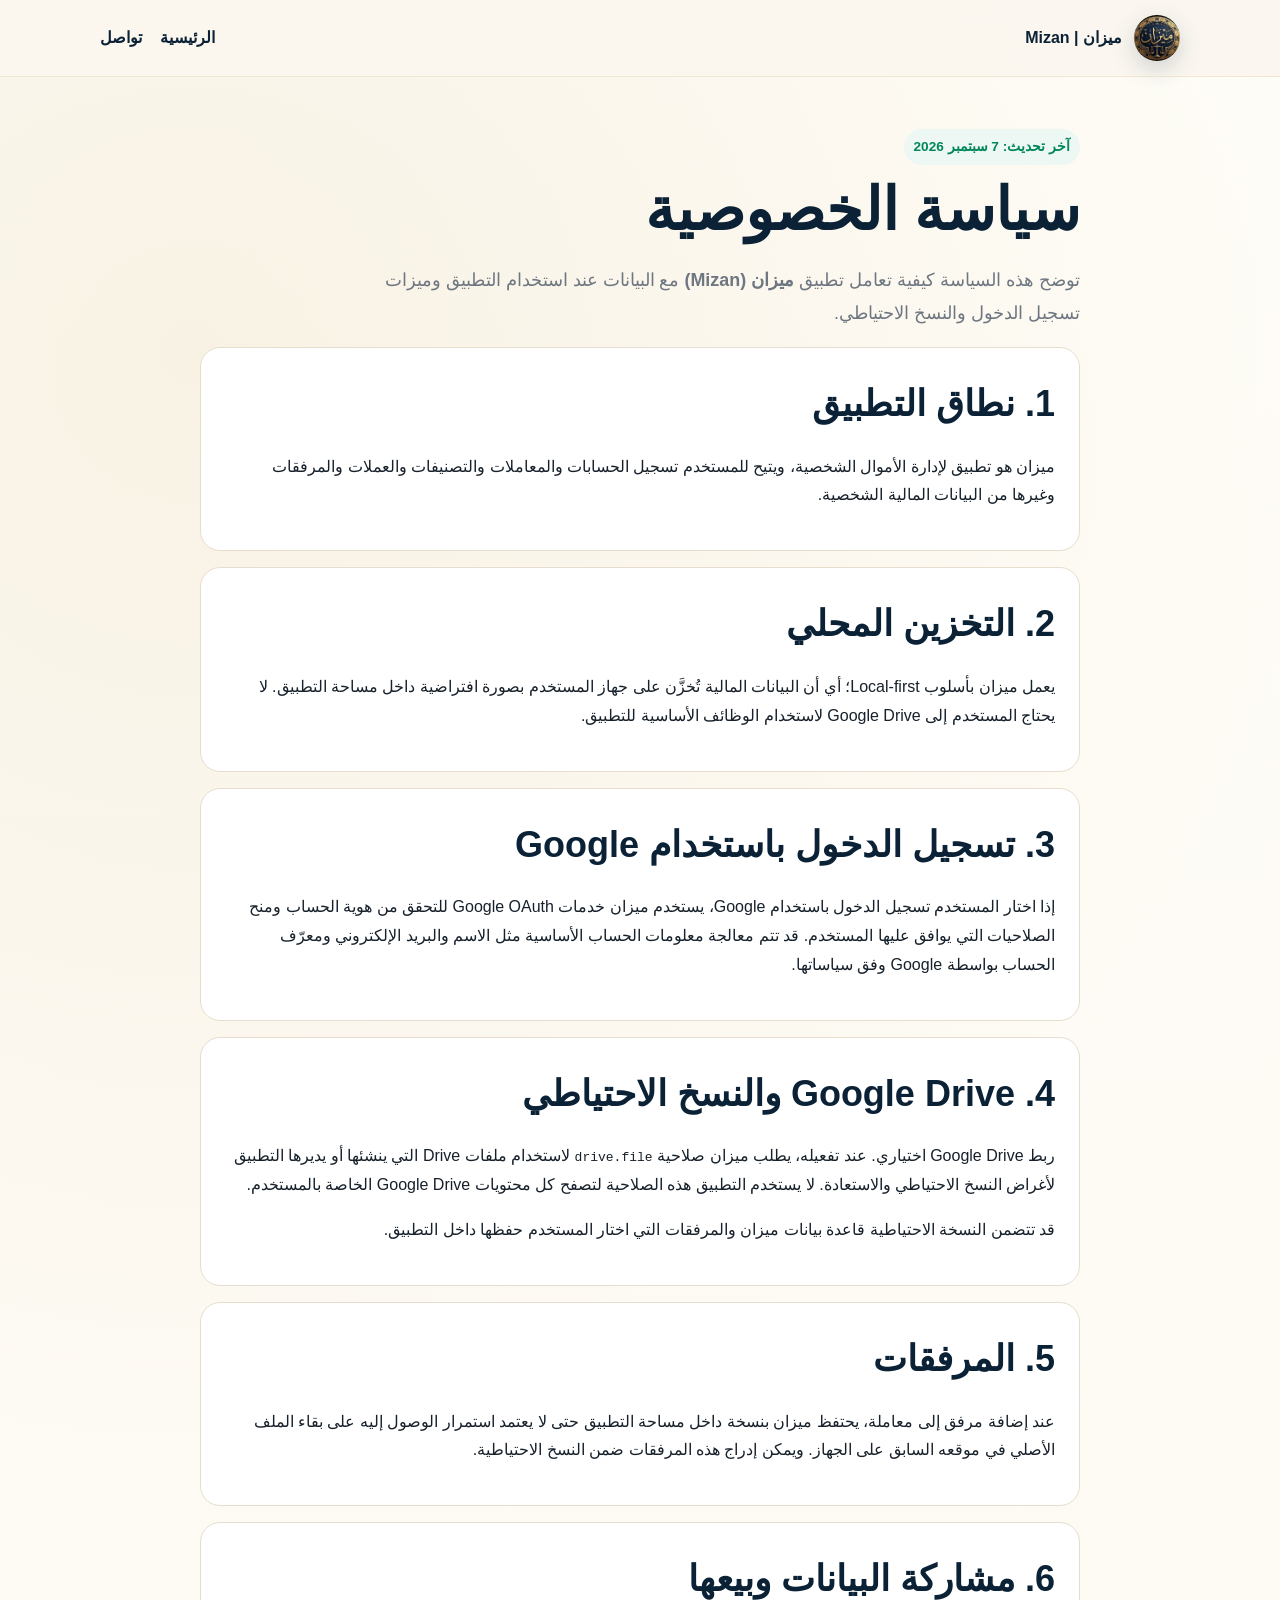
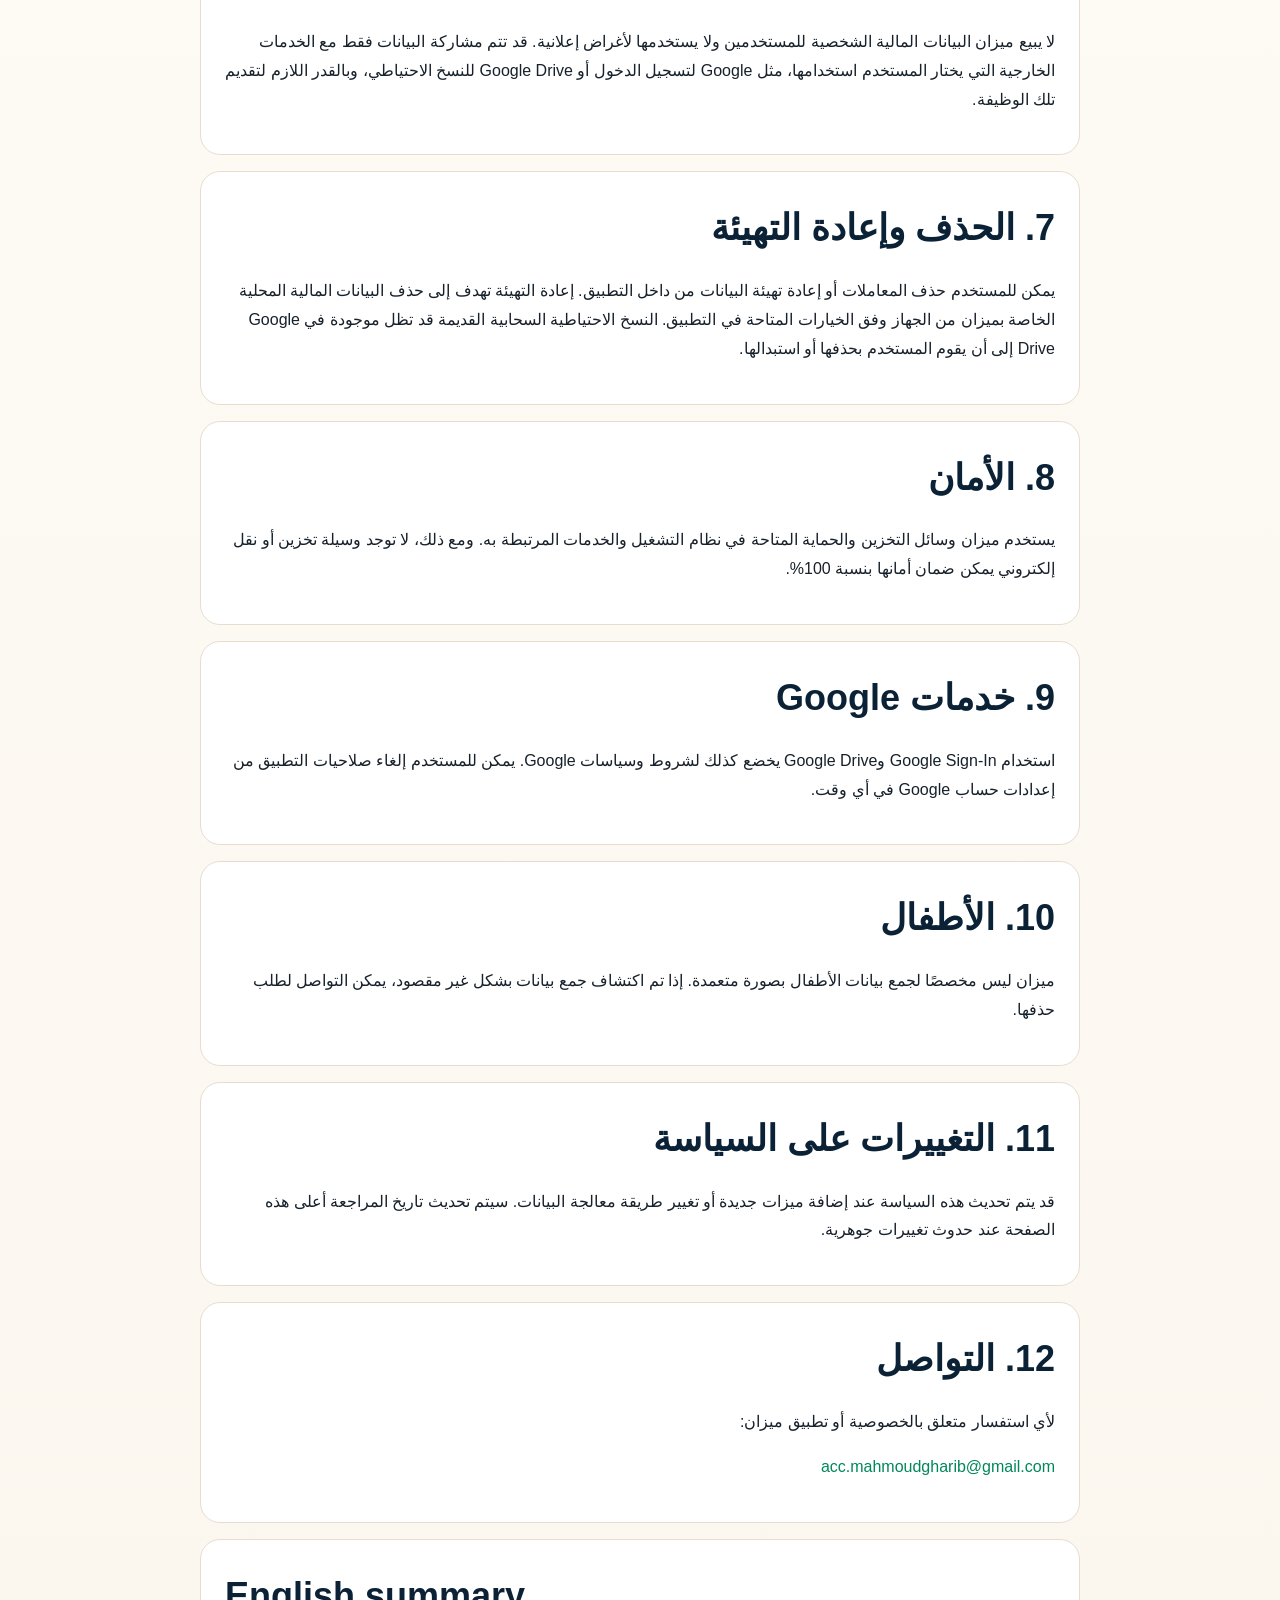
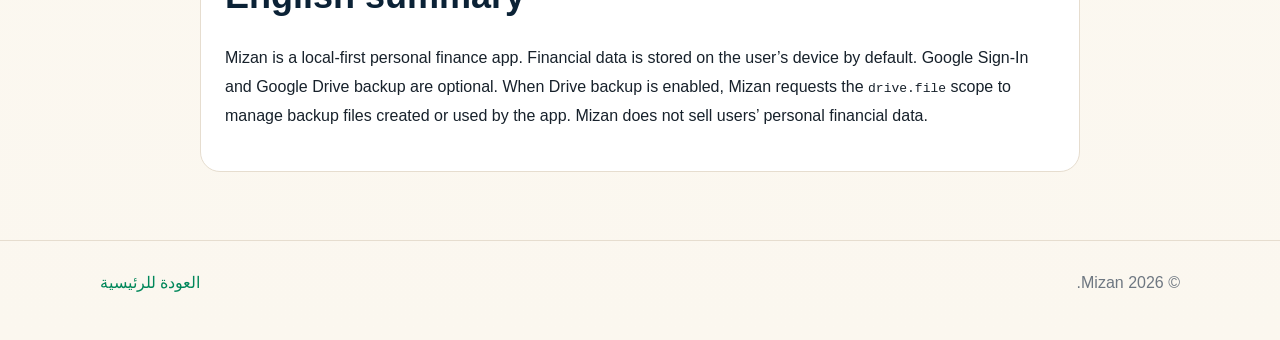
==== privacy-policy/index.html @ 621705f7 "Initial Mizan website" ====
<!doctype html>
<html lang="ar" dir="rtl">
<head>
  <meta charset="utf-8" />
  <meta name="viewport" content="width=device-width, initial-scale=1" />
  <meta name="description" content="سياسة الخصوصية لتطبيق ميزان Mizan" />
  <title>سياسة الخصوصية | ميزان</title>
  <link rel="icon" href="../assets/mizan-logo.png" />
  <link rel="stylesheet" href="../assets/styles.css" />
</head>
<body>
  <header class="topbar">
    <div class="shell nav">
      <a class="brand" href="../">
        <img src="../assets/mizan-logo.png" alt="شعار ميزان" />
        <span>ميزان | Mizan</span>
      </a>
      <nav class="navlinks">
        <a href="../">الرئيسية</a>
        <a href="mailto:acc.mahmoudgharib@gmail.com">تواصل</a>
      </nav>
    </div>
  </header>

  <main class="section">
    <div class="shell privacy">
      <span class="badge">آخر تحديث: 7 سبتمبر 2026</span>
      <h1 style="font-size:clamp(2rem,5vw,3.7rem)">سياسة الخصوصية</h1>
      <p class="lead">توضح هذه السياسة كيفية تعامل تطبيق <strong>ميزان (Mizan)</strong> مع البيانات عند استخدام التطبيق وميزات تسجيل الدخول والنسخ الاحتياطي.</p>

      <section>
        <h2>1. نطاق التطبيق</h2>
        <p>ميزان هو تطبيق لإدارة الأموال الشخصية، ويتيح للمستخدم تسجيل الحسابات والمعاملات والتصنيفات والعملات والمرفقات وغيرها من البيانات المالية الشخصية.</p>
      </section>

      <section>
        <h2>2. التخزين المحلي</h2>
        <p>يعمل ميزان بأسلوب Local-first؛ أي أن البيانات المالية تُخزَّن على جهاز المستخدم بصورة افتراضية داخل مساحة التطبيق. لا يحتاج المستخدم إلى Google Drive لاستخدام الوظائف الأساسية للتطبيق.</p>
      </section>

      <section>
        <h2>3. تسجيل الدخول باستخدام Google</h2>
        <p>إذا اختار المستخدم تسجيل الدخول باستخدام Google، يستخدم ميزان خدمات Google OAuth للتحقق من هوية الحساب ومنح الصلاحيات التي يوافق عليها المستخدم. قد تتم معالجة معلومات الحساب الأساسية مثل الاسم والبريد الإلكتروني ومعرّف الحساب بواسطة Google وفق سياساتها.</p>
      </section>

      <section>
        <h2>4. Google Drive والنسخ الاحتياطي</h2>
        <p>ربط Google Drive اختياري. عند تفعيله، يطلب ميزان صلاحية <code>drive.file</code> لاستخدام ملفات Drive التي ينشئها أو يديرها التطبيق لأغراض النسخ الاحتياطي والاستعادة. لا يستخدم التطبيق هذه الصلاحية لتصفح كل محتويات Google Drive الخاصة بالمستخدم.</p>
        <p>قد تتضمن النسخة الاحتياطية قاعدة بيانات ميزان والمرفقات التي اختار المستخدم حفظها داخل التطبيق.</p>
      </section>

      <section>
        <h2>5. المرفقات</h2>
        <p>عند إضافة مرفق إلى معاملة، يحتفظ ميزان بنسخة داخل مساحة التطبيق حتى لا يعتمد استمرار الوصول إليه على بقاء الملف الأصلي في موقعه السابق على الجهاز. ويمكن إدراج هذه المرفقات ضمن النسخ الاحتياطية.</p>
      </section>

      <section>
        <h2>6. مشاركة البيانات وبيعها</h2>
        <p>لا يبيع ميزان البيانات المالية الشخصية للمستخدمين ولا يستخدمها لأغراض إعلانية. قد تتم مشاركة البيانات فقط مع الخدمات الخارجية التي يختار المستخدم استخدامها، مثل Google لتسجيل الدخول أو Google Drive للنسخ الاحتياطي، وبالقدر اللازم لتقديم تلك الوظيفة.</p>
      </section>

      <section>
        <h2>7. الحذف وإعادة التهيئة</h2>
        <p>يمكن للمستخدم حذف المعاملات أو إعادة تهيئة البيانات من داخل التطبيق. إعادة التهيئة تهدف إلى حذف البيانات المالية المحلية الخاصة بميزان من الجهاز وفق الخيارات المتاحة في التطبيق. النسخ الاحتياطية السحابية القديمة قد تظل موجودة في Google Drive إلى أن يقوم المستخدم بحذفها أو استبدالها.</p>
      </section>

      <section>
        <h2>8. الأمان</h2>
        <p>يستخدم ميزان وسائل التخزين والحماية المتاحة في نظام التشغيل والخدمات المرتبطة به. ومع ذلك، لا توجد وسيلة تخزين أو نقل إلكتروني يمكن ضمان أمانها بنسبة 100%.</p>
      </section>

      <section>
        <h2>9. خدمات Google</h2>
        <p>استخدام Google Sign-In وGoogle Drive يخضع كذلك لشروط وسياسات Google. يمكن للمستخدم إلغاء صلاحيات التطبيق من إعدادات حساب Google في أي وقت.</p>
      </section>

      <section>
        <h2>10. الأطفال</h2>
        <p>ميزان ليس مخصصًا لجمع بيانات الأطفال بصورة متعمدة. إذا تم اكتشاف جمع بيانات بشكل غير مقصود، يمكن التواصل لطلب حذفها.</p>
      </section>

      <section>
        <h2>11. التغييرات على السياسة</h2>
        <p>قد يتم تحديث هذه السياسة عند إضافة ميزات جديدة أو تغيير طريقة معالجة البيانات. سيتم تحديث تاريخ المراجعة أعلى هذه الصفحة عند حدوث تغييرات جوهرية.</p>
      </section>

      <section>
        <h2>12. التواصل</h2>
        <p>لأي استفسار متعلق بالخصوصية أو تطبيق ميزان:</p>
        <p><a href="mailto:acc.mahmoudgharib@gmail.com">acc.mahmoudgharib@gmail.com</a></p>
      </section>

      <section lang="en" dir="ltr">
        <h2>English summary</h2>
        <p>Mizan is a local-first personal finance app. Financial data is stored on the user’s device by default. Google Sign-In and Google Drive backup are optional. When Drive backup is enabled, Mizan requests the <code>drive.file</code> scope to manage backup files created or used by the app. Mizan does not sell users’ personal financial data.</p>
      </section>
    </div>
  </main>

  <footer>
    <div class="shell footer-grid">
      <div>© 2026 Mizan.</div>
      <div><a href="../">العودة للرئيسية</a></div>
    </div>
  </footer>
</body>
</html>
---- assets/styles.css ----
:root {
  --navy: #0b2236;
  --navy-2: #102f49;
  --gold: #c9a55a;
  --cream: #fbf7ef;
  --ink: #17212b;
  --muted: #6e7781;
  --line: #e6ddcf;
  --green: #00875a;
  --card: rgba(255,255,255,.88);
}
* { box-sizing: border-box; }
html { scroll-behavior: smooth; }
body {
  margin: 0;
  font-family: "Segoe UI", Tahoma, Arial, sans-serif;
  color: var(--ink);
  background:
    radial-gradient(circle at 15% 10%, rgba(201,165,90,.12), transparent 34%),
    linear-gradient(180deg, #fffdf8, var(--cream));
  line-height: 1.8;
}
a { color: var(--green); text-decoration: none; }
a:hover { text-decoration: underline; }
.shell { width: min(1080px, calc(100% - 32px)); margin: 0 auto; }
.topbar {
  position: sticky; top: 0; z-index: 5;
  background: rgba(251,247,239,.92);
  backdrop-filter: blur(12px);
  border-bottom: 1px solid rgba(201,165,90,.18);
}
.nav { min-height: 76px; display:flex; align-items:center; justify-content:space-between; gap:20px; }
.brand { display:flex; align-items:center; gap:12px; color:var(--navy); font-weight:800; }
.brand img { width:46px; height:46px; border-radius:50%; object-fit:cover; box-shadow: 0 8px 24px rgba(11,34,54,.18); }
.navlinks { display:flex; gap:18px; align-items:center; flex-wrap:wrap; }
.navlinks a { color:var(--navy); font-weight:700; }
.hero { padding: 76px 0 52px; }
.hero-grid { display:grid; grid-template-columns: 1.05fr .95fr; gap:54px; align-items:center; }
.hero-card {
  background: linear-gradient(135deg, var(--navy), #071724 75%);
  color:white; border-radius:34px; padding:42px;
  box-shadow:0 28px 80px rgba(11,34,54,.24);
  position:relative; overflow:hidden;
}
.hero-card:before, .hero-card:after { content:""; position:absolute; border-radius:50%; background:rgba(201,165,90,.08); }
.hero-card:before { width:240px;height:240px;left:-100px;top:-100px; }
.hero-card:after { width:180px;height:180px;right:-70px;bottom:-70px; }
.logo-large { width:180px; height:180px; border-radius:50%; object-fit:cover; display:block; margin:0 auto 24px; box-shadow:0 18px 50px rgba(0,0,0,.32); }
.wordmark { max-width:270px; max-height:110px; object-fit:contain; display:block; margin:0 auto 14px; filter: brightness(0) invert(1); opacity:.96; }
.hero-card p { text-align:center; color:#d9e0e6; margin:0; }
.kicker { color:var(--gold); font-weight:800; letter-spacing:.08em; text-transform:uppercase; font-size:.84rem; }
h1 { font-size:clamp(2.2rem, 5vw, 4.6rem); line-height:1.12; margin:.2em 0 .35em; color:var(--navy); }
h2 { color:var(--navy); font-size:clamp(1.55rem, 3vw, 2.25rem); margin:0 0 14px; }
h3 { color:var(--navy); margin-bottom:8px; }
.lead { color:var(--muted); font-size:1.12rem; max-width:700px; }
.ctas { display:flex; gap:12px; flex-wrap:wrap; margin-top:28px; }
.btn { display:inline-flex; align-items:center; justify-content:center; padding:12px 20px; border-radius:14px; font-weight:800; border:1px solid var(--navy); }
.btn.primary { background:var(--navy); color:white; }
.btn.secondary { background:white; color:var(--navy); }
.section { padding:52px 0; }
.grid-3 { display:grid; grid-template-columns:repeat(3,1fr); gap:18px; }
.card { background:var(--card); border:1px solid var(--line); border-radius:24px; padding:24px; box-shadow:0 14px 34px rgba(66,48,21,.06); }
.icon { width:46px;height:46px;border-radius:14px;background:linear-gradient(135deg,var(--navy),var(--navy-2));color:var(--gold);display:grid;place-items:center;font-weight:900;margin-bottom:15px; }
.notice { border-right:4px solid var(--gold); background:#fffaf0; padding:18px 20px; border-radius:14px; }
.privacy { max-width:880px; margin:0 auto; }
.privacy section { background:white; border:1px solid var(--line); border-radius:20px; padding:24px; margin:16px 0; }
ul { padding-inline-start:24px; }
footer { border-top:1px solid var(--line); padding:28px 0 42px; color:var(--muted); }
.footer-grid { display:flex; justify-content:space-between; gap:20px; align-items:center; flex-wrap:wrap; }
.small { font-size:.92rem; color:var(--muted); }
.badge { display:inline-block; padding:6px 10px; border-radius:999px; background:#edf7f3; color:var(--green); font-weight:800; font-size:.85rem; }
@media (max-width: 820px) {
  .hero-grid { grid-template-columns:1fr; }
  .grid-3 { grid-template-columns:1fr; }
  .nav { align-items:flex-start; padding:14px 0; }
  .navlinks { justify-content:flex-end; }
  .hero { padding-top:42px; }
}
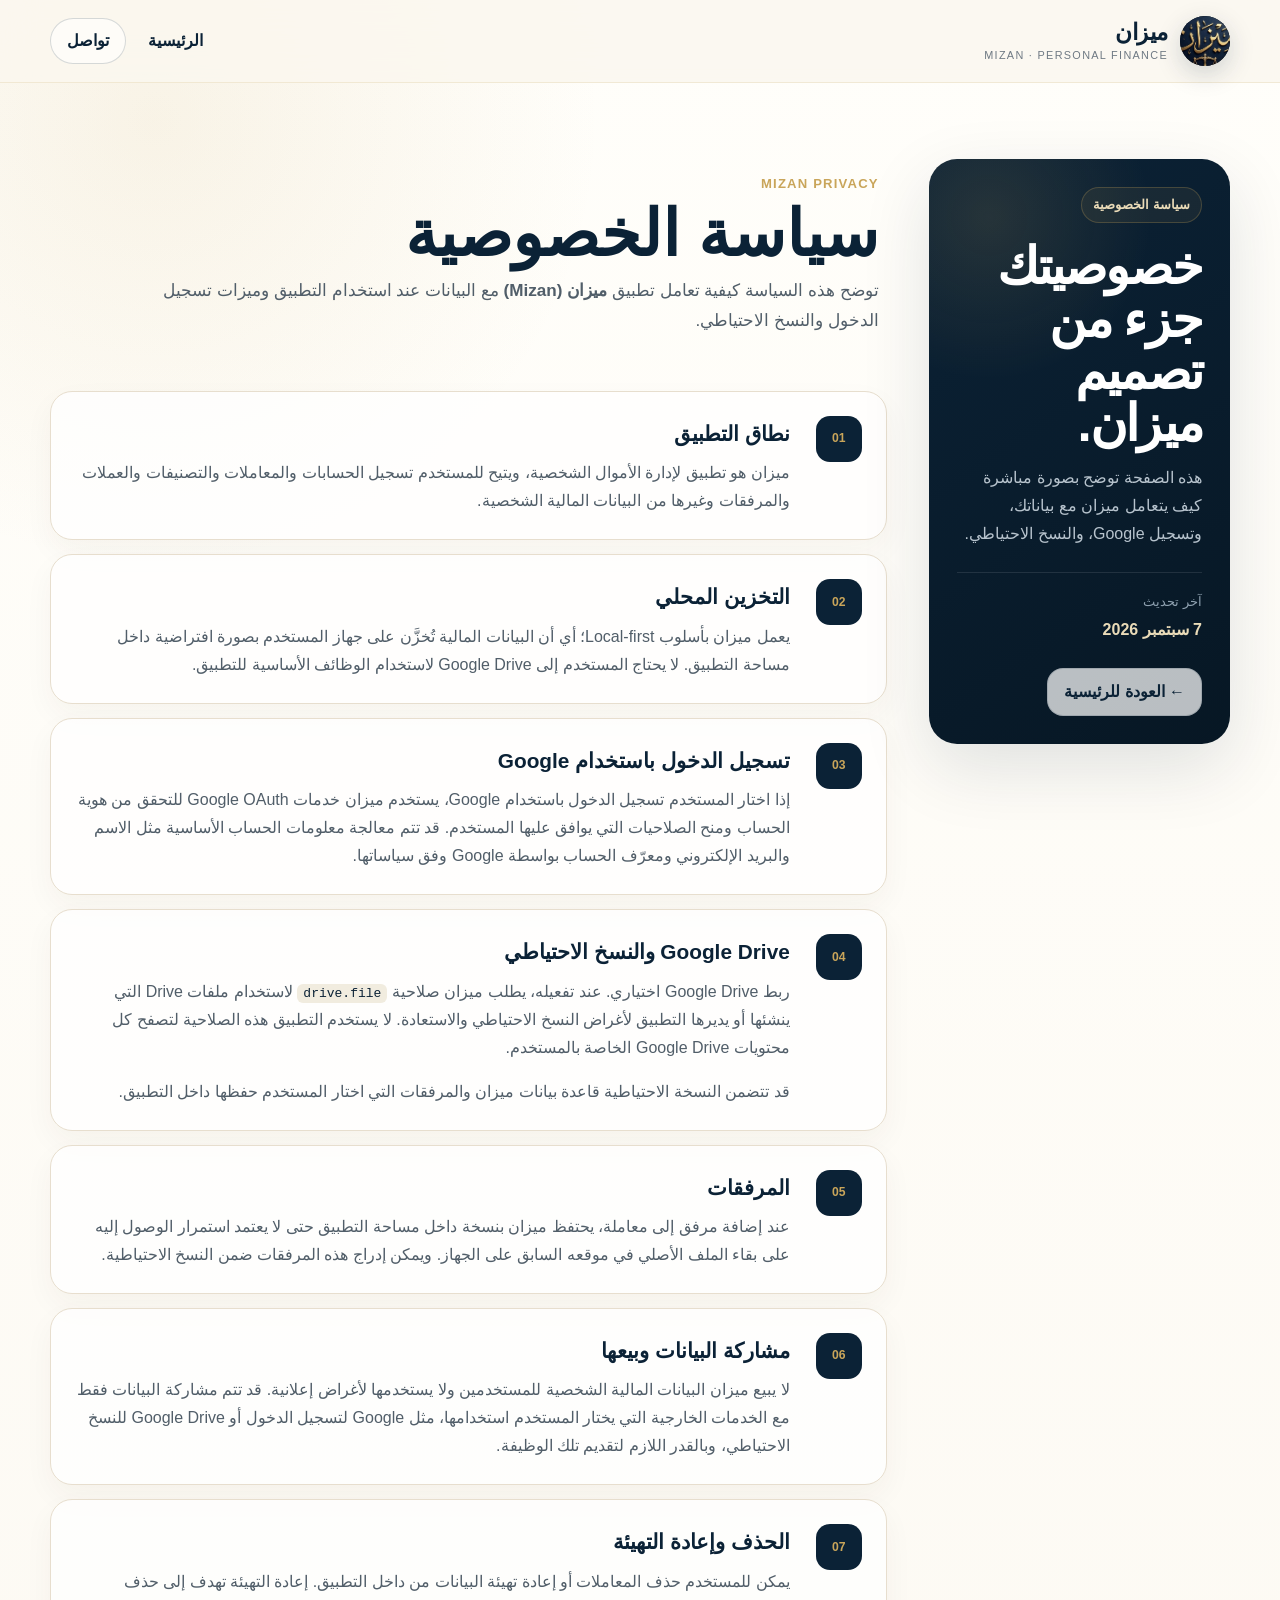
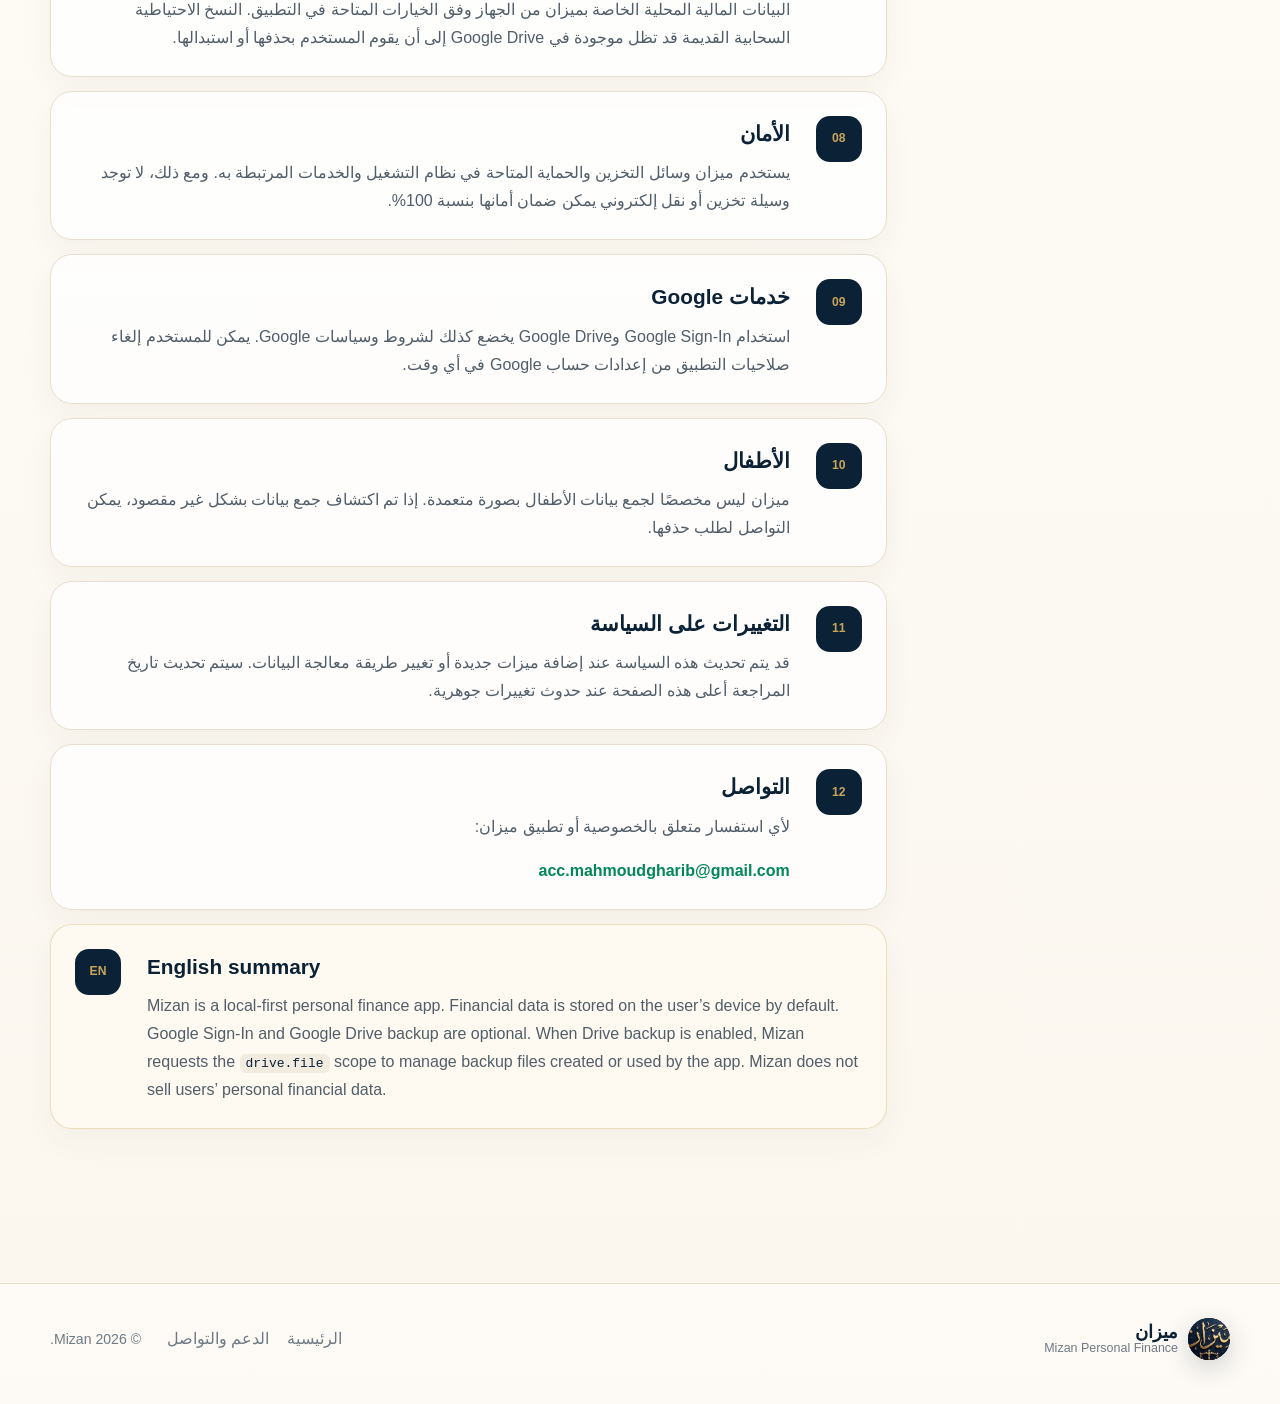
==== commit e99883ed: "Update Mizan website design" ====
--- a/privacy-policy/index.html
+++ b/privacy-policy/index.html
@@ -3,6 +3,7 @@
 <head>
   <meta charset="utf-8" />
   <meta name="viewport" content="width=device-width, initial-scale=1" />
+  <meta name="theme-color" content="#0B2236" />
   <meta name="description" content="سياسة الخصوصية لتطبيق ميزان Mizan" />
   <title>سياسة الخصوصية | ميزان</title>
   <link rel="icon" href="../assets/mizan-logo.png" />
@@ -11,96 +12,137 @@
 <body>
   <header class="topbar">
     <div class="shell nav">
-      <a class="brand" href="../">
-        <img src="../assets/mizan-logo.png" alt="شعار ميزان" />
-        <span>ميزان | Mizan</span>
+      <a class="brand" href="../" aria-label="العودة إلى ميزان">
+        <span class="brand-mark"><img src="../assets/mizan-logo.png" alt="" /></span>
+        <span class="brand-copy">
+          <strong class="brand-name">ميزان</strong>
+          <small>MIZAN · PERSONAL FINANCE</small>
+        </span>
       </a>
       <nav class="navlinks">
         <a href="../">الرئيسية</a>
-        <a href="mailto:acc.mahmoudgharib@gmail.com">تواصل</a>
+        <a class="nav-contact" href="mailto:acc.mahmoudgharib@gmail.com">تواصل</a>
       </nav>
     </div>
   </header>
 
-  <main class="section">
-    <div class="shell privacy">
-      <span class="badge">آخر تحديث: 7 سبتمبر 2026</span>
-      <h1 style="font-size:clamp(2rem,5vw,3.7rem)">سياسة الخصوصية</h1>
-      <p class="lead">توضح هذه السياسة كيفية تعامل تطبيق <strong>ميزان (Mizan)</strong> مع البيانات عند استخدام التطبيق وميزات تسجيل الدخول والنسخ الاحتياطي.</p>
+  <main class="privacy-main">
+    <div class="shell privacy-shell">
+      <aside class="privacy-aside">
+        <span class="policy-badge">سياسة الخصوصية</span>
+        <h1>خصوصيتك جزء من تصميم ميزان.</h1>
+        <p>هذه الصفحة توضح بصورة مباشرة كيف يتعامل ميزان مع بياناتك، وتسجيل Google، والنسخ الاحتياطي.</p>
+        <div class="policy-meta">
+          <span>آخر تحديث</span>
+          <strong>7 سبتمبر 2026</strong>
+        </div>
+        <a class="btn secondary compact" href="../">← العودة للرئيسية</a>
+      </aside>
 
-      <section>
-        <h2>1. نطاق التطبيق</h2>
-        <p>ميزان هو تطبيق لإدارة الأموال الشخصية، ويتيح للمستخدم تسجيل الحسابات والمعاملات والتصنيفات والعملات والمرفقات وغيرها من البيانات المالية الشخصية.</p>
-      </section>
+      <article class="privacy-content">
+        <div class="privacy-intro">
+          <span class="section-kicker">MIZAN PRIVACY</span>
+          <h2>سياسة الخصوصية</h2>
+          <p>
+            توضح هذه السياسة كيفية تعامل تطبيق <strong>ميزان (Mizan)</strong> مع البيانات عند استخدام التطبيق
+            وميزات تسجيل الدخول والنسخ الاحتياطي.
+          </p>
+        </div>
 
-      <section>
-        <h2>2. التخزين المحلي</h2>
-        <p>يعمل ميزان بأسلوب Local-first؛ أي أن البيانات المالية تُخزَّن على جهاز المستخدم بصورة افتراضية داخل مساحة التطبيق. لا يحتاج المستخدم إلى Google Drive لاستخدام الوظائف الأساسية للتطبيق.</p>
-      </section>
+        <section>
+          <span class="policy-no">01</span>
+          <div><h3>نطاق التطبيق</h3>
+          <p>ميزان هو تطبيق لإدارة الأموال الشخصية، ويتيح للمستخدم تسجيل الحسابات والمعاملات والتصنيفات والعملات والمرفقات وغيرها من البيانات المالية الشخصية.</p></div>
+        </section>
 
-      <section>
-        <h2>3. تسجيل الدخول باستخدام Google</h2>
-        <p>إذا اختار المستخدم تسجيل الدخول باستخدام Google، يستخدم ميزان خدمات Google OAuth للتحقق من هوية الحساب ومنح الصلاحيات التي يوافق عليها المستخدم. قد تتم معالجة معلومات الحساب الأساسية مثل الاسم والبريد الإلكتروني ومعرّف الحساب بواسطة Google وفق سياساتها.</p>
-      </section>
+        <section>
+          <span class="policy-no">02</span>
+          <div><h3>التخزين المحلي</h3>
+          <p>يعمل ميزان بأسلوب Local-first؛ أي أن البيانات المالية تُخزَّن على جهاز المستخدم بصورة افتراضية داخل مساحة التطبيق. لا يحتاج المستخدم إلى Google Drive لاستخدام الوظائف الأساسية للتطبيق.</p></div>
+        </section>
 
-      <section>
-        <h2>4. Google Drive والنسخ الاحتياطي</h2>
-        <p>ربط Google Drive اختياري. عند تفعيله، يطلب ميزان صلاحية <code>drive.file</code> لاستخدام ملفات Drive التي ينشئها أو يديرها التطبيق لأغراض النسخ الاحتياطي والاستعادة. لا يستخدم التطبيق هذه الصلاحية لتصفح كل محتويات Google Drive الخاصة بالمستخدم.</p>
-        <p>قد تتضمن النسخة الاحتياطية قاعدة بيانات ميزان والمرفقات التي اختار المستخدم حفظها داخل التطبيق.</p>
-      </section>
+        <section>
+          <span class="policy-no">03</span>
+          <div><h3>تسجيل الدخول باستخدام Google</h3>
+          <p>إذا اختار المستخدم تسجيل الدخول باستخدام Google، يستخدم ميزان خدمات Google OAuth للتحقق من هوية الحساب ومنح الصلاحيات التي يوافق عليها المستخدم. قد تتم معالجة معلومات الحساب الأساسية مثل الاسم والبريد الإلكتروني ومعرّف الحساب بواسطة Google وفق سياساتها.</p></div>
+        </section>
 
-      <section>
-        <h2>5. المرفقات</h2>
-        <p>عند إضافة مرفق إلى معاملة، يحتفظ ميزان بنسخة داخل مساحة التطبيق حتى لا يعتمد استمرار الوصول إليه على بقاء الملف الأصلي في موقعه السابق على الجهاز. ويمكن إدراج هذه المرفقات ضمن النسخ الاحتياطية.</p>
-      </section>
+        <section>
+          <span class="policy-no">04</span>
+          <div><h3>Google Drive والنسخ الاحتياطي</h3>
+          <p>ربط Google Drive اختياري. عند تفعيله، يطلب ميزان صلاحية <code>drive.file</code> لاستخدام ملفات Drive التي ينشئها أو يديرها التطبيق لأغراض النسخ الاحتياطي والاستعادة. لا يستخدم التطبيق هذه الصلاحية لتصفح كل محتويات Google Drive الخاصة بالمستخدم.</p>
+          <p>قد تتضمن النسخة الاحتياطية قاعدة بيانات ميزان والمرفقات التي اختار المستخدم حفظها داخل التطبيق.</p></div>
+        </section>
 
-      <section>
-        <h2>6. مشاركة البيانات وبيعها</h2>
-        <p>لا يبيع ميزان البيانات المالية الشخصية للمستخدمين ولا يستخدمها لأغراض إعلانية. قد تتم مشاركة البيانات فقط مع الخدمات الخارجية التي يختار المستخدم استخدامها، مثل Google لتسجيل الدخول أو Google Drive للنسخ الاحتياطي، وبالقدر اللازم لتقديم تلك الوظيفة.</p>
-      </section>
+        <section>
+          <span class="policy-no">05</span>
+          <div><h3>المرفقات</h3>
+          <p>عند إضافة مرفق إلى معاملة، يحتفظ ميزان بنسخة داخل مساحة التطبيق حتى لا يعتمد استمرار الوصول إليه على بقاء الملف الأصلي في موقعه السابق على الجهاز. ويمكن إدراج هذه المرفقات ضمن النسخ الاحتياطية.</p></div>
+        </section>
 
-      <section>
-        <h2>7. الحذف وإعادة التهيئة</h2>
-        <p>يمكن للمستخدم حذف المعاملات أو إعادة تهيئة البيانات من داخل التطبيق. إعادة التهيئة تهدف إلى حذف البيانات المالية المحلية الخاصة بميزان من الجهاز وفق الخيارات المتاحة في التطبيق. النسخ الاحتياطية السحابية القديمة قد تظل موجودة في Google Drive إلى أن يقوم المستخدم بحذفها أو استبدالها.</p>
-      </section>
+        <section>
+          <span class="policy-no">06</span>
+          <div><h3>مشاركة البيانات وبيعها</h3>
+          <p>لا يبيع ميزان البيانات المالية الشخصية للمستخدمين ولا يستخدمها لأغراض إعلانية. قد تتم مشاركة البيانات فقط مع الخدمات الخارجية التي يختار المستخدم استخدامها، مثل Google لتسجيل الدخول أو Google Drive للنسخ الاحتياطي، وبالقدر اللازم لتقديم تلك الوظيفة.</p></div>
+        </section>
 
-      <section>
-        <h2>8. الأمان</h2>
-        <p>يستخدم ميزان وسائل التخزين والحماية المتاحة في نظام التشغيل والخدمات المرتبطة به. ومع ذلك، لا توجد وسيلة تخزين أو نقل إلكتروني يمكن ضمان أمانها بنسبة 100%.</p>
-      </section>
+        <section>
+          <span class="policy-no">07</span>
+          <div><h3>الحذف وإعادة التهيئة</h3>
+          <p>يمكن للمستخدم حذف المعاملات أو إعادة تهيئة البيانات من داخل التطبيق. إعادة التهيئة تهدف إلى حذف البيانات المالية المحلية الخاصة بميزان من الجهاز وفق الخيارات المتاحة في التطبيق. النسخ الاحتياطية السحابية القديمة قد تظل موجودة في Google Drive إلى أن يقوم المستخدم بحذفها أو استبدالها.</p></div>
+        </section>
 
-      <section>
-        <h2>9. خدمات Google</h2>
-        <p>استخدام Google Sign-In وGoogle Drive يخضع كذلك لشروط وسياسات Google. يمكن للمستخدم إلغاء صلاحيات التطبيق من إعدادات حساب Google في أي وقت.</p>
-      </section>
+        <section>
+          <span class="policy-no">08</span>
+          <div><h3>الأمان</h3>
+          <p>يستخدم ميزان وسائل التخزين والحماية المتاحة في نظام التشغيل والخدمات المرتبطة به. ومع ذلك، لا توجد وسيلة تخزين أو نقل إلكتروني يمكن ضمان أمانها بنسبة 100%.</p></div>
+        </section>
 
-      <section>
-        <h2>10. الأطفال</h2>
-        <p>ميزان ليس مخصصًا لجمع بيانات الأطفال بصورة متعمدة. إذا تم اكتشاف جمع بيانات بشكل غير مقصود، يمكن التواصل لطلب حذفها.</p>
-      </section>
+        <section>
+          <span class="policy-no">09</span>
+          <div><h3>خدمات Google</h3>
+          <p>استخدام Google Sign-In وGoogle Drive يخضع كذلك لشروط وسياسات Google. يمكن للمستخدم إلغاء صلاحيات التطبيق من إعدادات حساب Google في أي وقت.</p></div>
+        </section>
 
-      <section>
-        <h2>11. التغييرات على السياسة</h2>
-        <p>قد يتم تحديث هذه السياسة عند إضافة ميزات جديدة أو تغيير طريقة معالجة البيانات. سيتم تحديث تاريخ المراجعة أعلى هذه الصفحة عند حدوث تغييرات جوهرية.</p>
-      </section>
+        <section>
+          <span class="policy-no">10</span>
+          <div><h3>الأطفال</h3>
+          <p>ميزان ليس مخصصًا لجمع بيانات الأطفال بصورة متعمدة. إذا تم اكتشاف جمع بيانات بشكل غير مقصود، يمكن التواصل لطلب حذفها.</p></div>
+        </section>
 
-      <section>
-        <h2>12. التواصل</h2>
-        <p>لأي استفسار متعلق بالخصوصية أو تطبيق ميزان:</p>
-        <p><a href="mailto:acc.mahmoudgharib@gmail.com">acc.mahmoudgharib@gmail.com</a></p>
-      </section>
+        <section>
+          <span class="policy-no">11</span>
+          <div><h3>التغييرات على السياسة</h3>
+          <p>قد يتم تحديث هذه السياسة عند إضافة ميزات جديدة أو تغيير طريقة معالجة البيانات. سيتم تحديث تاريخ المراجعة أعلى هذه الصفحة عند حدوث تغييرات جوهرية.</p></div>
+        </section>
 
-      <section lang="en" dir="ltr">
-        <h2>English summary</h2>
-        <p>Mizan is a local-first personal finance app. Financial data is stored on the user’s device by default. Google Sign-In and Google Drive backup are optional. When Drive backup is enabled, Mizan requests the <code>drive.file</code> scope to manage backup files created or used by the app. Mizan does not sell users’ personal financial data.</p>
-      </section>
+        <section>
+          <span class="policy-no">12</span>
+          <div><h3>التواصل</h3>
+          <p>لأي استفسار متعلق بالخصوصية أو تطبيق ميزان:</p>
+          <p><a href="mailto:acc.mahmoudgharib@gmail.com">acc.mahmoudgharib@gmail.com</a></p></div>
+        </section>
+
+        <section class="english-summary" lang="en" dir="ltr">
+          <span class="policy-no">EN</span>
+          <div><h3>English summary</h3>
+          <p>Mizan is a local-first personal finance app. Financial data is stored on the user’s device by default. Google Sign-In and Google Drive backup are optional. When Drive backup is enabled, Mizan requests the <code>drive.file</code> scope to manage backup files created or used by the app. Mizan does not sell users’ personal financial data.</p></div>
+        </section>
+      </article>
     </div>
   </main>
 
   <footer>
     <div class="shell footer-grid">
-      <div>© 2026 Mizan.</div>
-      <div><a href="../">العودة للرئيسية</a></div>
+      <a class="footer-brand" href="../">
+        <span class="mini-logo"><img src="../assets/mizan-logo.png" alt="" /></span>
+        <span><strong>ميزان</strong><small>Mizan Personal Finance</small></span>
+      </a>
+      <div class="footer-links">
+        <a href="../">الرئيسية</a>
+        <a href="mailto:acc.mahmoudgharib@gmail.com">الدعم والتواصل</a>
+      </div>
+      <div class="copyright">© 2026 Mizan.</div>
     </div>
   </footer>
 </body>
--- a/assets/styles.css
+++ b/assets/styles.css
@@ -1,78 +1,851 @@
+@font-face {
+  font-family: "Mahmoud";
+  src: url("fonts/Mahmoud-Final.ttf") format("truetype");
+  font-style: normal;
+  font-weight: 100 900;
+  font-display: swap;
+}
+
 :root {
+  --font: "Mahmoud", "Segoe UI", Tahoma, Arial, sans-serif;
   --navy: #0b2236;
   --navy-2: #102f49;
+  --navy-3: #173f5e;
   --gold: #c9a55a;
+  --gold-soft: #eadbb8;
   --cream: #fbf7ef;
-  --ink: #17212b;
-  --muted: #6e7781;
-  --line: #e6ddcf;
+  --paper: #fffdf8;
+  --ink: #16222d;
+  --muted: #6f7a84;
+  --line: #e7dece;
   --green: #00875a;
-  --card: rgba(255,255,255,.88);
-}
+  --red: #c94d55;
+  --card: rgba(255,255,255,.9);
+  --shadow: 0 24px 70px rgba(11,34,54,.12);
+}
+
 * { box-sizing: border-box; }
-html { scroll-behavior: smooth; }
+
+html {
+  scroll-behavior: smooth;
+  -webkit-text-size-adjust: 100%;
+}
+
 body {
   margin: 0;
-  font-family: "Segoe UI", Tahoma, Arial, sans-serif;
+  font-family: var(--font);
   color: var(--ink);
   background:
-    radial-gradient(circle at 15% 10%, rgba(201,165,90,.12), transparent 34%),
-    linear-gradient(180deg, #fffdf8, var(--cream));
-  line-height: 1.8;
-}
-a { color: var(--green); text-decoration: none; }
-a:hover { text-decoration: underline; }
-.shell { width: min(1080px, calc(100% - 32px)); margin: 0 auto; }
+    radial-gradient(circle at 12% 4%, rgba(201,165,90,.12), transparent 28rem),
+    linear-gradient(180deg, #fffefa 0%, var(--cream) 100%);
+  line-height: 1.75;
+  font-variant-numeric: tabular-nums;
+  text-rendering: optimizeLegibility;
+}
+
+button, input, textarea, select { font: inherit; }
+img { max-width: 100%; }
+a { color: inherit; text-decoration: none; }
+a:hover { color: var(--green); }
+
+.shell {
+  width: min(1180px, calc(100% - 40px));
+  margin-inline: auto;
+}
+
 .topbar {
-  position: sticky; top: 0; z-index: 5;
-  background: rgba(251,247,239,.92);
-  backdrop-filter: blur(12px);
+  position: sticky;
+  top: 0;
+  z-index: 30;
+  background: rgba(251,247,239,.84);
   border-bottom: 1px solid rgba(201,165,90,.18);
-}
-.nav { min-height: 76px; display:flex; align-items:center; justify-content:space-between; gap:20px; }
-.brand { display:flex; align-items:center; gap:12px; color:var(--navy); font-weight:800; }
-.brand img { width:46px; height:46px; border-radius:50%; object-fit:cover; box-shadow: 0 8px 24px rgba(11,34,54,.18); }
-.navlinks { display:flex; gap:18px; align-items:center; flex-wrap:wrap; }
-.navlinks a { color:var(--navy); font-weight:700; }
-.hero { padding: 76px 0 52px; }
-.hero-grid { display:grid; grid-template-columns: 1.05fr .95fr; gap:54px; align-items:center; }
-.hero-card {
-  background: linear-gradient(135deg, var(--navy), #071724 75%);
-  color:white; border-radius:34px; padding:42px;
-  box-shadow:0 28px 80px rgba(11,34,54,.24);
-  position:relative; overflow:hidden;
-}
-.hero-card:before, .hero-card:after { content:""; position:absolute; border-radius:50%; background:rgba(201,165,90,.08); }
-.hero-card:before { width:240px;height:240px;left:-100px;top:-100px; }
-.hero-card:after { width:180px;height:180px;right:-70px;bottom:-70px; }
-.logo-large { width:180px; height:180px; border-radius:50%; object-fit:cover; display:block; margin:0 auto 24px; box-shadow:0 18px 50px rgba(0,0,0,.32); }
-.wordmark { max-width:270px; max-height:110px; object-fit:contain; display:block; margin:0 auto 14px; filter: brightness(0) invert(1); opacity:.96; }
-.hero-card p { text-align:center; color:#d9e0e6; margin:0; }
-.kicker { color:var(--gold); font-weight:800; letter-spacing:.08em; text-transform:uppercase; font-size:.84rem; }
-h1 { font-size:clamp(2.2rem, 5vw, 4.6rem); line-height:1.12; margin:.2em 0 .35em; color:var(--navy); }
-h2 { color:var(--navy); font-size:clamp(1.55rem, 3vw, 2.25rem); margin:0 0 14px; }
-h3 { color:var(--navy); margin-bottom:8px; }
-.lead { color:var(--muted); font-size:1.12rem; max-width:700px; }
-.ctas { display:flex; gap:12px; flex-wrap:wrap; margin-top:28px; }
-.btn { display:inline-flex; align-items:center; justify-content:center; padding:12px 20px; border-radius:14px; font-weight:800; border:1px solid var(--navy); }
-.btn.primary { background:var(--navy); color:white; }
-.btn.secondary { background:white; color:var(--navy); }
-.section { padding:52px 0; }
-.grid-3 { display:grid; grid-template-columns:repeat(3,1fr); gap:18px; }
-.card { background:var(--card); border:1px solid var(--line); border-radius:24px; padding:24px; box-shadow:0 14px 34px rgba(66,48,21,.06); }
-.icon { width:46px;height:46px;border-radius:14px;background:linear-gradient(135deg,var(--navy),var(--navy-2));color:var(--gold);display:grid;place-items:center;font-weight:900;margin-bottom:15px; }
-.notice { border-right:4px solid var(--gold); background:#fffaf0; padding:18px 20px; border-radius:14px; }
-.privacy { max-width:880px; margin:0 auto; }
-.privacy section { background:white; border:1px solid var(--line); border-radius:20px; padding:24px; margin:16px 0; }
-ul { padding-inline-start:24px; }
-footer { border-top:1px solid var(--line); padding:28px 0 42px; color:var(--muted); }
-.footer-grid { display:flex; justify-content:space-between; gap:20px; align-items:center; flex-wrap:wrap; }
-.small { font-size:.92rem; color:var(--muted); }
-.badge { display:inline-block; padding:6px 10px; border-radius:999px; background:#edf7f3; color:var(--green); font-weight:800; font-size:.85rem; }
-@media (max-width: 820px) {
-  .hero-grid { grid-template-columns:1fr; }
-  .grid-3 { grid-template-columns:1fr; }
-  .nav { align-items:flex-start; padding:14px 0; }
-  .navlinks { justify-content:flex-end; }
-  .hero { padding-top:42px; }
-}
+  backdrop-filter: blur(18px);
+  -webkit-backdrop-filter: blur(18px);
+}
+
+.nav {
+  min-height: 82px;
+  display: flex;
+  align-items: center;
+  justify-content: space-between;
+  gap: 26px;
+}
+
+.brand {
+  display: inline-flex;
+  align-items: center;
+  gap: 12px;
+  color: var(--navy);
+}
+
+.brand-mark, .mini-logo {
+  display: block;
+  overflow: hidden;
+  border-radius: 50%;
+  background: #05090c;
+  box-shadow: 0 8px 26px rgba(11,34,54,.18);
+  flex: 0 0 auto;
+}
+
+.brand-mark { width: 50px; height: 50px; }
+.mini-logo { width: 42px; height: 42px; }
+
+.brand-mark img, .mini-logo img {
+  width: 100%;
+  height: 100%;
+  object-fit: cover;
+  transform: scale(1.82);
+}
+
+.brand-copy {
+  display: grid;
+  line-height: 1.05;
+}
+
+.brand-name {
+  font-size: 1.42rem;
+  font-weight: 900;
+  letter-spacing: -.02em;
+}
+
+.brand-copy small {
+  margin-top: 5px;
+  font-size: .68rem;
+  color: var(--muted);
+  letter-spacing: .12em;
+  direction: ltr;
+}
+
+.navlinks {
+  display: flex;
+  gap: 22px;
+  align-items: center;
+  flex-wrap: wrap;
+  color: var(--navy);
+  font-weight: 800;
+}
+
+.navlinks a { transition: color .2s ease, transform .2s ease; }
+.navlinks a:hover { transform: translateY(-1px); }
+
+.nav-contact {
+  border: 1px solid rgba(11,34,54,.16);
+  border-radius: 999px;
+  padding: 8px 16px;
+  background: rgba(255,255,255,.55);
+}
+
+.hero {
+  position: relative;
+  overflow: clip;
+  padding: 98px 0 92px;
+}
+
+.hero-glow {
+  position: absolute;
+  border-radius: 50%;
+  filter: blur(3px);
+  pointer-events: none;
+}
+
+.hero-glow-a {
+  width: 420px;
+  height: 420px;
+  left: -210px;
+  top: 40px;
+  background: radial-gradient(circle, rgba(201,165,90,.18), transparent 66%);
+}
+
+.hero-glow-b {
+  width: 520px;
+  height: 520px;
+  right: -280px;
+  bottom: -260px;
+  background: radial-gradient(circle, rgba(0,135,90,.10), transparent 68%);
+}
+
+.hero-grid {
+  display: grid;
+  grid-template-columns: 1.03fr .97fr;
+  gap: clamp(46px, 7vw, 92px);
+  align-items: center;
+}
+
+.hero-copy { position: relative; z-index: 2; }
+
+.eyebrow {
+  display: inline-flex;
+  align-items: center;
+  gap: 10px;
+  color: var(--navy);
+  background: rgba(255,255,255,.62);
+  border: 1px solid rgba(201,165,90,.33);
+  padding: 7px 14px;
+  border-radius: 999px;
+  font-size: .92rem;
+  font-weight: 800;
+  box-shadow: 0 10px 28px rgba(90,70,33,.05);
+}
+
+.eyebrow-dot {
+  width: 8px;
+  height: 8px;
+  border-radius: 50%;
+  background: var(--green);
+  box-shadow: 0 0 0 5px rgba(0,135,90,.09);
+}
+
+h1, h2, h3, p { margin-top: 0; }
+
+h1 {
+  margin: 22px 0 22px;
+  color: var(--navy);
+  font-size: clamp(3.2rem, 6vw, 6.5rem);
+  line-height: .99;
+  font-weight: 900;
+  letter-spacing: -.035em;
+}
+
+h1 span {
+  color: var(--gold);
+  text-shadow: 0 8px 30px rgba(201,165,90,.12);
+}
+
+.lead {
+  max-width: 680px;
+  margin-bottom: 0;
+  color: var(--muted);
+  font-size: clamp(1.08rem, 1.8vw, 1.28rem);
+  line-height: 1.95;
+}
+
+.ctas {
+  display: flex;
+  gap: 12px;
+  flex-wrap: wrap;
+  margin-top: 34px;
+}
+
+.btn {
+  min-height: 52px;
+  display: inline-flex;
+  align-items: center;
+  justify-content: center;
+  gap: 14px;
+  padding: 12px 22px;
+  border-radius: 16px;
+  font-weight: 900;
+  transition: transform .2s ease, box-shadow .2s ease, background .2s ease;
+}
+
+.btn:hover { transform: translateY(-2px); }
+
+.btn.primary {
+  color: white;
+  background: linear-gradient(135deg, var(--navy), var(--navy-2));
+  box-shadow: 0 14px 34px rgba(11,34,54,.22);
+}
+
+.btn.secondary {
+  color: var(--navy);
+  background: rgba(255,255,255,.72);
+  border: 1px solid rgba(11,34,54,.15);
+}
+
+.btn.gold {
+  color: var(--navy);
+  background: linear-gradient(135deg, #d7b96f, var(--gold));
+  box-shadow: 0 15px 34px rgba(201,165,90,.18);
+}
+
+.btn.compact { min-height: 46px; padding: 9px 16px; }
+
+.btn-arrow { font-size: 1.2em; }
+
+.trust-row {
+  display: flex;
+  align-items: center;
+  gap: 11px;
+  flex-wrap: wrap;
+  margin-top: 26px;
+  color: var(--muted);
+  font-size: .88rem;
+  font-weight: 700;
+}
+
+.trust-row i {
+  width: 4px;
+  height: 4px;
+  background: var(--gold);
+  border-radius: 50%;
+}
+
+.showcase {
+  position: relative;
+  min-height: 610px;
+  display: grid;
+  place-items: center;
+}
+
+.showcase-orbit {
+  position: absolute;
+  width: 520px;
+  height: 520px;
+  border-radius: 50%;
+  border: 1px solid rgba(201,165,90,.22);
+  box-shadow:
+    inset 0 0 0 42px rgba(201,165,90,.025),
+    inset 0 0 0 100px rgba(11,34,54,.018);
+}
+
+.app-window {
+  position: relative;
+  z-index: 2;
+  width: min(435px, 92%);
+  border: 1px solid rgba(255,255,255,.10);
+  border-radius: 34px;
+  padding: 24px;
+  color: white;
+  background:
+    linear-gradient(155deg, rgba(23,63,94,.98), rgba(7,23,36,.99) 63%),
+    var(--navy);
+  box-shadow:
+    0 40px 90px rgba(11,34,54,.34),
+    inset 0 1px rgba(255,255,255,.06);
+}
+
+.app-window::before {
+  content: "";
+  position: absolute;
+  inset: 0;
+  border-radius: inherit;
+  background:
+    radial-gradient(circle at 16% 14%, rgba(201,165,90,.11), transparent 22%),
+    radial-gradient(circle at 86% 78%, rgba(201,165,90,.07), transparent 25%);
+  pointer-events: none;
+}
+
+.app-top {
+  position: relative;
+  z-index: 2;
+  display: flex;
+  justify-content: space-between;
+  align-items: center;
+}
+
+.app-brand {
+  display: flex;
+  align-items: center;
+  gap: 10px;
+}
+
+.app-brand > div { display: grid; line-height: 1.1; }
+.app-brand strong { font-size: 1.22rem; }
+.app-brand small { margin-top: 5px; color: #aebdca; }
+
+.status-pill {
+  color: #9be0c9;
+  background: rgba(0,135,90,.15);
+  border: 1px solid rgba(115,220,184,.2);
+  padding: 5px 10px;
+  border-radius: 999px;
+  font-size: .76rem;
+  font-weight: 800;
+}
+
+.balance-card {
+  position: relative;
+  z-index: 2;
+  overflow: hidden;
+  margin-top: 24px;
+  padding: 26px 24px 30px;
+  border-radius: 24px;
+  background: linear-gradient(135deg, rgba(255,255,255,.075), rgba(255,255,255,.025));
+  border: 1px solid rgba(255,255,255,.10);
+}
+
+.balance-label {
+  display: inline-flex;
+  color: var(--gold-soft);
+  border: 1px solid rgba(201,165,90,.20);
+  background: rgba(201,165,90,.07);
+  border-radius: 999px;
+  padding: 5px 11px;
+  font-weight: 800;
+}
+
+.balance-value {
+  display: flex;
+  align-items: baseline;
+  gap: 10px;
+  margin-top: 18px;
+  direction: ltr;
+  justify-content: flex-end;
+}
+
+.balance-value b {
+  font-size: clamp(2.55rem, 5vw, 4rem);
+  font-weight: 800;
+  letter-spacing: -.03em;
+}
+
+.balance-value span { color: var(--gold); font-size: 1.2rem; font-weight: 900; }
+.balance-sub { margin-top: 4px; color: #aebdca; font-size: .9rem; }
+
+.balance-line {
+  width: 100%;
+  height: 54px;
+  margin-top: 18px;
+  color: var(--gold);
+  opacity: .95;
+}
+
+.mini-grid {
+  position: relative;
+  z-index: 2;
+  display: grid;
+  grid-template-columns: 1fr 1fr;
+  gap: 12px;
+  margin-top: 14px;
+}
+
+.mini-card {
+  padding: 16px;
+  border-radius: 18px;
+  background: rgba(255,255,255,.055);
+  border: 1px solid rgba(255,255,255,.08);
+  display: grid;
+  gap: 5px;
+}
+
+.mini-card small { color: #aebdca; }
+.mini-card strong { font-size: 1.18rem; direction: ltr; text-align: right; }
+.mini-card.wide {
+  grid-column: 1 / -1;
+  display: flex;
+  align-items: center;
+  justify-content: space-between;
+}
+
+.mini-icon {
+  width: 31px;
+  height: 31px;
+  display: grid;
+  place-items: center;
+  border-radius: 10px;
+  font-weight: 900;
+}
+
+.mini-icon.income { color: #78dfbc; background: rgba(0,135,90,.16); }
+.mini-icon.expense { color: #ff9fa4; background: rgba(201,77,85,.16); }
+.trend { color: #7adfbd; font-weight: 900; direction: ltr; }
+
+.floating-card {
+  position: absolute;
+  z-index: 4;
+  min-width: 155px;
+  padding: 13px 16px;
+  border-radius: 16px;
+  background: rgba(255,253,248,.95);
+  border: 1px solid rgba(201,165,90,.28);
+  box-shadow: 0 18px 45px rgba(11,34,54,.14);
+  display: grid;
+  line-height: 1.2;
+}
+
+.floating-card span { color: var(--muted); font-size: .78rem; }
+.floating-card strong { color: var(--navy); margin-top: 5px; direction: ltr; }
+
+.floating-a { right: -4px; top: 116px; }
+.floating-b { left: 0; bottom: 108px; }
+
+.section { padding: 86px 0; }
+
+.features-section {
+  border-top: 1px solid rgba(201,165,90,.14);
+  background: rgba(255,255,255,.38);
+}
+
+.section-head {
+  display: grid;
+  grid-template-columns: 1.1fr .9fr;
+  gap: 50px;
+  align-items: end;
+  margin-bottom: 36px;
+}
+
+.section-kicker {
+  color: var(--gold);
+  font-size: .82rem;
+  font-weight: 900;
+  letter-spacing: .09em;
+}
+
+.section-head h2,
+.privacy-copy h2,
+.closing-card h2 {
+  margin: 9px 0 0;
+  color: var(--navy);
+  font-size: clamp(2.2rem, 4.7vw, 4.2rem);
+  line-height: 1.08;
+  letter-spacing: -.025em;
+}
+
+.section-head > p {
+  margin: 0;
+  color: var(--muted);
+  font-size: 1.06rem;
+  line-height: 1.9;
+}
+
+.feature-grid {
+  display: grid;
+  grid-template-columns: repeat(12, 1fr);
+  gap: 16px;
+}
+
+.feature-card {
+  grid-column: span 4;
+  min-height: 270px;
+  position: relative;
+  overflow: hidden;
+  padding: 26px;
+  border-radius: 26px;
+  border: 1px solid var(--line);
+  background: var(--card);
+  box-shadow: 0 16px 38px rgba(66,48,21,.055);
+  transition: transform .22s ease, box-shadow .22s ease, border-color .22s ease;
+}
+
+.feature-card:hover {
+  transform: translateY(-4px);
+  border-color: rgba(201,165,90,.48);
+  box-shadow: 0 24px 50px rgba(66,48,21,.09);
+}
+
+.feature-large {
+  grid-column: span 8;
+  background:
+    radial-gradient(circle at 0 0, rgba(201,165,90,.13), transparent 33%),
+    var(--card);
+}
+
+.feature-accent {
+  color: white;
+  border-color: transparent;
+  background: linear-gradient(145deg, var(--navy), #081b2a);
+}
+
+.feature-accent h3 { color: white; }
+.feature-accent p { color: #b8c4ce; }
+.feature-accent .feature-no { color: var(--gold-soft); }
+
+.feature-no {
+  color: #9e8a63;
+  font-size: .75rem;
+  font-weight: 900;
+  letter-spacing: .08em;
+}
+
+.feature-symbol {
+  width: 52px;
+  height: 52px;
+  margin-top: 28px;
+  display: grid;
+  place-items: center;
+  border-radius: 16px;
+  color: var(--gold);
+  background: var(--navy);
+  font-size: 1.45rem;
+  font-weight: 900;
+}
+
+.feature-accent .feature-symbol {
+  color: var(--navy);
+  background: var(--gold);
+}
+
+.feature-card h3 {
+  margin: 20px 0 8px;
+  color: var(--navy);
+  font-size: 1.45rem;
+}
+
+.feature-card p { margin-bottom: 0; color: var(--muted); }
+
+.feature-tags {
+  display: flex;
+  gap: 8px;
+  margin-top: 22px;
+  direction: ltr;
+}
+
+.feature-tags span {
+  border: 1px solid var(--line);
+  background: #fffaf1;
+  color: #725f39;
+  border-radius: 999px;
+  padding: 5px 10px;
+  font-size: .76rem;
+  font-weight: 800;
+}
+
+.privacy-strip { padding-top: 72px; padding-bottom: 72px; }
+
+.privacy-panel {
+  display: grid;
+  grid-template-columns: auto 1fr auto;
+  gap: 26px;
+  align-items: center;
+  padding: 34px;
+  border-radius: 28px;
+  color: white;
+  background:
+    radial-gradient(circle at 100% 0, rgba(201,165,90,.13), transparent 28%),
+    linear-gradient(135deg, var(--navy), #071724);
+  box-shadow: var(--shadow);
+}
+
+.privacy-icon {
+  width: 68px;
+  height: 68px;
+  border-radius: 20px;
+  display: grid;
+  place-items: center;
+  color: var(--navy);
+  background: var(--gold);
+  font-size: 1.7rem;
+  font-weight: 900;
+}
+
+.privacy-copy h2 {
+  color: white;
+  font-size: clamp(1.8rem, 3.2vw, 3rem);
+}
+
+.privacy-copy p {
+  max-width: 760px;
+  margin: 12px 0 0;
+  color: #b8c4ce;
+}
+
+.text-link {
+  color: var(--gold-soft);
+  font-weight: 900;
+  white-space: nowrap;
+}
+
+.closing-section { padding-top: 20px; }
+
+.closing-card {
+  display: flex;
+  align-items: center;
+  justify-content: space-between;
+  gap: 30px;
+  padding: 42px 46px;
+  border: 1px solid var(--line);
+  border-radius: 30px;
+  background:
+    radial-gradient(circle at 10% 20%, rgba(201,165,90,.13), transparent 25%),
+    rgba(255,255,255,.70);
+}
+
+.closing-card h2 { font-size: clamp(2rem, 3.6vw, 3.5rem); }
+
+footer {
+  margin-top: 62px;
+  padding: 34px 0 44px;
+  color: var(--muted);
+  border-top: 1px solid var(--line);
+  background: rgba(255,255,255,.38);
+}
+
+.footer-grid {
+  display: grid;
+  grid-template-columns: 1fr auto auto;
+  gap: 26px;
+  align-items: center;
+}
+
+.footer-brand {
+  display: inline-flex;
+  align-items: center;
+  gap: 10px;
+  color: var(--navy);
+}
+
+.footer-brand > span:last-child { display: grid; line-height: 1.12; }
+.footer-brand strong { font-size: 1.15rem; }
+.footer-brand small { color: var(--muted); direction: ltr; font-size: .78rem; }
+
+.footer-links { display: flex; gap: 18px; flex-wrap: wrap; }
+.copyright { font-size: .88rem; }
+
+/* Privacy page */
+.privacy-main { padding: 76px 0 92px; }
+
+.privacy-shell {
+  display: grid;
+  grid-template-columns: minmax(260px, .36fr) minmax(0, 1fr);
+  gap: 42px;
+  align-items: start;
+}
+
+.privacy-aside {
+  position: sticky;
+  top: 112px;
+  padding: 28px;
+  border-radius: 28px;
+  color: white;
+  background:
+    radial-gradient(circle at 20% 10%, rgba(201,165,90,.14), transparent 28%),
+    linear-gradient(145deg, var(--navy), #071724);
+  box-shadow: var(--shadow);
+}
+
+.policy-badge {
+  display: inline-flex;
+  padding: 6px 11px;
+  border-radius: 999px;
+  color: var(--gold-soft);
+  border: 1px solid rgba(201,165,90,.25);
+  background: rgba(201,165,90,.08);
+  font-size: .8rem;
+  font-weight: 900;
+}
+
+.privacy-aside h1 {
+  margin: 18px 0 14px;
+  color: white;
+  font-size: clamp(2.2rem, 4vw, 3.6rem);
+  line-height: 1.02;
+}
+
+.privacy-aside p { color: #b7c3cd; }
+
+.policy-meta {
+  display: grid;
+  gap: 2px;
+  margin: 24px 0;
+  padding-top: 18px;
+  border-top: 1px solid rgba(255,255,255,.10);
+}
+
+.policy-meta span { color: #8ea0af; font-size: .82rem; }
+.policy-meta strong { color: var(--gold-soft); }
+
+.privacy-content {
+  display: grid;
+  gap: 14px;
+}
+
+.privacy-intro {
+  padding: 10px 8px 24px;
+}
+
+.privacy-intro h2 {
+  margin: 5px 0 10px;
+  color: var(--navy);
+  font-size: clamp(2.6rem, 5vw, 5rem);
+  line-height: 1;
+}
+
+.privacy-intro p { max-width: 760px; color: var(--muted); font-size: 1.07rem; }
+
+.privacy-content section {
+  display: grid;
+  grid-template-columns: 54px 1fr;
+  gap: 18px;
+  padding: 24px;
+  border: 1px solid var(--line);
+  border-radius: 22px;
+  background: rgba(255,255,255,.78);
+  box-shadow: 0 12px 30px rgba(66,48,21,.045);
+}
+
+.policy-no {
+  width: 46px;
+  height: 46px;
+  display: grid;
+  place-items: center;
+  border-radius: 14px;
+  color: var(--gold);
+  background: var(--navy);
+  font-size: .76rem;
+  font-weight: 900;
+  direction: ltr;
+}
+
+.privacy-content h3 {
+  margin: 0 0 7px;
+  color: var(--navy);
+  font-size: 1.3rem;
+}
+
+.privacy-content section p:last-child { margin-bottom: 0; }
+.privacy-content p { color: #515e69; }
+
+.privacy-content code {
+  direction: ltr;
+  unicode-bidi: embed;
+  color: var(--navy);
+  background: #f1ecdf;
+  border-radius: 6px;
+  padding: 2px 6px;
+}
+
+.privacy-content a { color: var(--green); font-weight: 800; }
+
+.english-summary {
+  border-color: rgba(201,165,90,.35) !important;
+  background: #fffaf1 !important;
+}
+
+@media (max-width: 980px) {
+  .hero { padding-top: 70px; }
+  .hero-grid { grid-template-columns: 1fr; }
+  .hero-copy { text-align: center; }
+  .lead { margin-inline: auto; }
+  .eyebrow { margin-inline: auto; }
+  .ctas, .trust-row { justify-content: center; }
+  .showcase { min-height: 570px; }
+  .section-head { grid-template-columns: 1fr; gap: 18px; }
+  .feature-card { grid-column: span 6; }
+  .feature-large { grid-column: span 12; }
+  .privacy-panel { grid-template-columns: auto 1fr; }
+  .privacy-panel .text-link { grid-column: 2; }
+  .privacy-shell { grid-template-columns: 1fr; }
+  .privacy-aside { position: relative; top: auto; }
+  .footer-grid { grid-template-columns: 1fr 1fr; }
+  .copyright { grid-column: 1 / -1; }
+}
+
+@media (max-width: 700px) {
+  .shell { width: min(100% - 28px, 1180px); }
+  .nav { min-height: 72px; }
+  .brand-copy small { display: none; }
+  .navlinks { gap: 12px; font-size: .92rem; }
+  .navlinks a:nth-child(2), .navlinks a:nth-child(3) { display: none; }
+  h1 { font-size: clamp(3rem, 15vw, 5.2rem); }
+  .hero { padding: 56px 0 62px; }
+  .showcase { min-height: 500px; }
+  .app-window { padding: 18px; border-radius: 28px; }
+  .showcase-orbit { width: 390px; height: 390px; }
+  .floating-card { display: none; }
+  .section { padding: 62px 0; }
+  .feature-card, .feature-large { grid-column: 1 / -1; min-height: auto; }
+  .privacy-panel { grid-template-columns: 1fr; }
+  .privacy-panel .text-link { grid-column: 1; }
+  .privacy-icon { width: 54px; height: 54px; }
+  .closing-card { align-items: flex-start; flex-direction: column; padding: 30px; }
+  .footer-grid { grid-template-columns: 1fr; }
+  .copyright { grid-column: auto; }
+  .privacy-main { padding: 48px 0 70px; }
+  .privacy-content section { grid-template-columns: 1fr; }
+  .policy-no { width: 42px; height: 42px; }
+}
+
+@media (prefers-reduced-motion: reduce) {
+  html { scroll-behavior: auto; }
+  *, *::before, *::after { transition: none !important; }
+}
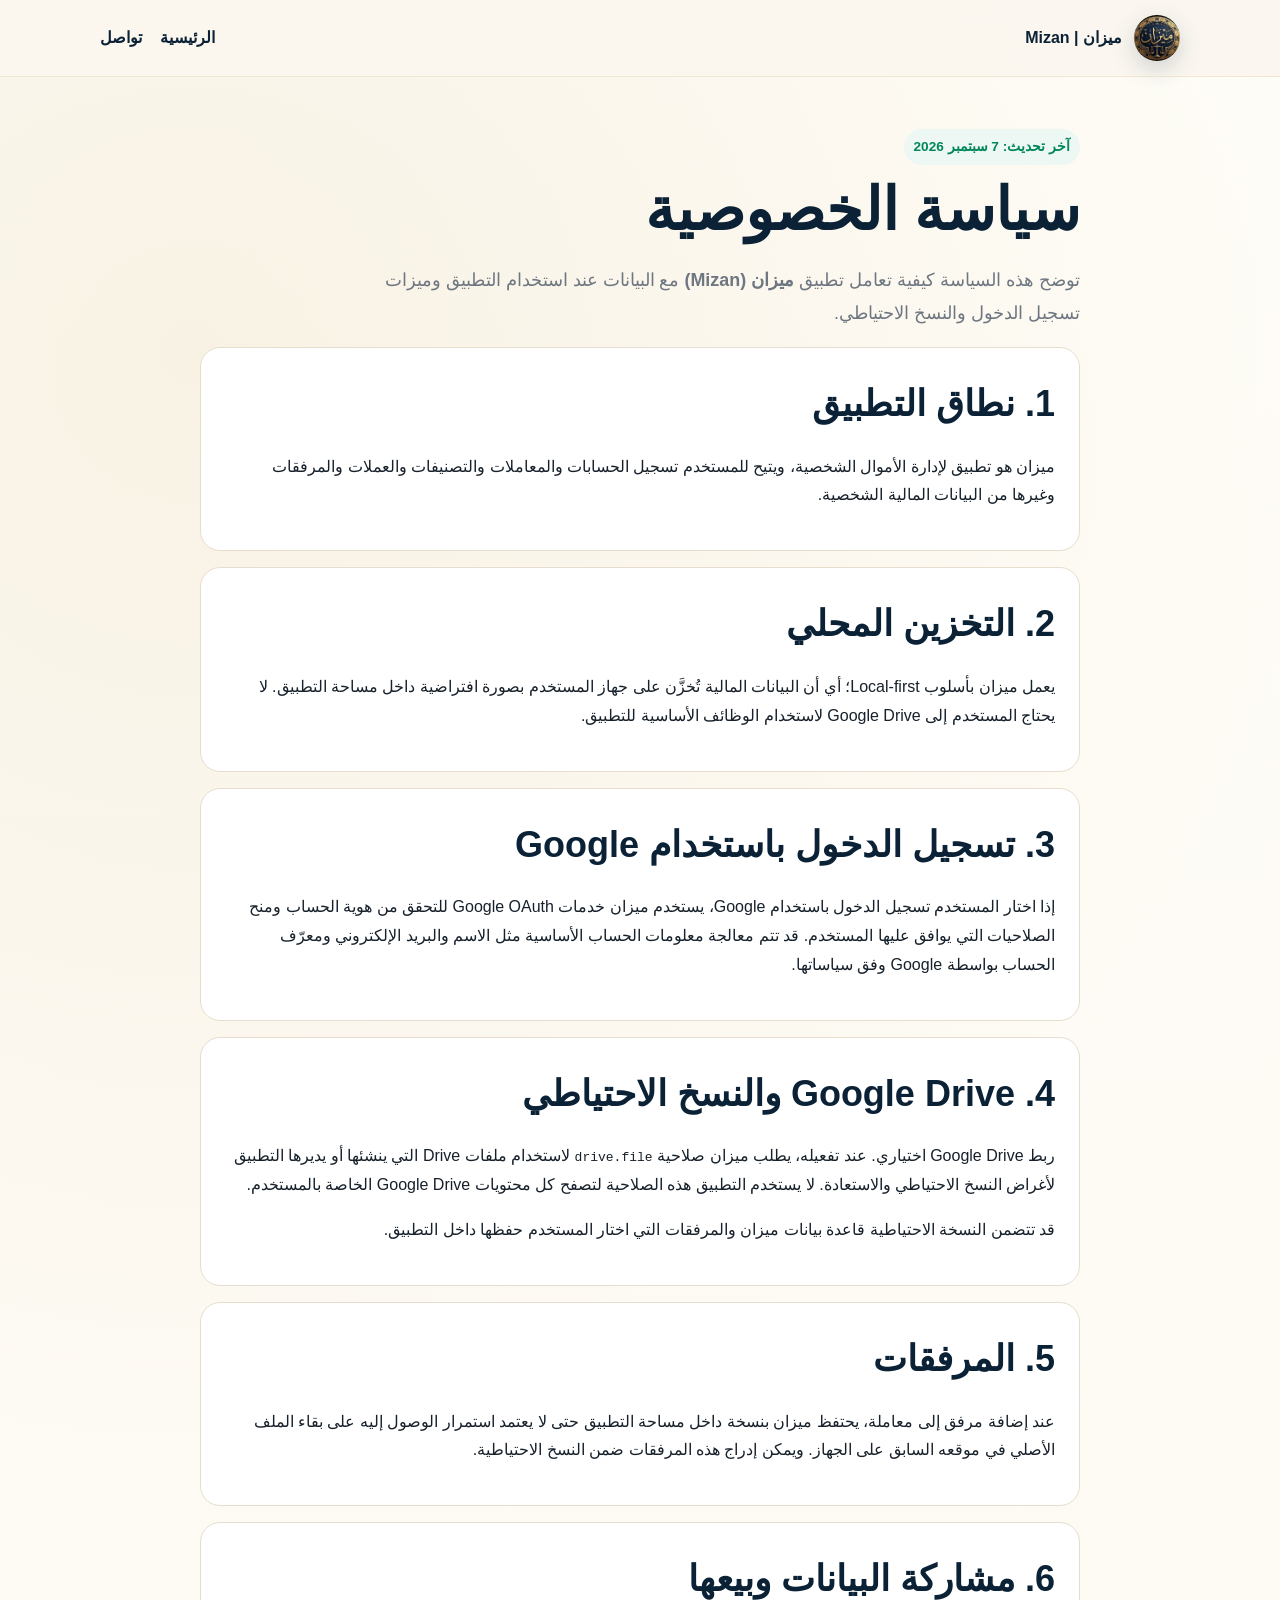
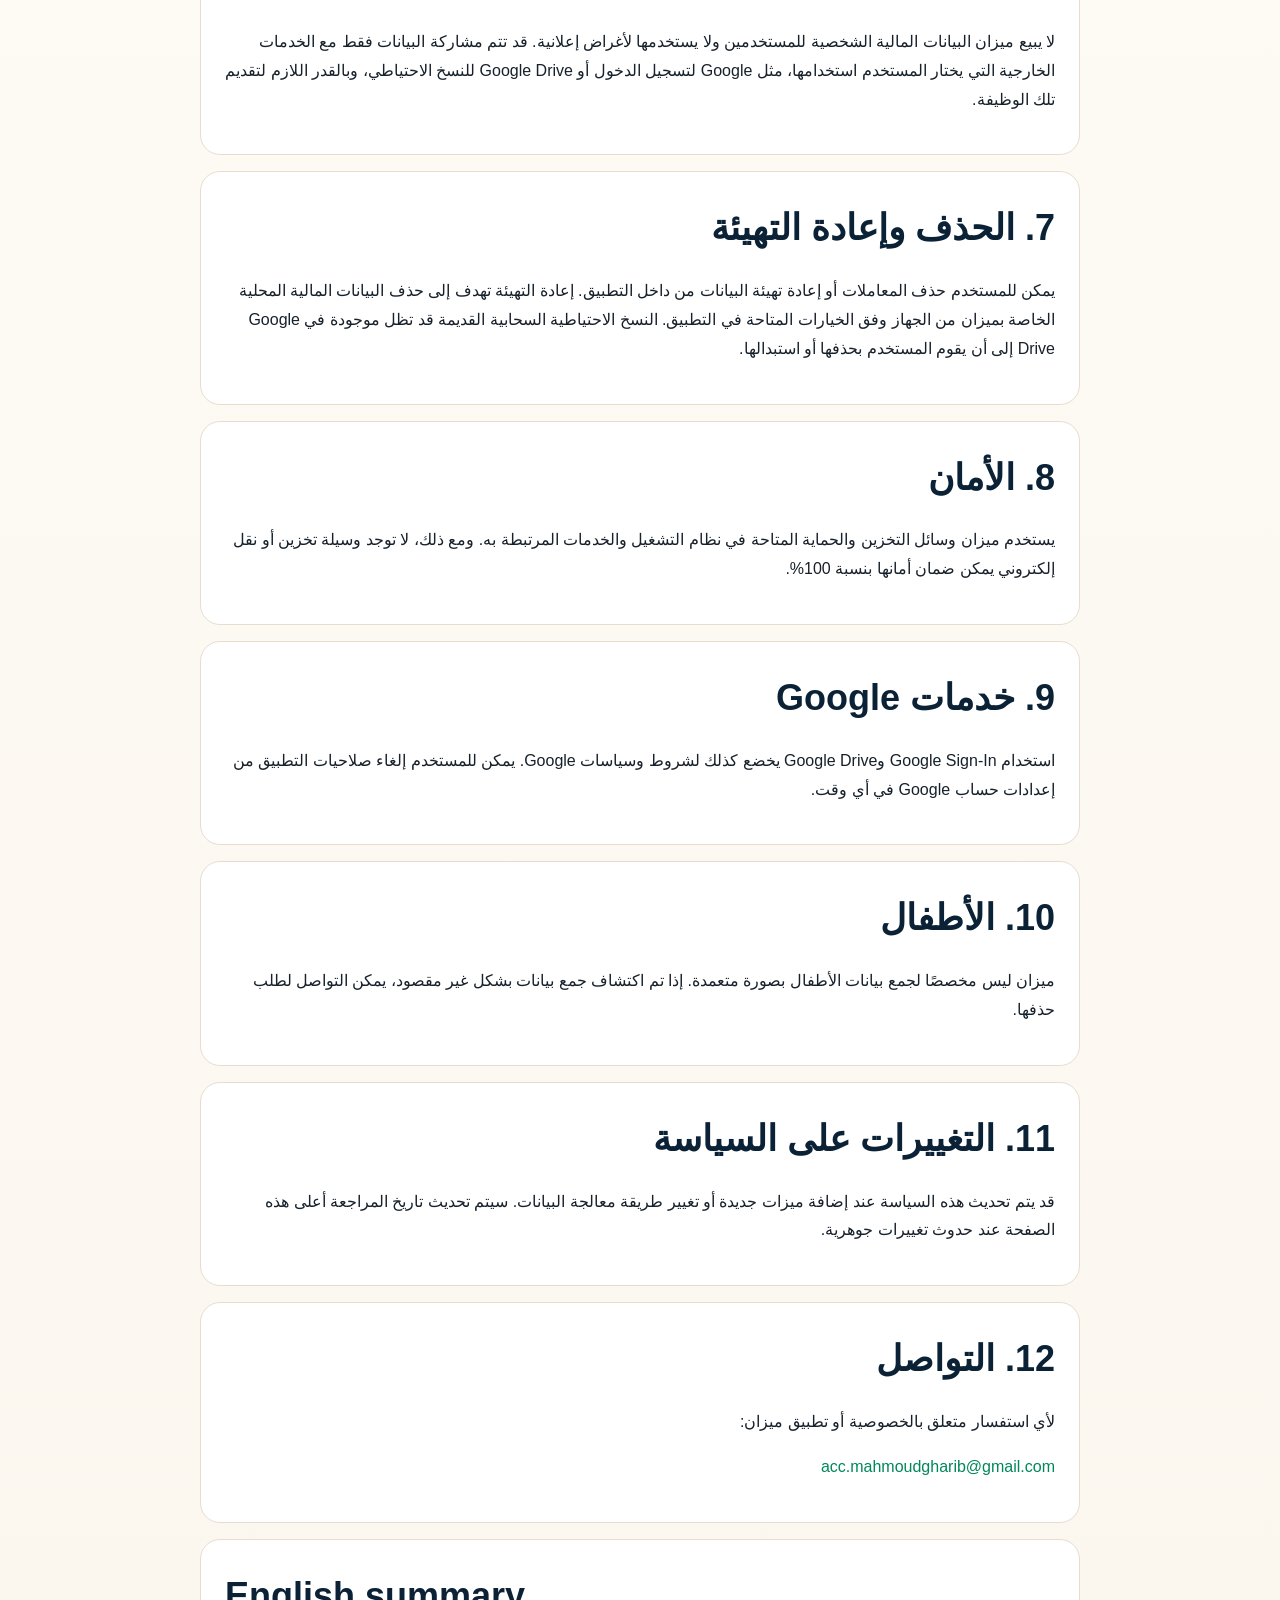
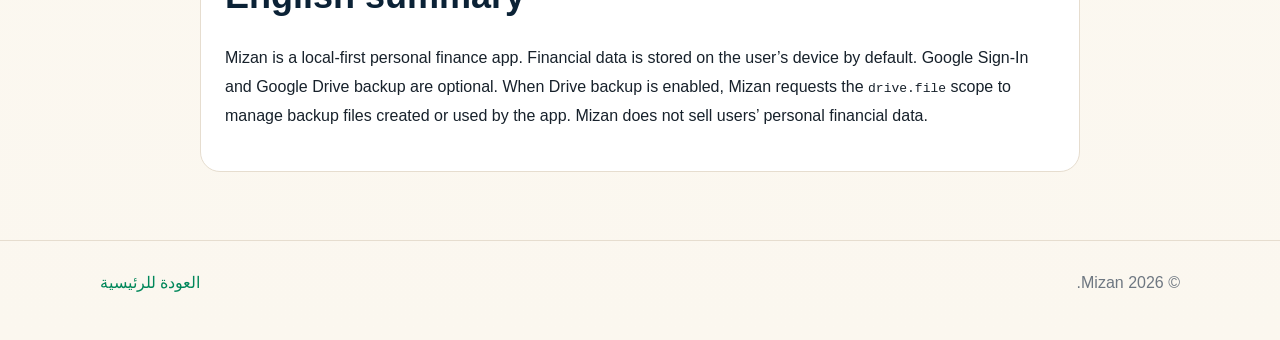
==== commit 13db55dc: "Update Mizan website design" ====
--- a/privacy-policy/index.html
+++ b/privacy-policy/index.html
@@ -3,7 +3,6 @@
 <head>
   <meta charset="utf-8" />
   <meta name="viewport" content="width=device-width, initial-scale=1" />
-  <meta name="theme-color" content="#0B2236" />
   <meta name="description" content="سياسة الخصوصية لتطبيق ميزان Mizan" />
   <title>سياسة الخصوصية | ميزان</title>
   <link rel="icon" href="../assets/mizan-logo.png" />
@@ -12,137 +11,96 @@
 <body>
   <header class="topbar">
     <div class="shell nav">
-      <a class="brand" href="../" aria-label="العودة إلى ميزان">
-        <span class="brand-mark"><img src="../assets/mizan-logo.png" alt="" /></span>
-        <span class="brand-copy">
-          <strong class="brand-name">ميزان</strong>
-          <small>MIZAN · PERSONAL FINANCE</small>
-        </span>
+      <a class="brand" href="../">
+        <img src="../assets/mizan-logo.png" alt="شعار ميزان" />
+        <span>ميزان | Mizan</span>
       </a>
       <nav class="navlinks">
         <a href="../">الرئيسية</a>
-        <a class="nav-contact" href="mailto:acc.mahmoudgharib@gmail.com">تواصل</a>
+        <a href="mailto:acc.mahmoudgharib@gmail.com">تواصل</a>
       </nav>
     </div>
   </header>
 
-  <main class="privacy-main">
-    <div class="shell privacy-shell">
-      <aside class="privacy-aside">
-        <span class="policy-badge">سياسة الخصوصية</span>
-        <h1>خصوصيتك جزء من تصميم ميزان.</h1>
-        <p>هذه الصفحة توضح بصورة مباشرة كيف يتعامل ميزان مع بياناتك، وتسجيل Google، والنسخ الاحتياطي.</p>
-        <div class="policy-meta">
-          <span>آخر تحديث</span>
-          <strong>7 سبتمبر 2026</strong>
-        </div>
-        <a class="btn secondary compact" href="../">← العودة للرئيسية</a>
-      </aside>
+  <main class="section">
+    <div class="shell privacy">
+      <span class="badge">آخر تحديث: 7 سبتمبر 2026</span>
+      <h1 style="font-size:clamp(2rem,5vw,3.7rem)">سياسة الخصوصية</h1>
+      <p class="lead">توضح هذه السياسة كيفية تعامل تطبيق <strong>ميزان (Mizan)</strong> مع البيانات عند استخدام التطبيق وميزات تسجيل الدخول والنسخ الاحتياطي.</p>
 
-      <article class="privacy-content">
-        <div class="privacy-intro">
-          <span class="section-kicker">MIZAN PRIVACY</span>
-          <h2>سياسة الخصوصية</h2>
-          <p>
-            توضح هذه السياسة كيفية تعامل تطبيق <strong>ميزان (Mizan)</strong> مع البيانات عند استخدام التطبيق
-            وميزات تسجيل الدخول والنسخ الاحتياطي.
-          </p>
-        </div>
+      <section>
+        <h2>1. نطاق التطبيق</h2>
+        <p>ميزان هو تطبيق لإدارة الأموال الشخصية، ويتيح للمستخدم تسجيل الحسابات والمعاملات والتصنيفات والعملات والمرفقات وغيرها من البيانات المالية الشخصية.</p>
+      </section>
 
-        <section>
-          <span class="policy-no">01</span>
-          <div><h3>نطاق التطبيق</h3>
-          <p>ميزان هو تطبيق لإدارة الأموال الشخصية، ويتيح للمستخدم تسجيل الحسابات والمعاملات والتصنيفات والعملات والمرفقات وغيرها من البيانات المالية الشخصية.</p></div>
-        </section>
+      <section>
+        <h2>2. التخزين المحلي</h2>
+        <p>يعمل ميزان بأسلوب Local-first؛ أي أن البيانات المالية تُخزَّن على جهاز المستخدم بصورة افتراضية داخل مساحة التطبيق. لا يحتاج المستخدم إلى Google Drive لاستخدام الوظائف الأساسية للتطبيق.</p>
+      </section>
 
-        <section>
-          <span class="policy-no">02</span>
-          <div><h3>التخزين المحلي</h3>
-          <p>يعمل ميزان بأسلوب Local-first؛ أي أن البيانات المالية تُخزَّن على جهاز المستخدم بصورة افتراضية داخل مساحة التطبيق. لا يحتاج المستخدم إلى Google Drive لاستخدام الوظائف الأساسية للتطبيق.</p></div>
-        </section>
+      <section>
+        <h2>3. تسجيل الدخول باستخدام Google</h2>
+        <p>إذا اختار المستخدم تسجيل الدخول باستخدام Google، يستخدم ميزان خدمات Google OAuth للتحقق من هوية الحساب ومنح الصلاحيات التي يوافق عليها المستخدم. قد تتم معالجة معلومات الحساب الأساسية مثل الاسم والبريد الإلكتروني ومعرّف الحساب بواسطة Google وفق سياساتها.</p>
+      </section>
 
-        <section>
-          <span class="policy-no">03</span>
-          <div><h3>تسجيل الدخول باستخدام Google</h3>
-          <p>إذا اختار المستخدم تسجيل الدخول باستخدام Google، يستخدم ميزان خدمات Google OAuth للتحقق من هوية الحساب ومنح الصلاحيات التي يوافق عليها المستخدم. قد تتم معالجة معلومات الحساب الأساسية مثل الاسم والبريد الإلكتروني ومعرّف الحساب بواسطة Google وفق سياساتها.</p></div>
-        </section>
+      <section>
+        <h2>4. Google Drive والنسخ الاحتياطي</h2>
+        <p>ربط Google Drive اختياري. عند تفعيله، يطلب ميزان صلاحية <code>drive.file</code> لاستخدام ملفات Drive التي ينشئها أو يديرها التطبيق لأغراض النسخ الاحتياطي والاستعادة. لا يستخدم التطبيق هذه الصلاحية لتصفح كل محتويات Google Drive الخاصة بالمستخدم.</p>
+        <p>قد تتضمن النسخة الاحتياطية قاعدة بيانات ميزان والمرفقات التي اختار المستخدم حفظها داخل التطبيق.</p>
+      </section>
 
-        <section>
-          <span class="policy-no">04</span>
-          <div><h3>Google Drive والنسخ الاحتياطي</h3>
-          <p>ربط Google Drive اختياري. عند تفعيله، يطلب ميزان صلاحية <code>drive.file</code> لاستخدام ملفات Drive التي ينشئها أو يديرها التطبيق لأغراض النسخ الاحتياطي والاستعادة. لا يستخدم التطبيق هذه الصلاحية لتصفح كل محتويات Google Drive الخاصة بالمستخدم.</p>
-          <p>قد تتضمن النسخة الاحتياطية قاعدة بيانات ميزان والمرفقات التي اختار المستخدم حفظها داخل التطبيق.</p></div>
-        </section>
+      <section>
+        <h2>5. المرفقات</h2>
+        <p>عند إضافة مرفق إلى معاملة، يحتفظ ميزان بنسخة داخل مساحة التطبيق حتى لا يعتمد استمرار الوصول إليه على بقاء الملف الأصلي في موقعه السابق على الجهاز. ويمكن إدراج هذه المرفقات ضمن النسخ الاحتياطية.</p>
+      </section>
 
-        <section>
-          <span class="policy-no">05</span>
-          <div><h3>المرفقات</h3>
-          <p>عند إضافة مرفق إلى معاملة، يحتفظ ميزان بنسخة داخل مساحة التطبيق حتى لا يعتمد استمرار الوصول إليه على بقاء الملف الأصلي في موقعه السابق على الجهاز. ويمكن إدراج هذه المرفقات ضمن النسخ الاحتياطية.</p></div>
-        </section>
+      <section>
+        <h2>6. مشاركة البيانات وبيعها</h2>
+        <p>لا يبيع ميزان البيانات المالية الشخصية للمستخدمين ولا يستخدمها لأغراض إعلانية. قد تتم مشاركة البيانات فقط مع الخدمات الخارجية التي يختار المستخدم استخدامها، مثل Google لتسجيل الدخول أو Google Drive للنسخ الاحتياطي، وبالقدر اللازم لتقديم تلك الوظيفة.</p>
+      </section>
 
-        <section>
-          <span class="policy-no">06</span>
-          <div><h3>مشاركة البيانات وبيعها</h3>
-          <p>لا يبيع ميزان البيانات المالية الشخصية للمستخدمين ولا يستخدمها لأغراض إعلانية. قد تتم مشاركة البيانات فقط مع الخدمات الخارجية التي يختار المستخدم استخدامها، مثل Google لتسجيل الدخول أو Google Drive للنسخ الاحتياطي، وبالقدر اللازم لتقديم تلك الوظيفة.</p></div>
-        </section>
+      <section>
+        <h2>7. الحذف وإعادة التهيئة</h2>
+        <p>يمكن للمستخدم حذف المعاملات أو إعادة تهيئة البيانات من داخل التطبيق. إعادة التهيئة تهدف إلى حذف البيانات المالية المحلية الخاصة بميزان من الجهاز وفق الخيارات المتاحة في التطبيق. النسخ الاحتياطية السحابية القديمة قد تظل موجودة في Google Drive إلى أن يقوم المستخدم بحذفها أو استبدالها.</p>
+      </section>
 
-        <section>
-          <span class="policy-no">07</span>
-          <div><h3>الحذف وإعادة التهيئة</h3>
-          <p>يمكن للمستخدم حذف المعاملات أو إعادة تهيئة البيانات من داخل التطبيق. إعادة التهيئة تهدف إلى حذف البيانات المالية المحلية الخاصة بميزان من الجهاز وفق الخيارات المتاحة في التطبيق. النسخ الاحتياطية السحابية القديمة قد تظل موجودة في Google Drive إلى أن يقوم المستخدم بحذفها أو استبدالها.</p></div>
-        </section>
+      <section>
+        <h2>8. الأمان</h2>
+        <p>يستخدم ميزان وسائل التخزين والحماية المتاحة في نظام التشغيل والخدمات المرتبطة به. ومع ذلك، لا توجد وسيلة تخزين أو نقل إلكتروني يمكن ضمان أمانها بنسبة 100%.</p>
+      </section>
 
-        <section>
-          <span class="policy-no">08</span>
-          <div><h3>الأمان</h3>
-          <p>يستخدم ميزان وسائل التخزين والحماية المتاحة في نظام التشغيل والخدمات المرتبطة به. ومع ذلك، لا توجد وسيلة تخزين أو نقل إلكتروني يمكن ضمان أمانها بنسبة 100%.</p></div>
-        </section>
+      <section>
+        <h2>9. خدمات Google</h2>
+        <p>استخدام Google Sign-In وGoogle Drive يخضع كذلك لشروط وسياسات Google. يمكن للمستخدم إلغاء صلاحيات التطبيق من إعدادات حساب Google في أي وقت.</p>
+      </section>
 
-        <section>
-          <span class="policy-no">09</span>
-          <div><h3>خدمات Google</h3>
-          <p>استخدام Google Sign-In وGoogle Drive يخضع كذلك لشروط وسياسات Google. يمكن للمستخدم إلغاء صلاحيات التطبيق من إعدادات حساب Google في أي وقت.</p></div>
-        </section>
+      <section>
+        <h2>10. الأطفال</h2>
+        <p>ميزان ليس مخصصًا لجمع بيانات الأطفال بصورة متعمدة. إذا تم اكتشاف جمع بيانات بشكل غير مقصود، يمكن التواصل لطلب حذفها.</p>
+      </section>
 
-        <section>
-          <span class="policy-no">10</span>
-          <div><h3>الأطفال</h3>
-          <p>ميزان ليس مخصصًا لجمع بيانات الأطفال بصورة متعمدة. إذا تم اكتشاف جمع بيانات بشكل غير مقصود، يمكن التواصل لطلب حذفها.</p></div>
-        </section>
+      <section>
+        <h2>11. التغييرات على السياسة</h2>
+        <p>قد يتم تحديث هذه السياسة عند إضافة ميزات جديدة أو تغيير طريقة معالجة البيانات. سيتم تحديث تاريخ المراجعة أعلى هذه الصفحة عند حدوث تغييرات جوهرية.</p>
+      </section>
 
-        <section>
-          <span class="policy-no">11</span>
-          <div><h3>التغييرات على السياسة</h3>
-          <p>قد يتم تحديث هذه السياسة عند إضافة ميزات جديدة أو تغيير طريقة معالجة البيانات. سيتم تحديث تاريخ المراجعة أعلى هذه الصفحة عند حدوث تغييرات جوهرية.</p></div>
-        </section>
+      <section>
+        <h2>12. التواصل</h2>
+        <p>لأي استفسار متعلق بالخصوصية أو تطبيق ميزان:</p>
+        <p><a href="mailto:acc.mahmoudgharib@gmail.com">acc.mahmoudgharib@gmail.com</a></p>
+      </section>
 
-        <section>
-          <span class="policy-no">12</span>
-          <div><h3>التواصل</h3>
-          <p>لأي استفسار متعلق بالخصوصية أو تطبيق ميزان:</p>
-          <p><a href="mailto:acc.mahmoudgharib@gmail.com">acc.mahmoudgharib@gmail.com</a></p></div>
-        </section>
-
-        <section class="english-summary" lang="en" dir="ltr">
-          <span class="policy-no">EN</span>
-          <div><h3>English summary</h3>
-          <p>Mizan is a local-first personal finance app. Financial data is stored on the user’s device by default. Google Sign-In and Google Drive backup are optional. When Drive backup is enabled, Mizan requests the <code>drive.file</code> scope to manage backup files created or used by the app. Mizan does not sell users’ personal financial data.</p></div>
-        </section>
-      </article>
+      <section lang="en" dir="ltr">
+        <h2>English summary</h2>
+        <p>Mizan is a local-first personal finance app. Financial data is stored on the user’s device by default. Google Sign-In and Google Drive backup are optional. When Drive backup is enabled, Mizan requests the <code>drive.file</code> scope to manage backup files created or used by the app. Mizan does not sell users’ personal financial data.</p>
+      </section>
     </div>
   </main>
 
   <footer>
     <div class="shell footer-grid">
-      <a class="footer-brand" href="../">
-        <span class="mini-logo"><img src="../assets/mizan-logo.png" alt="" /></span>
-        <span><strong>ميزان</strong><small>Mizan Personal Finance</small></span>
-      </a>
-      <div class="footer-links">
-        <a href="../">الرئيسية</a>
-        <a href="mailto:acc.mahmoudgharib@gmail.com">الدعم والتواصل</a>
-      </div>
-      <div class="copyright">© 2026 Mizan.</div>
+      <div>© 2026 Mizan.</div>
+      <div><a href="../">العودة للرئيسية</a></div>
     </div>
   </footer>
 </body>
--- a/assets/styles.css
+++ b/assets/styles.css
@@ -1,851 +1,78 @@
-@font-face {
-  font-family: "Mahmoud";
-  src: url("fonts/Mahmoud-Final.ttf") format("truetype");
-  font-style: normal;
-  font-weight: 100 900;
-  font-display: swap;
-}
-
 :root {
-  --font: "Mahmoud", "Segoe UI", Tahoma, Arial, sans-serif;
   --navy: #0b2236;
   --navy-2: #102f49;
-  --navy-3: #173f5e;
   --gold: #c9a55a;
-  --gold-soft: #eadbb8;
   --cream: #fbf7ef;
-  --paper: #fffdf8;
-  --ink: #16222d;
-  --muted: #6f7a84;
-  --line: #e7dece;
+  --ink: #17212b;
+  --muted: #6e7781;
+  --line: #e6ddcf;
   --green: #00875a;
-  --red: #c94d55;
-  --card: rgba(255,255,255,.9);
-  --shadow: 0 24px 70px rgba(11,34,54,.12);
+  --card: rgba(255,255,255,.88);
 }
-
 * { box-sizing: border-box; }
-
-html {
-  scroll-behavior: smooth;
-  -webkit-text-size-adjust: 100%;
-}
-
+html { scroll-behavior: smooth; }
 body {
   margin: 0;
-  font-family: var(--font);
+  font-family: "Segoe UI", Tahoma, Arial, sans-serif;
   color: var(--ink);
   background:
-    radial-gradient(circle at 12% 4%, rgba(201,165,90,.12), transparent 28rem),
-    linear-gradient(180deg, #fffefa 0%, var(--cream) 100%);
-  line-height: 1.75;
-  font-variant-numeric: tabular-nums;
-  text-rendering: optimizeLegibility;
+    radial-gradient(circle at 15% 10%, rgba(201,165,90,.12), transparent 34%),
+    linear-gradient(180deg, #fffdf8, var(--cream));
+  line-height: 1.8;
 }
-
-button, input, textarea, select { font: inherit; }
-img { max-width: 100%; }
-a { color: inherit; text-decoration: none; }
-a:hover { color: var(--green); }
-
-.shell {
-  width: min(1180px, calc(100% - 40px));
-  margin-inline: auto;
+a { color: var(--green); text-decoration: none; }
+a:hover { text-decoration: underline; }
+.shell { width: min(1080px, calc(100% - 32px)); margin: 0 auto; }
+.topbar {
+  position: sticky; top: 0; z-index: 5;
+  background: rgba(251,247,239,.92);
+  backdrop-filter: blur(12px);
+  border-bottom: 1px solid rgba(201,165,90,.18);
 }
-
-.topbar {
-  position: sticky;
-  top: 0;
-  z-index: 30;
-  background: rgba(251,247,239,.84);
-  border-bottom: 1px solid rgba(201,165,90,.18);
-  backdrop-filter: blur(18px);
-  -webkit-backdrop-filter: blur(18px);
+.nav { min-height: 76px; display:flex; align-items:center; justify-content:space-between; gap:20px; }
+.brand { display:flex; align-items:center; gap:12px; color:var(--navy); font-weight:800; }
+.brand img { width:46px; height:46px; border-radius:50%; object-fit:cover; box-shadow: 0 8px 24px rgba(11,34,54,.18); }
+.navlinks { display:flex; gap:18px; align-items:center; flex-wrap:wrap; }
+.navlinks a { color:var(--navy); font-weight:700; }
+.hero { padding: 76px 0 52px; }
+.hero-grid { display:grid; grid-template-columns: 1.05fr .95fr; gap:54px; align-items:center; }
+.hero-card {
+  background: linear-gradient(135deg, var(--navy), #071724 75%);
+  color:white; border-radius:34px; padding:42px;
+  box-shadow:0 28px 80px rgba(11,34,54,.24);
+  position:relative; overflow:hidden;
 }
-
-.nav {
-  min-height: 82px;
-  display: flex;
-  align-items: center;
-  justify-content: space-between;
-  gap: 26px;
+.hero-card:before, .hero-card:after { content:""; position:absolute; border-radius:50%; background:rgba(201,165,90,.08); }
+.hero-card:before { width:240px;height:240px;left:-100px;top:-100px; }
+.hero-card:after { width:180px;height:180px;right:-70px;bottom:-70px; }
+.logo-large { width:180px; height:180px; border-radius:50%; object-fit:cover; display:block; margin:0 auto 24px; box-shadow:0 18px 50px rgba(0,0,0,.32); }
+.wordmark { max-width:270px; max-height:110px; object-fit:contain; display:block; margin:0 auto 14px; filter: brightness(0) invert(1); opacity:.96; }
+.hero-card p { text-align:center; color:#d9e0e6; margin:0; }
+.kicker { color:var(--gold); font-weight:800; letter-spacing:.08em; text-transform:uppercase; font-size:.84rem; }
+h1 { font-size:clamp(2.2rem, 5vw, 4.6rem); line-height:1.12; margin:.2em 0 .35em; color:var(--navy); }
+h2 { color:var(--navy); font-size:clamp(1.55rem, 3vw, 2.25rem); margin:0 0 14px; }
+h3 { color:var(--navy); margin-bottom:8px; }
+.lead { color:var(--muted); font-size:1.12rem; max-width:700px; }
+.ctas { display:flex; gap:12px; flex-wrap:wrap; margin-top:28px; }
+.btn { display:inline-flex; align-items:center; justify-content:center; padding:12px 20px; border-radius:14px; font-weight:800; border:1px solid var(--navy); }
+.btn.primary { background:var(--navy); color:white; }
+.btn.secondary { background:white; color:var(--navy); }
+.section { padding:52px 0; }
+.grid-3 { display:grid; grid-template-columns:repeat(3,1fr); gap:18px; }
+.card { background:var(--card); border:1px solid var(--line); border-radius:24px; padding:24px; box-shadow:0 14px 34px rgba(66,48,21,.06); }
+.icon { width:46px;height:46px;border-radius:14px;background:linear-gradient(135deg,var(--navy),var(--navy-2));color:var(--gold);display:grid;place-items:center;font-weight:900;margin-bottom:15px; }
+.notice { border-right:4px solid var(--gold); background:#fffaf0; padding:18px 20px; border-radius:14px; }
+.privacy { max-width:880px; margin:0 auto; }
+.privacy section { background:white; border:1px solid var(--line); border-radius:20px; padding:24px; margin:16px 0; }
+ul { padding-inline-start:24px; }
+footer { border-top:1px solid var(--line); padding:28px 0 42px; color:var(--muted); }
+.footer-grid { display:flex; justify-content:space-between; gap:20px; align-items:center; flex-wrap:wrap; }
+.small { font-size:.92rem; color:var(--muted); }
+.badge { display:inline-block; padding:6px 10px; border-radius:999px; background:#edf7f3; color:var(--green); font-weight:800; font-size:.85rem; }
+@media (max-width: 820px) {
+  .hero-grid { grid-template-columns:1fr; }
+  .grid-3 { grid-template-columns:1fr; }
+  .nav { align-items:flex-start; padding:14px 0; }
+  .navlinks { justify-content:flex-end; }
+  .hero { padding-top:42px; }
 }
-
-.brand {
-  display: inline-flex;
-  align-items: center;
-  gap: 12px;
-  color: var(--navy);
-}
-
-.brand-mark, .mini-logo {
-  display: block;
-  overflow: hidden;
-  border-radius: 50%;
-  background: #05090c;
-  box-shadow: 0 8px 26px rgba(11,34,54,.18);
-  flex: 0 0 auto;
-}
-
-.brand-mark { width: 50px; height: 50px; }
-.mini-logo { width: 42px; height: 42px; }
-
-.brand-mark img, .mini-logo img {
-  width: 100%;
-  height: 100%;
-  object-fit: cover;
-  transform: scale(1.82);
-}
-
-.brand-copy {
-  display: grid;
-  line-height: 1.05;
-}
-
-.brand-name {
-  font-size: 1.42rem;
-  font-weight: 900;
-  letter-spacing: -.02em;
-}
-
-.brand-copy small {
-  margin-top: 5px;
-  font-size: .68rem;
-  color: var(--muted);
-  letter-spacing: .12em;
-  direction: ltr;
-}
-
-.navlinks {
-  display: flex;
-  gap: 22px;
-  align-items: center;
-  flex-wrap: wrap;
-  color: var(--navy);
-  font-weight: 800;
-}
-
-.navlinks a { transition: color .2s ease, transform .2s ease; }
-.navlinks a:hover { transform: translateY(-1px); }
-
-.nav-contact {
-  border: 1px solid rgba(11,34,54,.16);
-  border-radius: 999px;
-  padding: 8px 16px;
-  background: rgba(255,255,255,.55);
-}
-
-.hero {
-  position: relative;
-  overflow: clip;
-  padding: 98px 0 92px;
-}
-
-.hero-glow {
-  position: absolute;
-  border-radius: 50%;
-  filter: blur(3px);
-  pointer-events: none;
-}
-
-.hero-glow-a {
-  width: 420px;
-  height: 420px;
-  left: -210px;
-  top: 40px;
-  background: radial-gradient(circle, rgba(201,165,90,.18), transparent 66%);
-}
-
-.hero-glow-b {
-  width: 520px;
-  height: 520px;
-  right: -280px;
-  bottom: -260px;
-  background: radial-gradient(circle, rgba(0,135,90,.10), transparent 68%);
-}
-
-.hero-grid {
-  display: grid;
-  grid-template-columns: 1.03fr .97fr;
-  gap: clamp(46px, 7vw, 92px);
-  align-items: center;
-}
-
-.hero-copy { position: relative; z-index: 2; }
-
-.eyebrow {
-  display: inline-flex;
-  align-items: center;
-  gap: 10px;
-  color: var(--navy);
-  background: rgba(255,255,255,.62);
-  border: 1px solid rgba(201,165,90,.33);
-  padding: 7px 14px;
-  border-radius: 999px;
-  font-size: .92rem;
-  font-weight: 800;
-  box-shadow: 0 10px 28px rgba(90,70,33,.05);
-}
-
-.eyebrow-dot {
-  width: 8px;
-  height: 8px;
-  border-radius: 50%;
-  background: var(--green);
-  box-shadow: 0 0 0 5px rgba(0,135,90,.09);
-}
-
-h1, h2, h3, p { margin-top: 0; }
-
-h1 {
-  margin: 22px 0 22px;
-  color: var(--navy);
-  font-size: clamp(3.2rem, 6vw, 6.5rem);
-  line-height: .99;
-  font-weight: 900;
-  letter-spacing: -.035em;
-}
-
-h1 span {
-  color: var(--gold);
-  text-shadow: 0 8px 30px rgba(201,165,90,.12);
-}
-
-.lead {
-  max-width: 680px;
-  margin-bottom: 0;
-  color: var(--muted);
-  font-size: clamp(1.08rem, 1.8vw, 1.28rem);
-  line-height: 1.95;
-}
-
-.ctas {
-  display: flex;
-  gap: 12px;
-  flex-wrap: wrap;
-  margin-top: 34px;
-}
-
-.btn {
-  min-height: 52px;
-  display: inline-flex;
-  align-items: center;
-  justify-content: center;
-  gap: 14px;
-  padding: 12px 22px;
-  border-radius: 16px;
-  font-weight: 900;
-  transition: transform .2s ease, box-shadow .2s ease, background .2s ease;
-}
-
-.btn:hover { transform: translateY(-2px); }
-
-.btn.primary {
-  color: white;
-  background: linear-gradient(135deg, var(--navy), var(--navy-2));
-  box-shadow: 0 14px 34px rgba(11,34,54,.22);
-}
-
-.btn.secondary {
-  color: var(--navy);
-  background: rgba(255,255,255,.72);
-  border: 1px solid rgba(11,34,54,.15);
-}
-
-.btn.gold {
-  color: var(--navy);
-  background: linear-gradient(135deg, #d7b96f, var(--gold));
-  box-shadow: 0 15px 34px rgba(201,165,90,.18);
-}
-
-.btn.compact { min-height: 46px; padding: 9px 16px; }
-
-.btn-arrow { font-size: 1.2em; }
-
-.trust-row {
-  display: flex;
-  align-items: center;
-  gap: 11px;
-  flex-wrap: wrap;
-  margin-top: 26px;
-  color: var(--muted);
-  font-size: .88rem;
-  font-weight: 700;
-}
-
-.trust-row i {
-  width: 4px;
-  height: 4px;
-  background: var(--gold);
-  border-radius: 50%;
-}
-
-.showcase {
-  position: relative;
-  min-height: 610px;
-  display: grid;
-  place-items: center;
-}
-
-.showcase-orbit {
-  position: absolute;
-  width: 520px;
-  height: 520px;
-  border-radius: 50%;
-  border: 1px solid rgba(201,165,90,.22);
-  box-shadow:
-    inset 0 0 0 42px rgba(201,165,90,.025),
-    inset 0 0 0 100px rgba(11,34,54,.018);
-}
-
-.app-window {
-  position: relative;
-  z-index: 2;
-  width: min(435px, 92%);
-  border: 1px solid rgba(255,255,255,.10);
-  border-radius: 34px;
-  padding: 24px;
-  color: white;
-  background:
-    linear-gradient(155deg, rgba(23,63,94,.98), rgba(7,23,36,.99) 63%),
-    var(--navy);
-  box-shadow:
-    0 40px 90px rgba(11,34,54,.34),
-    inset 0 1px rgba(255,255,255,.06);
-}
-
-.app-window::before {
-  content: "";
-  position: absolute;
-  inset: 0;
-  border-radius: inherit;
-  background:
-    radial-gradient(circle at 16% 14%, rgba(201,165,90,.11), transparent 22%),
-    radial-gradient(circle at 86% 78%, rgba(201,165,90,.07), transparent 25%);
-  pointer-events: none;
-}
-
-.app-top {
-  position: relative;
-  z-index: 2;
-  display: flex;
-  justify-content: space-between;
-  align-items: center;
-}
-
-.app-brand {
-  display: flex;
-  align-items: center;
-  gap: 10px;
-}
-
-.app-brand > div { display: grid; line-height: 1.1; }
-.app-brand strong { font-size: 1.22rem; }
-.app-brand small { margin-top: 5px; color: #aebdca; }
-
-.status-pill {
-  color: #9be0c9;
-  background: rgba(0,135,90,.15);
-  border: 1px solid rgba(115,220,184,.2);
-  padding: 5px 10px;
-  border-radius: 999px;
-  font-size: .76rem;
-  font-weight: 800;
-}
-
-.balance-card {
-  position: relative;
-  z-index: 2;
-  overflow: hidden;
-  margin-top: 24px;
-  padding: 26px 24px 30px;
-  border-radius: 24px;
-  background: linear-gradient(135deg, rgba(255,255,255,.075), rgba(255,255,255,.025));
-  border: 1px solid rgba(255,255,255,.10);
-}
-
-.balance-label {
-  display: inline-flex;
-  color: var(--gold-soft);
-  border: 1px solid rgba(201,165,90,.20);
-  background: rgba(201,165,90,.07);
-  border-radius: 999px;
-  padding: 5px 11px;
-  font-weight: 800;
-}
-
-.balance-value {
-  display: flex;
-  align-items: baseline;
-  gap: 10px;
-  margin-top: 18px;
-  direction: ltr;
-  justify-content: flex-end;
-}
-
-.balance-value b {
-  font-size: clamp(2.55rem, 5vw, 4rem);
-  font-weight: 800;
-  letter-spacing: -.03em;
-}
-
-.balance-value span { color: var(--gold); font-size: 1.2rem; font-weight: 900; }
-.balance-sub { margin-top: 4px; color: #aebdca; font-size: .9rem; }
-
-.balance-line {
-  width: 100%;
-  height: 54px;
-  margin-top: 18px;
-  color: var(--gold);
-  opacity: .95;
-}
-
-.mini-grid {
-  position: relative;
-  z-index: 2;
-  display: grid;
-  grid-template-columns: 1fr 1fr;
-  gap: 12px;
-  margin-top: 14px;
-}
-
-.mini-card {
-  padding: 16px;
-  border-radius: 18px;
-  background: rgba(255,255,255,.055);
-  border: 1px solid rgba(255,255,255,.08);
-  display: grid;
-  gap: 5px;
-}
-
-.mini-card small { color: #aebdca; }
-.mini-card strong { font-size: 1.18rem; direction: ltr; text-align: right; }
-.mini-card.wide {
-  grid-column: 1 / -1;
-  display: flex;
-  align-items: center;
-  justify-content: space-between;
-}
-
-.mini-icon {
-  width: 31px;
-  height: 31px;
-  display: grid;
-  place-items: center;
-  border-radius: 10px;
-  font-weight: 900;
-}
-
-.mini-icon.income { color: #78dfbc; background: rgba(0,135,90,.16); }
-.mini-icon.expense { color: #ff9fa4; background: rgba(201,77,85,.16); }
-.trend { color: #7adfbd; font-weight: 900; direction: ltr; }
-
-.floating-card {
-  position: absolute;
-  z-index: 4;
-  min-width: 155px;
-  padding: 13px 16px;
-  border-radius: 16px;
-  background: rgba(255,253,248,.95);
-  border: 1px solid rgba(201,165,90,.28);
-  box-shadow: 0 18px 45px rgba(11,34,54,.14);
-  display: grid;
-  line-height: 1.2;
-}
-
-.floating-card span { color: var(--muted); font-size: .78rem; }
-.floating-card strong { color: var(--navy); margin-top: 5px; direction: ltr; }
-
-.floating-a { right: -4px; top: 116px; }
-.floating-b { left: 0; bottom: 108px; }
-
-.section { padding: 86px 0; }
-
-.features-section {
-  border-top: 1px solid rgba(201,165,90,.14);
-  background: rgba(255,255,255,.38);
-}
-
-.section-head {
-  display: grid;
-  grid-template-columns: 1.1fr .9fr;
-  gap: 50px;
-  align-items: end;
-  margin-bottom: 36px;
-}
-
-.section-kicker {
-  color: var(--gold);
-  font-size: .82rem;
-  font-weight: 900;
-  letter-spacing: .09em;
-}
-
-.section-head h2,
-.privacy-copy h2,
-.closing-card h2 {
-  margin: 9px 0 0;
-  color: var(--navy);
-  font-size: clamp(2.2rem, 4.7vw, 4.2rem);
-  line-height: 1.08;
-  letter-spacing: -.025em;
-}
-
-.section-head > p {
-  margin: 0;
-  color: var(--muted);
-  font-size: 1.06rem;
-  line-height: 1.9;
-}
-
-.feature-grid {
-  display: grid;
-  grid-template-columns: repeat(12, 1fr);
-  gap: 16px;
-}
-
-.feature-card {
-  grid-column: span 4;
-  min-height: 270px;
-  position: relative;
-  overflow: hidden;
-  padding: 26px;
-  border-radius: 26px;
-  border: 1px solid var(--line);
-  background: var(--card);
-  box-shadow: 0 16px 38px rgba(66,48,21,.055);
-  transition: transform .22s ease, box-shadow .22s ease, border-color .22s ease;
-}
-
-.feature-card:hover {
-  transform: translateY(-4px);
-  border-color: rgba(201,165,90,.48);
-  box-shadow: 0 24px 50px rgba(66,48,21,.09);
-}
-
-.feature-large {
-  grid-column: span 8;
-  background:
-    radial-gradient(circle at 0 0, rgba(201,165,90,.13), transparent 33%),
-    var(--card);
-}
-
-.feature-accent {
-  color: white;
-  border-color: transparent;
-  background: linear-gradient(145deg, var(--navy), #081b2a);
-}
-
-.feature-accent h3 { color: white; }
-.feature-accent p { color: #b8c4ce; }
-.feature-accent .feature-no { color: var(--gold-soft); }
-
-.feature-no {
-  color: #9e8a63;
-  font-size: .75rem;
-  font-weight: 900;
-  letter-spacing: .08em;
-}
-
-.feature-symbol {
-  width: 52px;
-  height: 52px;
-  margin-top: 28px;
-  display: grid;
-  place-items: center;
-  border-radius: 16px;
-  color: var(--gold);
-  background: var(--navy);
-  font-size: 1.45rem;
-  font-weight: 900;
-}
-
-.feature-accent .feature-symbol {
-  color: var(--navy);
-  background: var(--gold);
-}
-
-.feature-card h3 {
-  margin: 20px 0 8px;
-  color: var(--navy);
-  font-size: 1.45rem;
-}
-
-.feature-card p { margin-bottom: 0; color: var(--muted); }
-
-.feature-tags {
-  display: flex;
-  gap: 8px;
-  margin-top: 22px;
-  direction: ltr;
-}
-
-.feature-tags span {
-  border: 1px solid var(--line);
-  background: #fffaf1;
-  color: #725f39;
-  border-radius: 999px;
-  padding: 5px 10px;
-  font-size: .76rem;
-  font-weight: 800;
-}
-
-.privacy-strip { padding-top: 72px; padding-bottom: 72px; }
-
-.privacy-panel {
-  display: grid;
-  grid-template-columns: auto 1fr auto;
-  gap: 26px;
-  align-items: center;
-  padding: 34px;
-  border-radius: 28px;
-  color: white;
-  background:
-    radial-gradient(circle at 100% 0, rgba(201,165,90,.13), transparent 28%),
-    linear-gradient(135deg, var(--navy), #071724);
-  box-shadow: var(--shadow);
-}
-
-.privacy-icon {
-  width: 68px;
-  height: 68px;
-  border-radius: 20px;
-  display: grid;
-  place-items: center;
-  color: var(--navy);
-  background: var(--gold);
-  font-size: 1.7rem;
-  font-weight: 900;
-}
-
-.privacy-copy h2 {
-  color: white;
-  font-size: clamp(1.8rem, 3.2vw, 3rem);
-}
-
-.privacy-copy p {
-  max-width: 760px;
-  margin: 12px 0 0;
-  color: #b8c4ce;
-}
-
-.text-link {
-  color: var(--gold-soft);
-  font-weight: 900;
-  white-space: nowrap;
-}
-
-.closing-section { padding-top: 20px; }
-
-.closing-card {
-  display: flex;
-  align-items: center;
-  justify-content: space-between;
-  gap: 30px;
-  padding: 42px 46px;
-  border: 1px solid var(--line);
-  border-radius: 30px;
-  background:
-    radial-gradient(circle at 10% 20%, rgba(201,165,90,.13), transparent 25%),
-    rgba(255,255,255,.70);
-}
-
-.closing-card h2 { font-size: clamp(2rem, 3.6vw, 3.5rem); }
-
-footer {
-  margin-top: 62px;
-  padding: 34px 0 44px;
-  color: var(--muted);
-  border-top: 1px solid var(--line);
-  background: rgba(255,255,255,.38);
-}
-
-.footer-grid {
-  display: grid;
-  grid-template-columns: 1fr auto auto;
-  gap: 26px;
-  align-items: center;
-}
-
-.footer-brand {
-  display: inline-flex;
-  align-items: center;
-  gap: 10px;
-  color: var(--navy);
-}
-
-.footer-brand > span:last-child { display: grid; line-height: 1.12; }
-.footer-brand strong { font-size: 1.15rem; }
-.footer-brand small { color: var(--muted); direction: ltr; font-size: .78rem; }
-
-.footer-links { display: flex; gap: 18px; flex-wrap: wrap; }
-.copyright { font-size: .88rem; }
-
-/* Privacy page */
-.privacy-main { padding: 76px 0 92px; }
-
-.privacy-shell {
-  display: grid;
-  grid-template-columns: minmax(260px, .36fr) minmax(0, 1fr);
-  gap: 42px;
-  align-items: start;
-}
-
-.privacy-aside {
-  position: sticky;
-  top: 112px;
-  padding: 28px;
-  border-radius: 28px;
-  color: white;
-  background:
-    radial-gradient(circle at 20% 10%, rgba(201,165,90,.14), transparent 28%),
-    linear-gradient(145deg, var(--navy), #071724);
-  box-shadow: var(--shadow);
-}
-
-.policy-badge {
-  display: inline-flex;
-  padding: 6px 11px;
-  border-radius: 999px;
-  color: var(--gold-soft);
-  border: 1px solid rgba(201,165,90,.25);
-  background: rgba(201,165,90,.08);
-  font-size: .8rem;
-  font-weight: 900;
-}
-
-.privacy-aside h1 {
-  margin: 18px 0 14px;
-  color: white;
-  font-size: clamp(2.2rem, 4vw, 3.6rem);
-  line-height: 1.02;
-}
-
-.privacy-aside p { color: #b7c3cd; }
-
-.policy-meta {
-  display: grid;
-  gap: 2px;
-  margin: 24px 0;
-  padding-top: 18px;
-  border-top: 1px solid rgba(255,255,255,.10);
-}
-
-.policy-meta span { color: #8ea0af; font-size: .82rem; }
-.policy-meta strong { color: var(--gold-soft); }
-
-.privacy-content {
-  display: grid;
-  gap: 14px;
-}
-
-.privacy-intro {
-  padding: 10px 8px 24px;
-}
-
-.privacy-intro h2 {
-  margin: 5px 0 10px;
-  color: var(--navy);
-  font-size: clamp(2.6rem, 5vw, 5rem);
-  line-height: 1;
-}
-
-.privacy-intro p { max-width: 760px; color: var(--muted); font-size: 1.07rem; }
-
-.privacy-content section {
-  display: grid;
-  grid-template-columns: 54px 1fr;
-  gap: 18px;
-  padding: 24px;
-  border: 1px solid var(--line);
-  border-radius: 22px;
-  background: rgba(255,255,255,.78);
-  box-shadow: 0 12px 30px rgba(66,48,21,.045);
-}
-
-.policy-no {
-  width: 46px;
-  height: 46px;
-  display: grid;
-  place-items: center;
-  border-radius: 14px;
-  color: var(--gold);
-  background: var(--navy);
-  font-size: .76rem;
-  font-weight: 900;
-  direction: ltr;
-}
-
-.privacy-content h3 {
-  margin: 0 0 7px;
-  color: var(--navy);
-  font-size: 1.3rem;
-}
-
-.privacy-content section p:last-child { margin-bottom: 0; }
-.privacy-content p { color: #515e69; }
-
-.privacy-content code {
-  direction: ltr;
-  unicode-bidi: embed;
-  color: var(--navy);
-  background: #f1ecdf;
-  border-radius: 6px;
-  padding: 2px 6px;
-}
-
-.privacy-content a { color: var(--green); font-weight: 800; }
-
-.english-summary {
-  border-color: rgba(201,165,90,.35) !important;
-  background: #fffaf1 !important;
-}
-
-@media (max-width: 980px) {
-  .hero { padding-top: 70px; }
-  .hero-grid { grid-template-columns: 1fr; }
-  .hero-copy { text-align: center; }
-  .lead { margin-inline: auto; }
-  .eyebrow { margin-inline: auto; }
-  .ctas, .trust-row { justify-content: center; }
-  .showcase { min-height: 570px; }
-  .section-head { grid-template-columns: 1fr; gap: 18px; }
-  .feature-card { grid-column: span 6; }
-  .feature-large { grid-column: span 12; }
-  .privacy-panel { grid-template-columns: auto 1fr; }
-  .privacy-panel .text-link { grid-column: 2; }
-  .privacy-shell { grid-template-columns: 1fr; }
-  .privacy-aside { position: relative; top: auto; }
-  .footer-grid { grid-template-columns: 1fr 1fr; }
-  .copyright { grid-column: 1 / -1; }
-}
-
-@media (max-width: 700px) {
-  .shell { width: min(100% - 28px, 1180px); }
-  .nav { min-height: 72px; }
-  .brand-copy small { display: none; }
-  .navlinks { gap: 12px; font-size: .92rem; }
-  .navlinks a:nth-child(2), .navlinks a:nth-child(3) { display: none; }
-  h1 { font-size: clamp(3rem, 15vw, 5.2rem); }
-  .hero { padding: 56px 0 62px; }
-  .showcase { min-height: 500px; }
-  .app-window { padding: 18px; border-radius: 28px; }
-  .showcase-orbit { width: 390px; height: 390px; }
-  .floating-card { display: none; }
-  .section { padding: 62px 0; }
-  .feature-card, .feature-large { grid-column: 1 / -1; min-height: auto; }
-  .privacy-panel { grid-template-columns: 1fr; }
-  .privacy-panel .text-link { grid-column: 1; }
-  .privacy-icon { width: 54px; height: 54px; }
-  .closing-card { align-items: flex-start; flex-direction: column; padding: 30px; }
-  .footer-grid { grid-template-columns: 1fr; }
-  .copyright { grid-column: auto; }
-  .privacy-main { padding: 48px 0 70px; }
-  .privacy-content section { grid-template-columns: 1fr; }
-  .policy-no { width: 42px; height: 42px; }
-}
-
-@media (prefers-reduced-motion: reduce) {
-  html { scroll-behavior: auto; }
-  *, *::before, *::after { transition: none !important; }
-}
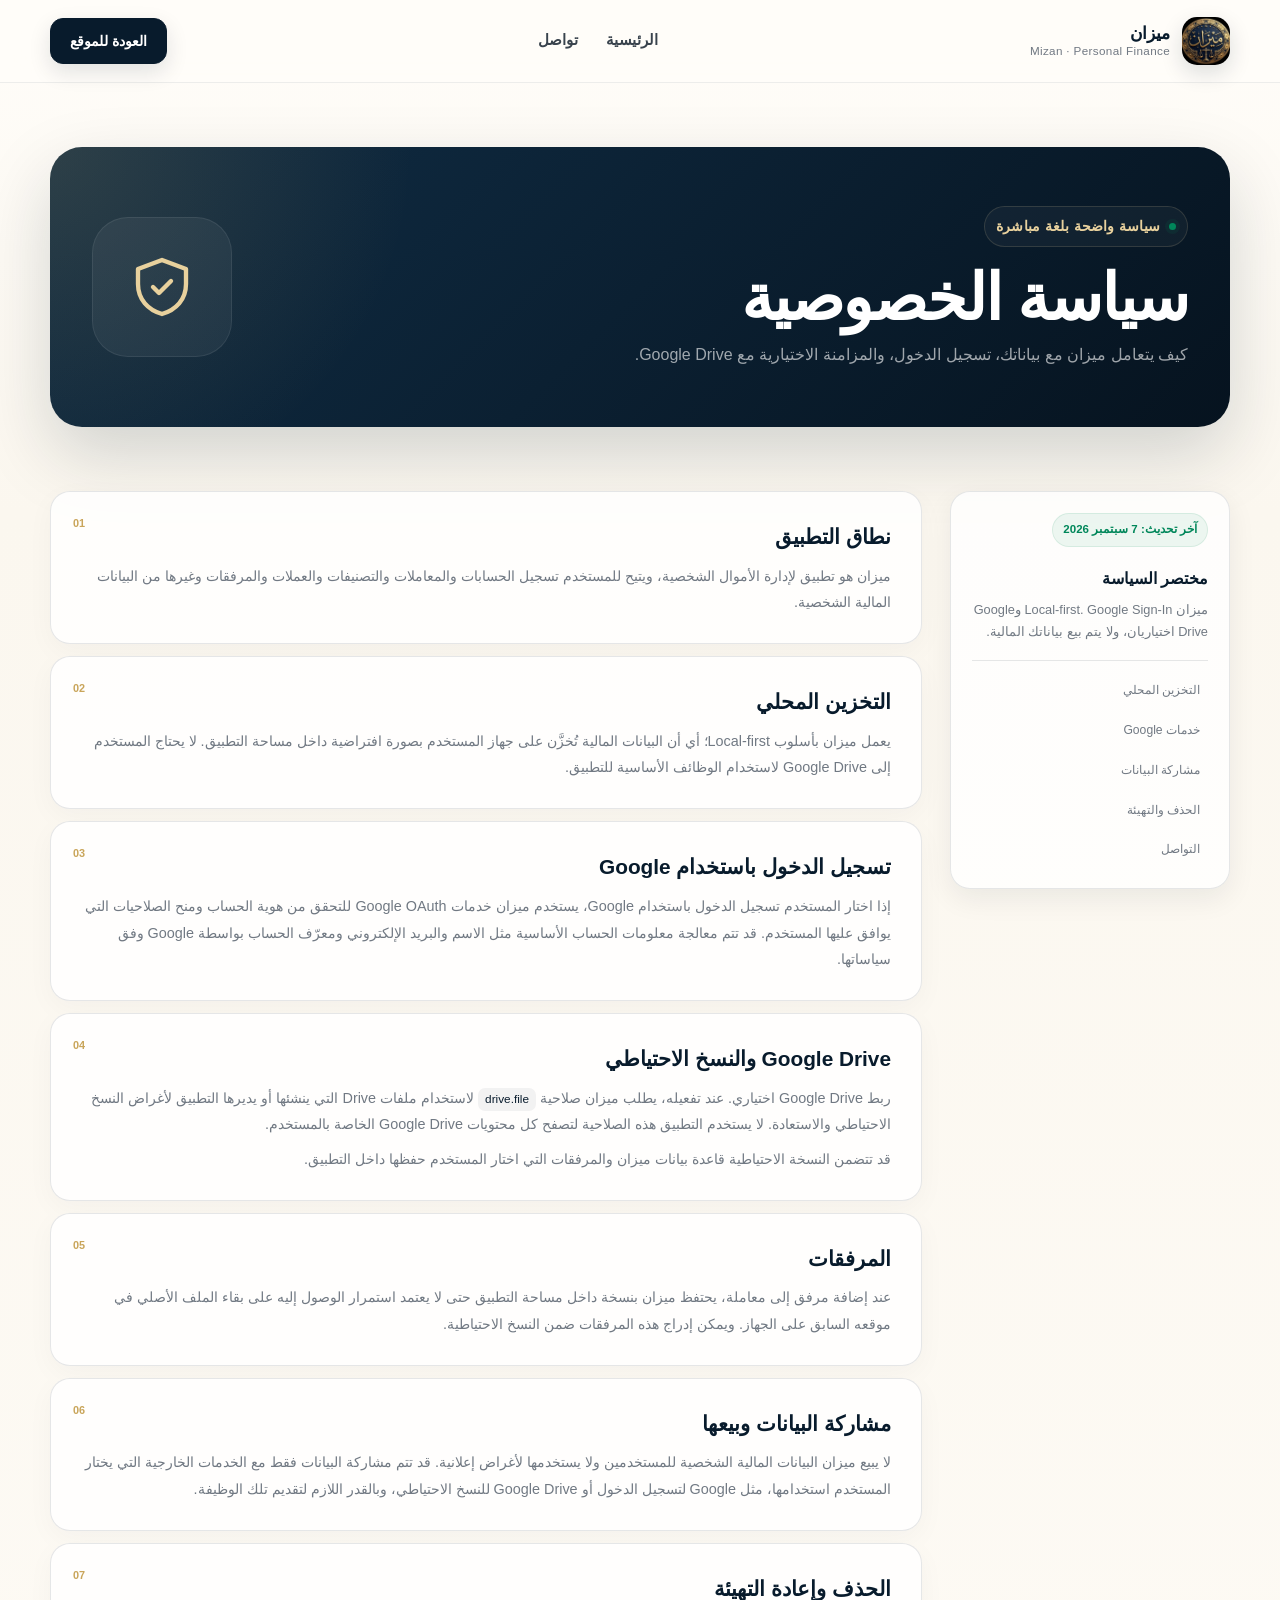
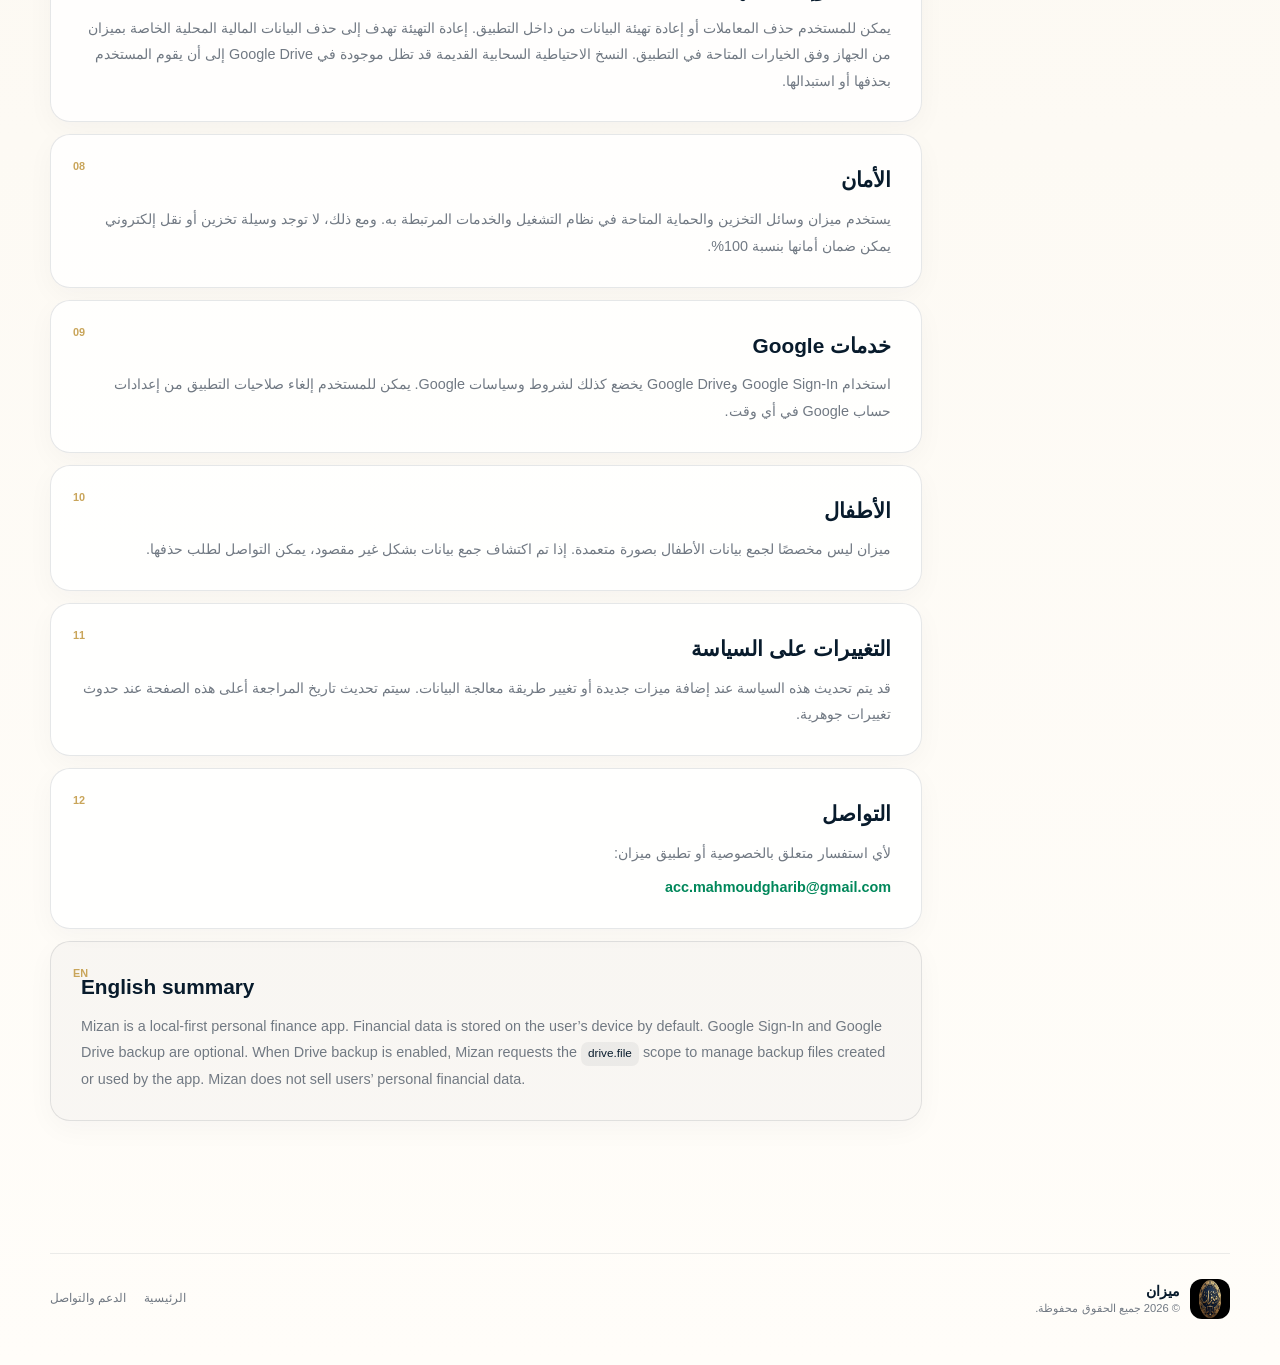
==== commit f006f81d: "Add files via upload" ====
--- a/privacy-policy/index.html
+++ b/privacy-policy/index.html
@@ -4,103 +4,157 @@
   <meta charset="utf-8" />
   <meta name="viewport" content="width=device-width, initial-scale=1" />
   <meta name="description" content="سياسة الخصوصية لتطبيق ميزان Mizan" />
+  <meta name="theme-color" content="#081b2c" />
   <title>سياسة الخصوصية | ميزان</title>
   <link rel="icon" href="../assets/mizan-logo.png" />
   <link rel="stylesheet" href="../assets/styles.css" />
 </head>
-<body>
-  <header class="topbar">
+<body class="privacy-page">
+  <header class="site-header">
     <div class="shell nav">
-      <a class="brand" href="../">
-        <img src="../assets/mizan-logo.png" alt="شعار ميزان" />
-        <span>ميزان | Mizan</span>
+      <a class="brand" href="../" aria-label="العودة للرئيسية">
+        <img class="brand-logo" src="../assets/mizan-logo.png" alt="" />
+        <div class="brand-copy">
+          <strong>ميزان</strong>
+          <span>Mizan · Personal Finance</span>
+        </div>
       </a>
-      <nav class="navlinks">
+      <nav class="navlinks" aria-label="التنقل">
         <a href="../">الرئيسية</a>
         <a href="mailto:acc.mahmoudgharib@gmail.com">تواصل</a>
       </nav>
+      <a class="nav-cta" href="../">العودة للموقع</a>
     </div>
   </header>
 
-  <main class="section">
-    <div class="shell privacy">
-      <span class="badge">آخر تحديث: 7 سبتمبر 2026</span>
-      <h1 style="font-size:clamp(2rem,5vw,3.7rem)">سياسة الخصوصية</h1>
-      <p class="lead">توضح هذه السياسة كيفية تعامل تطبيق <strong>ميزان (Mizan)</strong> مع البيانات عند استخدام التطبيق وميزات تسجيل الدخول والنسخ الاحتياطي.</p>
+  <main>
+    <section class="privacy-hero">
+      <div class="shell">
+        <div class="privacy-hero-card">
+          <div>
+            <span class="eyebrow"><span class="eyebrow-dot"></span> سياسة واضحة بلغة مباشرة</span>
+            <h1>سياسة الخصوصية</h1>
+            <p>كيف يتعامل ميزان مع بياناتك، تسجيل الدخول، والمزامنة الاختيارية مع Google Drive.</p>
+          </div>
+          <div class="privacy-shield" aria-hidden="true">
+            <svg viewBox="0 0 24 24"><path d="M12 3 4 6v5c0 5.2 3.4 8.7 8 10 4.6-1.3 8-4.8 8-10V6l-8-3Z"/><path d="m9 12 2 2 4-4"/></svg>
+          </div>
+        </div>
+      </div>
+    </section>
 
-      <section>
-        <h2>1. نطاق التطبيق</h2>
-        <p>ميزان هو تطبيق لإدارة الأموال الشخصية، ويتيح للمستخدم تسجيل الحسابات والمعاملات والتصنيفات والعملات والمرفقات وغيرها من البيانات المالية الشخصية.</p>
-      </section>
+    <section class="section privacy-content-section">
+      <div class="shell privacy-layout">
+        <aside class="privacy-aside">
+          <div class="privacy-aside-card">
+            <span class="badge">آخر تحديث: 7 سبتمبر 2026</span>
+            <strong>مختصر السياسة</strong>
+            <p>ميزان Local-first. Google Sign-In وGoogle Drive اختياريان، ولا يتم بيع بياناتك المالية.</p>
+            <nav aria-label="فهرس السياسة">
+              <a href="#local">التخزين المحلي</a>
+              <a href="#google">خدمات Google</a>
+              <a href="#sharing">مشاركة البيانات</a>
+              <a href="#delete">الحذف والتهيئة</a>
+              <a href="#contact">التواصل</a>
+            </nav>
+          </div>
+        </aside>
 
-      <section>
-        <h2>2. التخزين المحلي</h2>
-        <p>يعمل ميزان بأسلوب Local-first؛ أي أن البيانات المالية تُخزَّن على جهاز المستخدم بصورة افتراضية داخل مساحة التطبيق. لا يحتاج المستخدم إلى Google Drive لاستخدام الوظائف الأساسية للتطبيق.</p>
-      </section>
+        <article class="privacy-document">
+          <section>
+            <span class="policy-num">01</span>
+            <h2>نطاق التطبيق</h2>
+            <p>ميزان هو تطبيق لإدارة الأموال الشخصية، ويتيح للمستخدم تسجيل الحسابات والمعاملات والتصنيفات والعملات والمرفقات وغيرها من البيانات المالية الشخصية.</p>
+          </section>
 
-      <section>
-        <h2>3. تسجيل الدخول باستخدام Google</h2>
-        <p>إذا اختار المستخدم تسجيل الدخول باستخدام Google، يستخدم ميزان خدمات Google OAuth للتحقق من هوية الحساب ومنح الصلاحيات التي يوافق عليها المستخدم. قد تتم معالجة معلومات الحساب الأساسية مثل الاسم والبريد الإلكتروني ومعرّف الحساب بواسطة Google وفق سياساتها.</p>
-      </section>
+          <section id="local">
+            <span class="policy-num">02</span>
+            <h2>التخزين المحلي</h2>
+            <p>يعمل ميزان بأسلوب Local-first؛ أي أن البيانات المالية تُخزَّن على جهاز المستخدم بصورة افتراضية داخل مساحة التطبيق. لا يحتاج المستخدم إلى Google Drive لاستخدام الوظائف الأساسية للتطبيق.</p>
+          </section>
 
-      <section>
-        <h2>4. Google Drive والنسخ الاحتياطي</h2>
-        <p>ربط Google Drive اختياري. عند تفعيله، يطلب ميزان صلاحية <code>drive.file</code> لاستخدام ملفات Drive التي ينشئها أو يديرها التطبيق لأغراض النسخ الاحتياطي والاستعادة. لا يستخدم التطبيق هذه الصلاحية لتصفح كل محتويات Google Drive الخاصة بالمستخدم.</p>
-        <p>قد تتضمن النسخة الاحتياطية قاعدة بيانات ميزان والمرفقات التي اختار المستخدم حفظها داخل التطبيق.</p>
-      </section>
+          <section id="google">
+            <span class="policy-num">03</span>
+            <h2>تسجيل الدخول باستخدام Google</h2>
+            <p>إذا اختار المستخدم تسجيل الدخول باستخدام Google، يستخدم ميزان خدمات Google OAuth للتحقق من هوية الحساب ومنح الصلاحيات التي يوافق عليها المستخدم. قد تتم معالجة معلومات الحساب الأساسية مثل الاسم والبريد الإلكتروني ومعرّف الحساب بواسطة Google وفق سياساتها.</p>
+          </section>
 
-      <section>
-        <h2>5. المرفقات</h2>
-        <p>عند إضافة مرفق إلى معاملة، يحتفظ ميزان بنسخة داخل مساحة التطبيق حتى لا يعتمد استمرار الوصول إليه على بقاء الملف الأصلي في موقعه السابق على الجهاز. ويمكن إدراج هذه المرفقات ضمن النسخ الاحتياطية.</p>
-      </section>
+          <section>
+            <span class="policy-num">04</span>
+            <h2>Google Drive والنسخ الاحتياطي</h2>
+            <p>ربط Google Drive اختياري. عند تفعيله، يطلب ميزان صلاحية <code>drive.file</code> لاستخدام ملفات Drive التي ينشئها أو يديرها التطبيق لأغراض النسخ الاحتياطي والاستعادة. لا يستخدم التطبيق هذه الصلاحية لتصفح كل محتويات Google Drive الخاصة بالمستخدم.</p>
+            <p>قد تتضمن النسخة الاحتياطية قاعدة بيانات ميزان والمرفقات التي اختار المستخدم حفظها داخل التطبيق.</p>
+          </section>
 
-      <section>
-        <h2>6. مشاركة البيانات وبيعها</h2>
-        <p>لا يبيع ميزان البيانات المالية الشخصية للمستخدمين ولا يستخدمها لأغراض إعلانية. قد تتم مشاركة البيانات فقط مع الخدمات الخارجية التي يختار المستخدم استخدامها، مثل Google لتسجيل الدخول أو Google Drive للنسخ الاحتياطي، وبالقدر اللازم لتقديم تلك الوظيفة.</p>
-      </section>
+          <section>
+            <span class="policy-num">05</span>
+            <h2>المرفقات</h2>
+            <p>عند إضافة مرفق إلى معاملة، يحتفظ ميزان بنسخة داخل مساحة التطبيق حتى لا يعتمد استمرار الوصول إليه على بقاء الملف الأصلي في موقعه السابق على الجهاز. ويمكن إدراج هذه المرفقات ضمن النسخ الاحتياطية.</p>
+          </section>
 
-      <section>
-        <h2>7. الحذف وإعادة التهيئة</h2>
-        <p>يمكن للمستخدم حذف المعاملات أو إعادة تهيئة البيانات من داخل التطبيق. إعادة التهيئة تهدف إلى حذف البيانات المالية المحلية الخاصة بميزان من الجهاز وفق الخيارات المتاحة في التطبيق. النسخ الاحتياطية السحابية القديمة قد تظل موجودة في Google Drive إلى أن يقوم المستخدم بحذفها أو استبدالها.</p>
-      </section>
+          <section id="sharing">
+            <span class="policy-num">06</span>
+            <h2>مشاركة البيانات وبيعها</h2>
+            <p>لا يبيع ميزان البيانات المالية الشخصية للمستخدمين ولا يستخدمها لأغراض إعلانية. قد تتم مشاركة البيانات فقط مع الخدمات الخارجية التي يختار المستخدم استخدامها، مثل Google لتسجيل الدخول أو Google Drive للنسخ الاحتياطي، وبالقدر اللازم لتقديم تلك الوظيفة.</p>
+          </section>
 
-      <section>
-        <h2>8. الأمان</h2>
-        <p>يستخدم ميزان وسائل التخزين والحماية المتاحة في نظام التشغيل والخدمات المرتبطة به. ومع ذلك، لا توجد وسيلة تخزين أو نقل إلكتروني يمكن ضمان أمانها بنسبة 100%.</p>
-      </section>
+          <section id="delete">
+            <span class="policy-num">07</span>
+            <h2>الحذف وإعادة التهيئة</h2>
+            <p>يمكن للمستخدم حذف المعاملات أو إعادة تهيئة البيانات من داخل التطبيق. إعادة التهيئة تهدف إلى حذف البيانات المالية المحلية الخاصة بميزان من الجهاز وفق الخيارات المتاحة في التطبيق. النسخ الاحتياطية السحابية القديمة قد تظل موجودة في Google Drive إلى أن يقوم المستخدم بحذفها أو استبدالها.</p>
+          </section>
 
-      <section>
-        <h2>9. خدمات Google</h2>
-        <p>استخدام Google Sign-In وGoogle Drive يخضع كذلك لشروط وسياسات Google. يمكن للمستخدم إلغاء صلاحيات التطبيق من إعدادات حساب Google في أي وقت.</p>
-      </section>
+          <section>
+            <span class="policy-num">08</span>
+            <h2>الأمان</h2>
+            <p>يستخدم ميزان وسائل التخزين والحماية المتاحة في نظام التشغيل والخدمات المرتبطة به. ومع ذلك، لا توجد وسيلة تخزين أو نقل إلكتروني يمكن ضمان أمانها بنسبة 100%.</p>
+          </section>
 
-      <section>
-        <h2>10. الأطفال</h2>
-        <p>ميزان ليس مخصصًا لجمع بيانات الأطفال بصورة متعمدة. إذا تم اكتشاف جمع بيانات بشكل غير مقصود، يمكن التواصل لطلب حذفها.</p>
-      </section>
+          <section>
+            <span class="policy-num">09</span>
+            <h2>خدمات Google</h2>
+            <p>استخدام Google Sign-In وGoogle Drive يخضع كذلك لشروط وسياسات Google. يمكن للمستخدم إلغاء صلاحيات التطبيق من إعدادات حساب Google في أي وقت.</p>
+          </section>
 
-      <section>
-        <h2>11. التغييرات على السياسة</h2>
-        <p>قد يتم تحديث هذه السياسة عند إضافة ميزات جديدة أو تغيير طريقة معالجة البيانات. سيتم تحديث تاريخ المراجعة أعلى هذه الصفحة عند حدوث تغييرات جوهرية.</p>
-      </section>
+          <section>
+            <span class="policy-num">10</span>
+            <h2>الأطفال</h2>
+            <p>ميزان ليس مخصصًا لجمع بيانات الأطفال بصورة متعمدة. إذا تم اكتشاف جمع بيانات بشكل غير مقصود، يمكن التواصل لطلب حذفها.</p>
+          </section>
 
-      <section>
-        <h2>12. التواصل</h2>
-        <p>لأي استفسار متعلق بالخصوصية أو تطبيق ميزان:</p>
-        <p><a href="mailto:acc.mahmoudgharib@gmail.com">acc.mahmoudgharib@gmail.com</a></p>
-      </section>
+          <section>
+            <span class="policy-num">11</span>
+            <h2>التغييرات على السياسة</h2>
+            <p>قد يتم تحديث هذه السياسة عند إضافة ميزات جديدة أو تغيير طريقة معالجة البيانات. سيتم تحديث تاريخ المراجعة أعلى هذه الصفحة عند حدوث تغييرات جوهرية.</p>
+          </section>
 
-      <section lang="en" dir="ltr">
-        <h2>English summary</h2>
-        <p>Mizan is a local-first personal finance app. Financial data is stored on the user’s device by default. Google Sign-In and Google Drive backup are optional. When Drive backup is enabled, Mizan requests the <code>drive.file</code> scope to manage backup files created or used by the app. Mizan does not sell users’ personal financial data.</p>
-      </section>
-    </div>
+          <section id="contact">
+            <span class="policy-num">12</span>
+            <h2>التواصل</h2>
+            <p>لأي استفسار متعلق بالخصوصية أو تطبيق ميزان:</p>
+            <p><a class="contact-email" href="mailto:acc.mahmoudgharib@gmail.com">acc.mahmoudgharib@gmail.com</a></p>
+          </section>
+
+          <section class="english-summary" lang="en" dir="ltr">
+            <span class="policy-num">EN</span>
+            <h2>English summary</h2>
+            <p>Mizan is a local-first personal finance app. Financial data is stored on the user’s device by default. Google Sign-In and Google Drive backup are optional. When Drive backup is enabled, Mizan requests the <code>drive.file</code> scope to manage backup files created or used by the app. Mizan does not sell users’ personal financial data.</p>
+          </section>
+        </article>
+      </div>
+    </section>
   </main>
 
-  <footer>
+  <footer class="site-footer">
     <div class="shell footer-grid">
-      <div>© 2026 Mizan.</div>
-      <div><a href="../">العودة للرئيسية</a></div>
+      <div class="footer-brand">
+        <img src="../assets/mizan-logo.png" alt="" />
+        <div><strong>ميزان</strong><span>© 2026 جميع الحقوق محفوظة.</span></div>
+      </div>
+      <div class="footer-links">
+        <a href="../">الرئيسية</a>
+        <a href="mailto:acc.mahmoudgharib@gmail.com">الدعم والتواصل</a>
+      </div>
     </div>
   </footer>
 </body>
--- a/assets/styles.css
+++ b/assets/styles.css
@@ -1,78 +1,1199 @@
+@font-face {
+  font-family: 'Mahmoud';
+  src: url('fonts/Mahmoud-Final.ttf') format('truetype');
+  font-display: swap;
+  font-style: normal;
+  font-weight: 100 900;
+}
+
 :root {
-  --navy: #0b2236;
-  --navy-2: #102f49;
-  --gold: #c9a55a;
-  --cream: #fbf7ef;
-  --ink: #17212b;
-  --muted: #6e7781;
-  --line: #e6ddcf;
-  --green: #00875a;
-  --card: rgba(255,255,255,.88);
-}
+  --navy-950: #06131f;
+  --navy-900: #081b2c;
+  --navy-850: #0b2336;
+  --navy-800: #102d45;
+  --gold-600: #b98a37;
+  --gold-500: #c9a55a;
+  --gold-300: #e8d19d;
+  --cream-50: #fffdf9;
+  --cream-100: #fbf7ef;
+  --cream-200: #f5eee2;
+  --ink-900: #121b24;
+  --ink-700: #39434d;
+  --ink-500: #717983;
+  --green-600: #00875a;
+  --green-500: #00a06b;
+  --red-500: #d75358;
+  --line: rgba(8, 27, 44, .10);
+  --line-gold: rgba(201, 165, 90, .28);
+  --white: #fff;
+  --shadow-sm: 0 10px 28px rgba(8, 27, 44, .07);
+  --shadow-md: 0 24px 60px rgba(8, 27, 44, .12);
+  --shadow-lg: 0 36px 90px rgba(8, 27, 44, .18);
+  --radius-xl: 36px;
+  --radius-lg: 26px;
+  --radius-md: 18px;
+  --ease: cubic-bezier(.2,.75,.25,1);
+}
+
 * { box-sizing: border-box; }
 html { scroll-behavior: smooth; }
+
 body {
   margin: 0;
-  font-family: "Segoe UI", Tahoma, Arial, sans-serif;
-  color: var(--ink);
+  color: var(--ink-900);
   background:
-    radial-gradient(circle at 15% 10%, rgba(201,165,90,.12), transparent 34%),
-    linear-gradient(180deg, #fffdf8, var(--cream));
-  line-height: 1.8;
-}
-a { color: var(--green); text-decoration: none; }
-a:hover { text-decoration: underline; }
-.shell { width: min(1080px, calc(100% - 32px)); margin: 0 auto; }
-.topbar {
-  position: sticky; top: 0; z-index: 5;
-  background: rgba(251,247,239,.92);
-  backdrop-filter: blur(12px);
-  border-bottom: 1px solid rgba(201,165,90,.18);
-}
-.nav { min-height: 76px; display:flex; align-items:center; justify-content:space-between; gap:20px; }
-.brand { display:flex; align-items:center; gap:12px; color:var(--navy); font-weight:800; }
-.brand img { width:46px; height:46px; border-radius:50%; object-fit:cover; box-shadow: 0 8px 24px rgba(11,34,54,.18); }
-.navlinks { display:flex; gap:18px; align-items:center; flex-wrap:wrap; }
-.navlinks a { color:var(--navy); font-weight:700; }
-.hero { padding: 76px 0 52px; }
-.hero-grid { display:grid; grid-template-columns: 1.05fr .95fr; gap:54px; align-items:center; }
-.hero-card {
-  background: linear-gradient(135deg, var(--navy), #071724 75%);
-  color:white; border-radius:34px; padding:42px;
-  box-shadow:0 28px 80px rgba(11,34,54,.24);
-  position:relative; overflow:hidden;
-}
-.hero-card:before, .hero-card:after { content:""; position:absolute; border-radius:50%; background:rgba(201,165,90,.08); }
-.hero-card:before { width:240px;height:240px;left:-100px;top:-100px; }
-.hero-card:after { width:180px;height:180px;right:-70px;bottom:-70px; }
-.logo-large { width:180px; height:180px; border-radius:50%; object-fit:cover; display:block; margin:0 auto 24px; box-shadow:0 18px 50px rgba(0,0,0,.32); }
-.wordmark { max-width:270px; max-height:110px; object-fit:contain; display:block; margin:0 auto 14px; filter: brightness(0) invert(1); opacity:.96; }
-.hero-card p { text-align:center; color:#d9e0e6; margin:0; }
-.kicker { color:var(--gold); font-weight:800; letter-spacing:.08em; text-transform:uppercase; font-size:.84rem; }
-h1 { font-size:clamp(2.2rem, 5vw, 4.6rem); line-height:1.12; margin:.2em 0 .35em; color:var(--navy); }
-h2 { color:var(--navy); font-size:clamp(1.55rem, 3vw, 2.25rem); margin:0 0 14px; }
-h3 { color:var(--navy); margin-bottom:8px; }
-.lead { color:var(--muted); font-size:1.12rem; max-width:700px; }
-.ctas { display:flex; gap:12px; flex-wrap:wrap; margin-top:28px; }
-.btn { display:inline-flex; align-items:center; justify-content:center; padding:12px 20px; border-radius:14px; font-weight:800; border:1px solid var(--navy); }
-.btn.primary { background:var(--navy); color:white; }
-.btn.secondary { background:white; color:var(--navy); }
-.section { padding:52px 0; }
-.grid-3 { display:grid; grid-template-columns:repeat(3,1fr); gap:18px; }
-.card { background:var(--card); border:1px solid var(--line); border-radius:24px; padding:24px; box-shadow:0 14px 34px rgba(66,48,21,.06); }
-.icon { width:46px;height:46px;border-radius:14px;background:linear-gradient(135deg,var(--navy),var(--navy-2));color:var(--gold);display:grid;place-items:center;font-weight:900;margin-bottom:15px; }
-.notice { border-right:4px solid var(--gold); background:#fffaf0; padding:18px 20px; border-radius:14px; }
-.privacy { max-width:880px; margin:0 auto; }
-.privacy section { background:white; border:1px solid var(--line); border-radius:20px; padding:24px; margin:16px 0; }
-ul { padding-inline-start:24px; }
-footer { border-top:1px solid var(--line); padding:28px 0 42px; color:var(--muted); }
-.footer-grid { display:flex; justify-content:space-between; gap:20px; align-items:center; flex-wrap:wrap; }
-.small { font-size:.92rem; color:var(--muted); }
-.badge { display:inline-block; padding:6px 10px; border-radius:999px; background:#edf7f3; color:var(--green); font-weight:800; font-size:.85rem; }
-@media (max-width: 820px) {
-  .hero-grid { grid-template-columns:1fr; }
-  .grid-3 { grid-template-columns:1fr; }
-  .nav { align-items:flex-start; padding:14px 0; }
-  .navlinks { justify-content:flex-end; }
-  .hero { padding-top:42px; }
-}
+    radial-gradient(circle at 9% 6%, rgba(201,165,90,.12), transparent 23rem),
+    linear-gradient(180deg, #fffdf9 0%, #fbf7ef 55%, #fffdf9 100%);
+  font-family: 'Mahmoud', 'Segoe UI', Tahoma, Arial, sans-serif;
+  line-height: 1.72;
+  text-rendering: optimizeLegibility;
+  -webkit-font-smoothing: antialiased;
+  overflow-x: hidden;
+}
+
+body::selection { background: rgba(201,165,90,.35); color: var(--navy-950); }
+
+button, input, textarea, select, option, code, pre {
+  font-family: inherit;
+}
+
+img { max-width: 100%; }
+a { color: inherit; text-decoration: none; }
+svg { fill: none; stroke: currentColor; stroke-width: 1.8; stroke-linecap: round; stroke-linejoin: round; }
+
+.shell {
+  width: min(1180px, calc(100% - 44px));
+  margin-inline: auto;
+}
+
+.ambient {
+  position: fixed;
+  border-radius: 50%;
+  filter: blur(90px);
+  pointer-events: none;
+  z-index: -1;
+  opacity: .42;
+}
+.ambient-one {
+  width: 320px;
+  height: 320px;
+  background: rgba(201,165,90,.16);
+  top: 20vh;
+  left: -160px;
+}
+.ambient-two {
+  width: 380px;
+  height: 380px;
+  background: rgba(0,135,90,.06);
+  right: -210px;
+  top: 52vh;
+}
+
+/* Header */
+.site-header {
+  position: sticky;
+  inset-block-start: 0;
+  z-index: 50;
+  background: rgba(255,253,249,.82);
+  border-bottom: 1px solid rgba(8,27,44,.07);
+  backdrop-filter: blur(18px) saturate(140%);
+  -webkit-backdrop-filter: blur(18px) saturate(140%);
+}
+
+.nav {
+  min-height: 82px;
+  display: grid;
+  grid-template-columns: auto 1fr auto;
+  align-items: center;
+  gap: 28px;
+}
+
+.brand {
+  display: inline-flex;
+  align-items: center;
+  gap: 12px;
+  min-width: max-content;
+}
+
+.brand-logo {
+  width: 48px;
+  height: 48px;
+  border-radius: 15px;
+  object-fit: cover;
+  box-shadow: 0 8px 22px rgba(8,27,44,.14);
+}
+
+.brand-copy {
+  display: grid;
+  gap: 0;
+  line-height: 1.15;
+}
+.brand-copy strong {
+  color: var(--navy-900);
+  font-size: 1.08rem;
+  font-weight: 900;
+}
+.brand-copy span {
+  color: var(--ink-500);
+  font-size: .73rem;
+  direction: ltr;
+  text-align: right;
+  letter-spacing: .03em;
+}
+
+.navlinks {
+  display: flex;
+  justify-content: center;
+  align-items: center;
+  gap: 28px;
+}
+.navlinks a {
+  color: var(--ink-700);
+  font-size: .93rem;
+  font-weight: 750;
+  transition: color .18s ease;
+}
+.navlinks a:hover { color: var(--navy-900); }
+
+.nav-cta {
+  background: var(--navy-900);
+  color: white;
+  padding: 10px 19px;
+  border: 1px solid var(--navy-900);
+  border-radius: 13px;
+  font-size: .9rem;
+  font-weight: 850;
+  box-shadow: 0 8px 22px rgba(8,27,44,.12);
+  transition: transform .22s var(--ease), background .22s var(--ease);
+}
+.nav-cta:hover {
+  transform: translateY(-2px);
+  background: var(--navy-800);
+}
+
+/* Hero */
+.hero {
+  position: relative;
+  padding: 92px 0 72px;
+}
+
+.hero-grid {
+  display: grid;
+  grid-template-columns: minmax(0, .94fr) minmax(460px, 1.06fr);
+  align-items: center;
+  gap: 78px;
+}
+
+.hero-copy { position: relative; z-index: 2; }
+
+.eyebrow,
+.section-kicker {
+  color: var(--gold-600);
+  font-size: .9rem;
+  font-weight: 900;
+  letter-spacing: .015em;
+}
+.eyebrow {
+  display: inline-flex;
+  align-items: center;
+  gap: 9px;
+  padding: 7px 11px;
+  border: 1px solid rgba(201,165,90,.24);
+  background: rgba(255,255,255,.56);
+  border-radius: 999px;
+}
+.eyebrow-dot {
+  width: 7px;
+  height: 7px;
+  background: var(--green-600);
+  border-radius: 50%;
+  box-shadow: 0 0 0 4px rgba(0,135,90,.10);
+}
+
+h1, h2, h3, p { margin-top: 0; }
+
+.hero h1 {
+  margin: 20px 0 20px;
+  color: var(--navy-950);
+  font-size: clamp(3rem, 5.15vw, 5.45rem);
+  line-height: 1.08;
+  font-weight: 900;
+  letter-spacing: -.035em;
+}
+.hero h1 span {
+  color: var(--gold-600);
+  position: relative;
+  white-space: nowrap;
+}
+.hero h1 span::after {
+  content: '';
+  position: absolute;
+  right: 1%;
+  left: 1%;
+  bottom: .04em;
+  height: .11em;
+  background: rgba(201,165,90,.16);
+  border-radius: 999px;
+  z-index: -1;
+}
+
+.hero-lead {
+  max-width: 635px;
+  color: var(--ink-500);
+  font-size: 1.14rem;
+  line-height: 1.95;
+  margin-bottom: 0;
+}
+
+.hero-actions {
+  display: flex;
+  flex-wrap: wrap;
+  align-items: center;
+  gap: 12px;
+  margin-top: 30px;
+}
+
+.btn {
+  min-height: 50px;
+  padding: 11px 21px;
+  border-radius: 14px;
+  display: inline-flex;
+  align-items: center;
+  justify-content: center;
+  gap: 10px;
+  font-weight: 900;
+  font-size: .96rem;
+  transition: transform .22s var(--ease), box-shadow .22s var(--ease), background .22s var(--ease);
+}
+.btn svg { width: 18px; height: 18px; transform: scaleX(-1); }
+
+.btn-primary {
+  background: var(--navy-900);
+  color: white;
+  box-shadow: 0 12px 30px rgba(8,27,44,.18);
+}
+.btn-primary:hover {
+  transform: translateY(-3px);
+  background: var(--navy-800);
+  box-shadow: 0 18px 36px rgba(8,27,44,.22);
+}
+
+.btn-ghost {
+  color: var(--navy-900);
+  border: 1px solid rgba(8,27,44,.13);
+  background: rgba(255,255,255,.58);
+}
+.btn-ghost:hover {
+  transform: translateY(-3px);
+  background: white;
+  box-shadow: var(--shadow-sm);
+}
+
+.trust-row {
+  display: flex;
+  flex-wrap: wrap;
+  gap: 12px 18px;
+  margin-top: 27px;
+  color: var(--ink-500);
+  font-size: .82rem;
+  font-weight: 700;
+}
+.trust-row span {
+  display: inline-flex;
+  align-items: center;
+  gap: 7px;
+}
+.trust-row i {
+  width: 6px;
+  height: 6px;
+  border-radius: 50%;
+  background: var(--gold-500);
+}
+
+/* Product stage */
+.product-stage {
+  position: relative;
+  min-height: 600px;
+  display: grid;
+  place-items: center;
+}
+
+.stage-glow {
+  position: absolute;
+  width: 88%;
+  aspect-ratio: 1;
+  border-radius: 50%;
+  background:
+    radial-gradient(circle, rgba(201,165,90,.20) 0%, rgba(201,165,90,.08) 36%, transparent 68%);
+  filter: blur(6px);
+}
+
+.app-window {
+  width: min(100%, 520px);
+  position: relative;
+  z-index: 2;
+  background:
+    linear-gradient(180deg, rgba(255,255,255,.96), rgba(255,253,249,.94));
+  border: 1px solid rgba(8,27,44,.09);
+  border-radius: 34px;
+  padding: 20px;
+  box-shadow:
+    0 42px 100px rgba(8,27,44,.18),
+    0 3px 0 rgba(255,255,255,.85) inset;
+  transform: rotate(-1.1deg);
+}
+
+.app-window::before {
+  content: '';
+  position: absolute;
+  inset: 8px;
+  border: 1px solid rgba(201,165,90,.12);
+  border-radius: 27px;
+  pointer-events: none;
+}
+
+.app-topline {
+  display: flex;
+  justify-content: space-between;
+  align-items: center;
+  gap: 14px;
+  padding: 5px 5px 18px;
+}
+
+.app-brand-mini {
+  display: flex;
+  align-items: center;
+  gap: 10px;
+}
+.app-brand-mini img {
+  width: 40px;
+  height: 40px;
+  border-radius: 13px;
+  object-fit: cover;
+}
+.app-brand-mini div { display: grid; line-height: 1.25; }
+.app-brand-mini strong { font-size: .92rem; color: var(--navy-900); }
+.app-brand-mini span { font-size: .72rem; color: var(--ink-500); }
+
+.status-pill {
+  font-size: .68rem;
+  color: var(--green-600);
+  background: rgba(0,135,90,.08);
+  border: 1px solid rgba(0,135,90,.12);
+  border-radius: 999px;
+  padding: 5px 9px;
+  font-weight: 850;
+}
+
+.balance-panel {
+  position: relative;
+  overflow: hidden;
+  min-height: 260px;
+  padding: 25px 26px 15px;
+  border-radius: 27px;
+  background:
+    radial-gradient(circle at 10% 0%, rgba(201,165,90,.15), transparent 34%),
+    radial-gradient(circle at 100% 100%, rgba(255,255,255,.08), transparent 30%),
+    linear-gradient(145deg, var(--navy-800), var(--navy-950));
+  color: white;
+  box-shadow: 0 18px 42px rgba(8,27,44,.22);
+}
+
+.balance-label {
+  display: inline-flex;
+  align-items: center;
+  gap: 8px;
+  color: var(--gold-300);
+  font-size: .9rem;
+  font-weight: 850;
+}
+.wallet-icon {
+  width: 30px;
+  height: 30px;
+  border: 1px solid rgba(232,209,157,.25);
+  border-radius: 10px;
+  display: grid;
+  place-items: center;
+}
+.wallet-icon svg { width: 17px; }
+
+.balance-number {
+  margin-top: 21px;
+  font-family: 'Mahmoud', 'Segoe UI', sans-serif;
+  font-size: 2.68rem;
+  font-weight: 900;
+  direction: ltr;
+  text-align: right;
+  letter-spacing: -.025em;
+}
+.balance-number small {
+  color: var(--gold-300);
+  font-size: .82rem;
+  font-weight: 800;
+  letter-spacing: .02em;
+}
+
+.balance-sub {
+  margin-top: 3px;
+  color: rgba(255,255,255,.54);
+  font-size: .76rem;
+}
+
+.balance-line {
+  position: absolute;
+  right: 0;
+  left: 0;
+  bottom: 0;
+  height: 88px;
+}
+.balance-line svg { width: 100%; height: 100%; }
+.balance-line .area {
+  fill: rgba(201,165,90,.08);
+  stroke: none;
+}
+.balance-line .stroke {
+  stroke: var(--gold-500);
+  stroke-width: 2.2;
+  fill: none;
+  vector-effect: non-scaling-stroke;
+}
+
+.mini-metrics {
+  display: grid;
+  grid-template-columns: repeat(3,1fr);
+  gap: 10px;
+  margin-top: 12px;
+}
+.mini-metrics > div {
+  min-width: 0;
+  padding: 12px 13px;
+  border: 1px solid rgba(8,27,44,.07);
+  background: white;
+  border-radius: 15px;
+  display: grid;
+  gap: 3px;
+}
+.mini-metrics span { color: var(--ink-500); font-size: .68rem; }
+.mini-metrics strong { color: var(--navy-900); font-size: .95rem; direction: ltr; text-align: right; }
+.mini-metrics .positive { color: var(--green-600); }
+.mini-metrics .negative { color: var(--red-500); }
+
+.insight-card {
+  display: grid;
+  grid-template-columns: auto 1fr auto;
+  gap: 11px;
+  align-items: center;
+  padding: 13px 14px;
+  margin-top: 10px;
+  background: rgba(8,27,44,.035);
+  border: 1px solid rgba(8,27,44,.06);
+  border-radius: 15px;
+}
+.insight-icon {
+  width: 34px;
+  height: 34px;
+  border-radius: 11px;
+  display: grid;
+  place-items: center;
+  color: var(--gold-600);
+  background: rgba(201,165,90,.10);
+}
+.insight-icon svg { width: 19px; }
+.insight-card > div:nth-child(2) { display: grid; line-height: 1.32; }
+.insight-card span { color: var(--ink-500); font-size: .66rem; }
+.insight-card strong { color: var(--navy-900); font-size: .78rem; }
+
+.spark-bars {
+  width: 65px;
+  height: 30px;
+  display: flex;
+  gap: 4px;
+  align-items: end;
+}
+.spark-bars i {
+  width: 6px;
+  border-radius: 8px 8px 2px 2px;
+  background: linear-gradient(180deg, var(--gold-500), rgba(201,165,90,.28));
+}
+
+.float-card {
+  position: absolute;
+  z-index: 4;
+  display: flex;
+  align-items: center;
+  gap: 10px;
+  padding: 11px 13px;
+  border-radius: 16px;
+  background: rgba(255,255,255,.86);
+  backdrop-filter: blur(16px);
+  -webkit-backdrop-filter: blur(16px);
+  border: 1px solid rgba(255,255,255,.9);
+  box-shadow: 0 18px 42px rgba(8,27,44,.14);
+  animation: floaty 5.4s ease-in-out infinite;
+}
+.float-card div { display: grid; line-height: 1.25; }
+.float-card small { font-size: .64rem; color: var(--ink-500); }
+.float-card strong { font-size: .75rem; color: var(--navy-900); }
+.float-icon {
+  width: 32px;
+  height: 32px;
+  border-radius: 10px;
+  background: var(--navy-900);
+  color: var(--gold-300);
+  display: grid;
+  place-items: center;
+  font-weight: 900;
+}
+.float-one { top: 10%; left: -5%; }
+.float-two { right: -2%; bottom: 13%; animation-delay: -2.2s; }
+
+@keyframes floaty {
+  0%,100% { transform: translateY(0); }
+  50% { transform: translateY(-9px); }
+}
+
+/* Stats strip */
+.stats-strip {
+  border-block: 1px solid rgba(8,27,44,.07);
+  background: rgba(255,255,255,.44);
+}
+.stats-grid {
+  display: grid;
+  grid-template-columns: repeat(3,1fr);
+}
+.stat-item {
+  display: grid;
+  grid-template-columns: auto 1fr;
+  gap: 14px;
+  align-items: center;
+  padding: 24px 28px;
+  border-inline-start: 1px solid rgba(8,27,44,.07);
+}
+.stat-item:first-child { border-inline-start: 0; }
+.stat-item > span {
+  color: var(--gold-500);
+  font-weight: 900;
+  font-size: .8rem;
+}
+.stat-item div { display: grid; gap: 1px; }
+.stat-item strong { color: var(--navy-900); font-size: .93rem; }
+.stat-item small { color: var(--ink-500); font-size: .76rem; }
+
+/* Sections */
+.section { padding: 94px 0; }
+
+.section-heading {
+  display: grid;
+  grid-template-columns: 1fr minmax(320px,.78fr);
+  gap: 70px;
+  align-items: end;
+  margin-bottom: 42px;
+}
+.section-heading h2,
+.final-cta h2 {
+  margin: 7px 0 0;
+  color: var(--navy-950);
+  font-size: clamp(2.15rem, 4vw, 3.7rem);
+  line-height: 1.18;
+  font-weight: 900;
+  letter-spacing: -.025em;
+}
+.section-heading p {
+  color: var(--ink-500);
+  margin-bottom: 4px;
+  font-size: 1rem;
+  line-height: 1.88;
+}
+
+/* Bento */
+.bento {
+  display: grid;
+  grid-template-columns: repeat(2,minmax(0,1fr));
+  gap: 18px;
+}
+.feature-card {
+  position: relative;
+  min-height: 360px;
+  overflow: hidden;
+  padding: 26px;
+  border: 1px solid var(--line);
+  border-radius: var(--radius-lg);
+  background: rgba(255,255,255,.78);
+  box-shadow: var(--shadow-sm);
+  transition: transform .28s var(--ease), box-shadow .28s var(--ease), border-color .28s var(--ease);
+}
+.feature-card:hover {
+  transform: translateY(-5px);
+  box-shadow: var(--shadow-md);
+  border-color: rgba(201,165,90,.34);
+}
+.feature-card-wide { min-height: 430px; }
+
+.feature-top {
+  display: flex;
+  align-items: center;
+  justify-content: space-between;
+}
+.feature-icon {
+  width: 45px;
+  height: 45px;
+  border-radius: 14px;
+  display: grid;
+  place-items: center;
+  color: var(--navy-900);
+  background: rgba(8,27,44,.06);
+}
+.feature-icon svg { width: 22px; height: 22px; }
+.gold-icon { color: var(--gold-600); background: rgba(201,165,90,.12); }
+.green-icon { color: var(--green-600); background: rgba(0,135,90,.09); }
+.feature-number {
+  font-size: .75rem;
+  color: var(--ink-500);
+  font-weight: 900;
+  direction: ltr;
+}
+
+.feature-copy { margin-top: 32px; max-width: 90%; }
+.feature-copy h3,
+.privacy-copy h3 {
+  color: var(--navy-950);
+  font-size: 1.55rem;
+  line-height: 1.3;
+  font-weight: 900;
+  margin-bottom: 8px;
+}
+.feature-copy p,
+.privacy-copy p {
+  color: var(--ink-500);
+  font-size: .94rem;
+  line-height: 1.85;
+  margin-bottom: 0;
+}
+
+.dark-card {
+  color: white;
+  background:
+    radial-gradient(circle at 10% 8%, rgba(201,165,90,.15), transparent 30%),
+    linear-gradient(145deg, var(--navy-800), var(--navy-950));
+  border-color: rgba(201,165,90,.16);
+  box-shadow: 0 30px 70px rgba(8,27,44,.18);
+}
+.dark-card .feature-icon {
+  color: var(--gold-300);
+  background: rgba(255,255,255,.06);
+  border: 1px solid rgba(255,255,255,.08);
+}
+.dark-card .feature-number { color: rgba(255,255,255,.40); }
+.dark-card .feature-copy h3 { color: white; }
+.dark-card .feature-copy p { color: rgba(255,255,255,.62); }
+
+.account-stack {
+  position: absolute;
+  left: 26px;
+  right: 26px;
+  bottom: 25px;
+  display: grid;
+  gap: 8px;
+}
+.account-chip {
+  display: flex;
+  justify-content: space-between;
+  gap: 16px;
+  align-items: center;
+  padding: 11px 13px;
+  border: 1px solid rgba(255,255,255,.09);
+  border-radius: 13px;
+  background: rgba(255,255,255,.055);
+  backdrop-filter: blur(6px);
+}
+.account-chip span { color: rgba(255,255,255,.56); font-size: .75rem; }
+.account-chip strong { color: var(--gold-300); direction: ltr; font-size: .84rem; }
+
+.report-mini {
+  position: absolute;
+  right: 26px;
+  left: 26px;
+  bottom: 25px;
+  display: grid;
+  grid-template-columns: repeat(2,1fr);
+  gap: 9px;
+}
+.report-mini > div {
+  padding: 14px;
+  border: 1px solid rgba(8,27,44,.07);
+  border-radius: 14px;
+  background: rgba(8,27,44,.025);
+  display: grid;
+  gap: 3px;
+}
+.report-mini span { color: var(--ink-500); font-size: .7rem; }
+.report-mini b { font-size: 1.35rem; color: var(--navy-900); direction: ltr; text-align: right; }
+.report-mini i {
+  width: 34px;
+  height: 3px;
+  border-radius: 999px;
+  margin-top: 5px;
+}
+.report-mini .up { background: var(--green-500); }
+.report-mini .down { background: var(--red-500); }
+
+.backup-ui {
+  position: absolute;
+  right: 26px;
+  left: 26px;
+  bottom: 25px;
+  padding: 14px;
+  border: 1px solid rgba(8,27,44,.07);
+  border-radius: 15px;
+  display: grid;
+  grid-template-columns: auto 1fr auto;
+  align-items: center;
+  gap: 10px;
+  background: rgba(8,27,44,.025);
+}
+.cloud-dot {
+  width: 37px;
+  height: 37px;
+  border-radius: 12px;
+  background:
+    radial-gradient(circle at 70% 35%, rgba(255,255,255,.8) 0 14%, transparent 15%),
+    linear-gradient(145deg, #5d8ef3, #38a3f1);
+  box-shadow: inset 0 0 0 1px rgba(0,0,0,.04);
+}
+.backup-ui div { display: grid; line-height: 1.35; }
+.backup-ui small { color: var(--ink-500); font-size: .66rem; }
+.backup-ui strong { color: var(--navy-900); font-size: .78rem; }
+.backup-check {
+  color: var(--green-600);
+  font-weight: 900;
+}
+
+.privacy-card {
+  display: grid;
+  grid-template-columns: auto 1fr;
+  align-items: center;
+  gap: 34px;
+  padding: 38px;
+  background:
+    radial-gradient(circle at 0% 50%, rgba(201,165,90,.11), transparent 28%),
+    rgba(255,255,255,.86);
+}
+.privacy-mark {
+  width: 140px;
+  height: 140px;
+  border-radius: 34px;
+  display: grid;
+  place-items: center;
+  color: var(--gold-600);
+  background: var(--navy-900);
+  box-shadow: 0 20px 42px rgba(8,27,44,.18);
+}
+.privacy-mark svg { width: 66px; height: 66px; stroke-width: 1.5; }
+.privacy-copy { max-width: 680px; }
+.privacy-copy h3 { font-size: clamp(1.8rem,3vw,2.55rem); margin-top: 5px; }
+.inline-link {
+  margin-top: 18px;
+  display: inline-flex;
+  align-items: center;
+  gap: 8px;
+  color: var(--green-600);
+  font-size: .9rem;
+  font-weight: 900;
+}
+.inline-link svg { width: 17px; transform: scaleX(-1); }
+
+/* Final CTA */
+.final-cta-section { padding-top: 34px; }
+
+.final-cta {
+  position: relative;
+  overflow: hidden;
+  display: grid;
+  grid-template-columns: auto 1fr auto;
+  align-items: center;
+  gap: 30px;
+  padding: 42px;
+  color: white;
+  background:
+    radial-gradient(circle at 4% 50%, rgba(201,165,90,.16), transparent 25%),
+    linear-gradient(130deg, var(--navy-800), var(--navy-950));
+  border: 1px solid rgba(201,165,90,.15);
+  border-radius: 32px;
+  box-shadow: 0 30px 80px rgba(8,27,44,.18);
+}
+.final-cta-logo img {
+  width: 92px;
+  height: 92px;
+  border-radius: 25px;
+  object-fit: cover;
+  box-shadow: 0 16px 34px rgba(0,0,0,.22);
+}
+.final-cta .section-kicker { color: var(--gold-300); }
+.final-cta h2 {
+  color: white;
+  font-size: clamp(1.75rem,3vw,2.65rem);
+}
+.final-cta p {
+  color: rgba(255,255,255,.58);
+  margin: 7px 0 0;
+  font-size: .9rem;
+}
+.btn-light {
+  min-width: max-content;
+  background: white;
+  color: var(--navy-900);
+}
+.btn-light:hover {
+  transform: translateY(-3px);
+  box-shadow: 0 14px 30px rgba(0,0,0,.16);
+}
+
+/* Footer */
+.site-footer {
+  padding: 38px 0 46px;
+}
+.footer-grid {
+  padding-top: 25px;
+  border-top: 1px solid rgba(8,27,44,.08);
+  display: flex;
+  justify-content: space-between;
+  align-items: center;
+  gap: 28px;
+  flex-wrap: wrap;
+}
+.footer-brand {
+  display: flex;
+  align-items: center;
+  gap: 10px;
+}
+.footer-brand img {
+  width: 40px;
+  height: 40px;
+  border-radius: 12px;
+}
+.footer-brand div { display: grid; line-height: 1.3; }
+.footer-brand strong { color: var(--navy-900); font-size: .9rem; }
+.footer-brand span { color: var(--ink-500); font-size: .7rem; }
+
+.footer-links {
+  display: flex;
+  align-items: center;
+  flex-wrap: wrap;
+  gap: 18px;
+}
+.footer-links a {
+  color: var(--ink-500);
+  font-size: .77rem;
+  transition: color .18s ease;
+}
+.footer-links a:hover { color: var(--navy-900); }
+
+/* Privacy page */
+.privacy-page {
+  background: linear-gradient(180deg, #fffdf9 0, #fbf7ef 32rem, #fffdf9 100%);
+}
+
+.privacy-hero { padding: 64px 0 22px; }
+.privacy-hero-card {
+  min-height: 280px;
+  padding: 42px;
+  border-radius: 32px;
+  display: grid;
+  grid-template-columns: 1fr auto;
+  align-items: center;
+  gap: 36px;
+  color: white;
+  background:
+    radial-gradient(circle at 0% 0%, rgba(201,165,90,.16), transparent 30%),
+    linear-gradient(135deg, var(--navy-800), var(--navy-950));
+  box-shadow: 0 28px 70px rgba(8,27,44,.17);
+}
+.privacy-hero .eyebrow {
+  color: var(--gold-300);
+  border-color: rgba(232,209,157,.15);
+  background: rgba(255,255,255,.04);
+}
+.privacy-hero h1 {
+  margin: 18px 0 9px;
+  font-size: clamp(2.7rem,5vw,4.8rem);
+  line-height: 1.05;
+  font-weight: 900;
+  letter-spacing: -.03em;
+}
+.privacy-hero p {
+  color: rgba(255,255,255,.61);
+  max-width: 650px;
+  margin-bottom: 0;
+  font-size: 1rem;
+}
+.privacy-shield {
+  width: 140px;
+  height: 140px;
+  border-radius: 36px;
+  display: grid;
+  place-items: center;
+  color: var(--gold-300);
+  background: rgba(255,255,255,.055);
+  border: 1px solid rgba(255,255,255,.08);
+}
+.privacy-shield svg { width: 72px; height: 72px; stroke-width: 1.45; }
+
+.privacy-content-section { padding-top: 42px; }
+.privacy-layout {
+  display: grid;
+  grid-template-columns: 280px minmax(0,1fr);
+  gap: 28px;
+  align-items: start;
+}
+.privacy-aside {
+  position: sticky;
+  top: 106px;
+}
+.privacy-aside-card {
+  padding: 21px;
+  border-radius: 20px;
+  background: rgba(255,255,255,.78);
+  border: 1px solid var(--line);
+  box-shadow: var(--shadow-sm);
+}
+.badge {
+  display: inline-flex;
+  margin-bottom: 18px;
+  padding: 6px 10px;
+  border-radius: 999px;
+  color: var(--green-600);
+  background: rgba(0,135,90,.07);
+  border: 1px solid rgba(0,135,90,.10);
+  font-size: .72rem;
+  font-weight: 900;
+}
+.privacy-aside-card > strong {
+  display: block;
+  color: var(--navy-900);
+  font-size: 1rem;
+}
+.privacy-aside-card > p {
+  margin: 7px 0 17px;
+  color: var(--ink-500);
+  font-size: .8rem;
+  line-height: 1.7;
+}
+.privacy-aside nav {
+  display: grid;
+  gap: 5px;
+  padding-top: 12px;
+  border-top: 1px solid var(--line);
+}
+.privacy-aside nav a {
+  padding: 7px 8px;
+  color: var(--ink-500);
+  border-radius: 9px;
+  font-size: .76rem;
+}
+.privacy-aside nav a:hover {
+  color: var(--navy-900);
+  background: rgba(8,27,44,.035);
+}
+
+.privacy-document {
+  display: grid;
+  gap: 12px;
+}
+.privacy-document section {
+  position: relative;
+  padding: 27px 30px;
+  border: 1px solid var(--line);
+  border-radius: 20px;
+  background: rgba(255,255,255,.82);
+  box-shadow: 0 8px 28px rgba(8,27,44,.035);
+}
+.policy-num {
+  position: absolute;
+  left: 22px;
+  top: 22px;
+  direction: ltr;
+  color: var(--gold-500);
+  font-size: .68rem;
+  font-weight: 900;
+}
+.privacy-document h2 {
+  margin: 0 0 8px;
+  color: var(--navy-900);
+  font-size: 1.3rem;
+  font-weight: 900;
+}
+.privacy-document p {
+  color: var(--ink-500);
+  margin-bottom: 8px;
+  font-size: .9rem;
+  line-height: 1.85;
+}
+.privacy-document p:last-child { margin-bottom: 0; }
+.privacy-document code {
+  direction: ltr;
+  unicode-bidi: embed;
+  display: inline-flex;
+  background: rgba(8,27,44,.05);
+  color: var(--navy-900);
+  padding: 1px 7px;
+  border-radius: 7px;
+  font-size: .82em;
+}
+.contact-email {
+  color: var(--green-600);
+  font-weight: 850;
+  direction: ltr;
+  display: inline-block;
+}
+.english-summary {
+  direction: ltr;
+  text-align: left;
+  background: rgba(8,27,44,.025) !important;
+}
+
+/* Responsive */
+@media (max-width: 1020px) {
+  .navlinks { display: none; }
+  .nav { grid-template-columns: 1fr auto; }
+
+  .hero-grid {
+    grid-template-columns: 1fr;
+    gap: 54px;
+  }
+  .hero-copy { max-width: 760px; }
+  .product-stage {
+    min-height: 580px;
+    width: min(100%, 660px);
+    margin-inline: auto;
+  }
+  .float-one { left: 0; }
+  .float-two { right: 0; }
+
+  .section-heading {
+    grid-template-columns: 1fr;
+    gap: 16px;
+  }
+  .section-heading p { max-width: 700px; }
+
+  .final-cta {
+    grid-template-columns: auto 1fr;
+  }
+  .final-cta .btn { grid-column: 1 / -1; width: 100%; }
+
+  .privacy-layout { grid-template-columns: 1fr; }
+  .privacy-aside { position: static; }
+  .privacy-aside nav { grid-template-columns: repeat(5,1fr); }
+}
+
+@media (max-width: 760px) {
+  .shell { width: min(100% - 28px, 1180px); }
+
+  .site-header .nav { min-height: 72px; gap: 14px; }
+  .brand-copy span { display: none; }
+  .brand-logo { width: 43px; height: 43px; border-radius: 13px; }
+  .nav-cta { padding: 9px 14px; }
+
+  .hero { padding: 58px 0 52px; }
+  .hero h1 {
+    font-size: clamp(2.75rem, 13vw, 4.15rem);
+    line-height: 1.08;
+  }
+  .hero-lead { font-size: 1rem; }
+  .hero-actions { flex-direction: column; align-items: stretch; }
+  .btn { width: 100%; }
+
+  .product-stage { min-height: auto; padding-block: 18px; }
+  .app-window {
+    transform: none;
+    border-radius: 27px;
+    padding: 15px;
+  }
+  .float-card { display: none; }
+  .balance-panel { min-height: 245px; padding: 22px 20px 13px; }
+  .balance-number { font-size: 2.25rem; }
+  .mini-metrics { gap: 7px; }
+  .mini-metrics > div { padding: 10px; }
+
+  .stats-grid { grid-template-columns: 1fr; }
+  .stat-item {
+    border-inline-start: 0;
+    border-block-start: 1px solid rgba(8,27,44,.07);
+    padding: 18px 3px;
+  }
+  .stat-item:first-child { border-block-start: 0; }
+
+  .section { padding: 68px 0; }
+  .bento { grid-template-columns: 1fr; }
+  .feature-card,
+  .feature-card-wide { min-height: 360px; }
+  .privacy-card {
+    min-height: auto;
+    grid-template-columns: 1fr;
+    padding: 28px;
+  }
+  .privacy-mark { width: 85px; height: 85px; border-radius: 23px; }
+  .privacy-mark svg { width: 42px; height: 42px; }
+
+  .final-cta {
+    grid-template-columns: 1fr;
+    text-align: center;
+    padding: 30px 22px;
+  }
+  .final-cta-logo { margin-inline: auto; }
+  .final-cta .btn { grid-column: auto; }
+
+  .footer-grid,
+  .footer-links {
+    justify-content: center;
+    text-align: center;
+  }
+
+  .privacy-hero { padding-top: 38px; }
+  .privacy-hero-card {
+    min-height: auto;
+    grid-template-columns: 1fr;
+    padding: 30px 24px;
+  }
+  .privacy-shield {
+    width: 86px;
+    height: 86px;
+    border-radius: 24px;
+  }
+  .privacy-shield svg { width: 44px; height: 44px; }
+
+  .privacy-aside nav { grid-template-columns: 1fr 1fr; }
+  .privacy-document section { padding: 24px 20px; }
+  .policy-num { left: 16px; top: 17px; }
+}
+
+@media (max-width: 430px) {
+  .nav-cta { display: none; }
+  .nav { grid-template-columns: 1fr; }
+  .brand { justify-self: center; }
+
+  .hero { padding-top: 44px; }
+  .hero h1 { font-size: 2.7rem; }
+  .trust-row { display: grid; grid-template-columns: 1fr 1fr; }
+
+  .app-topline { padding-bottom: 13px; }
+  .status-pill { display: none; }
+  .balance-number { font-size: 2rem; }
+  .mini-metrics { grid-template-columns: 1fr; }
+  .insight-card { grid-template-columns: auto 1fr; }
+  .spark-bars { display: none; }
+
+  .feature-card { padding: 22px; }
+  .account-stack,
+  .report-mini,
+  .backup-ui { right: 22px; left: 22px; }
+
+  .privacy-aside nav { grid-template-columns: 1fr; }
+}
+
+@media (prefers-reduced-motion: reduce) {
+  * {
+    scroll-behavior: auto !important;
+    animation: none !important;
+    transition: none !important;
+  }
+}
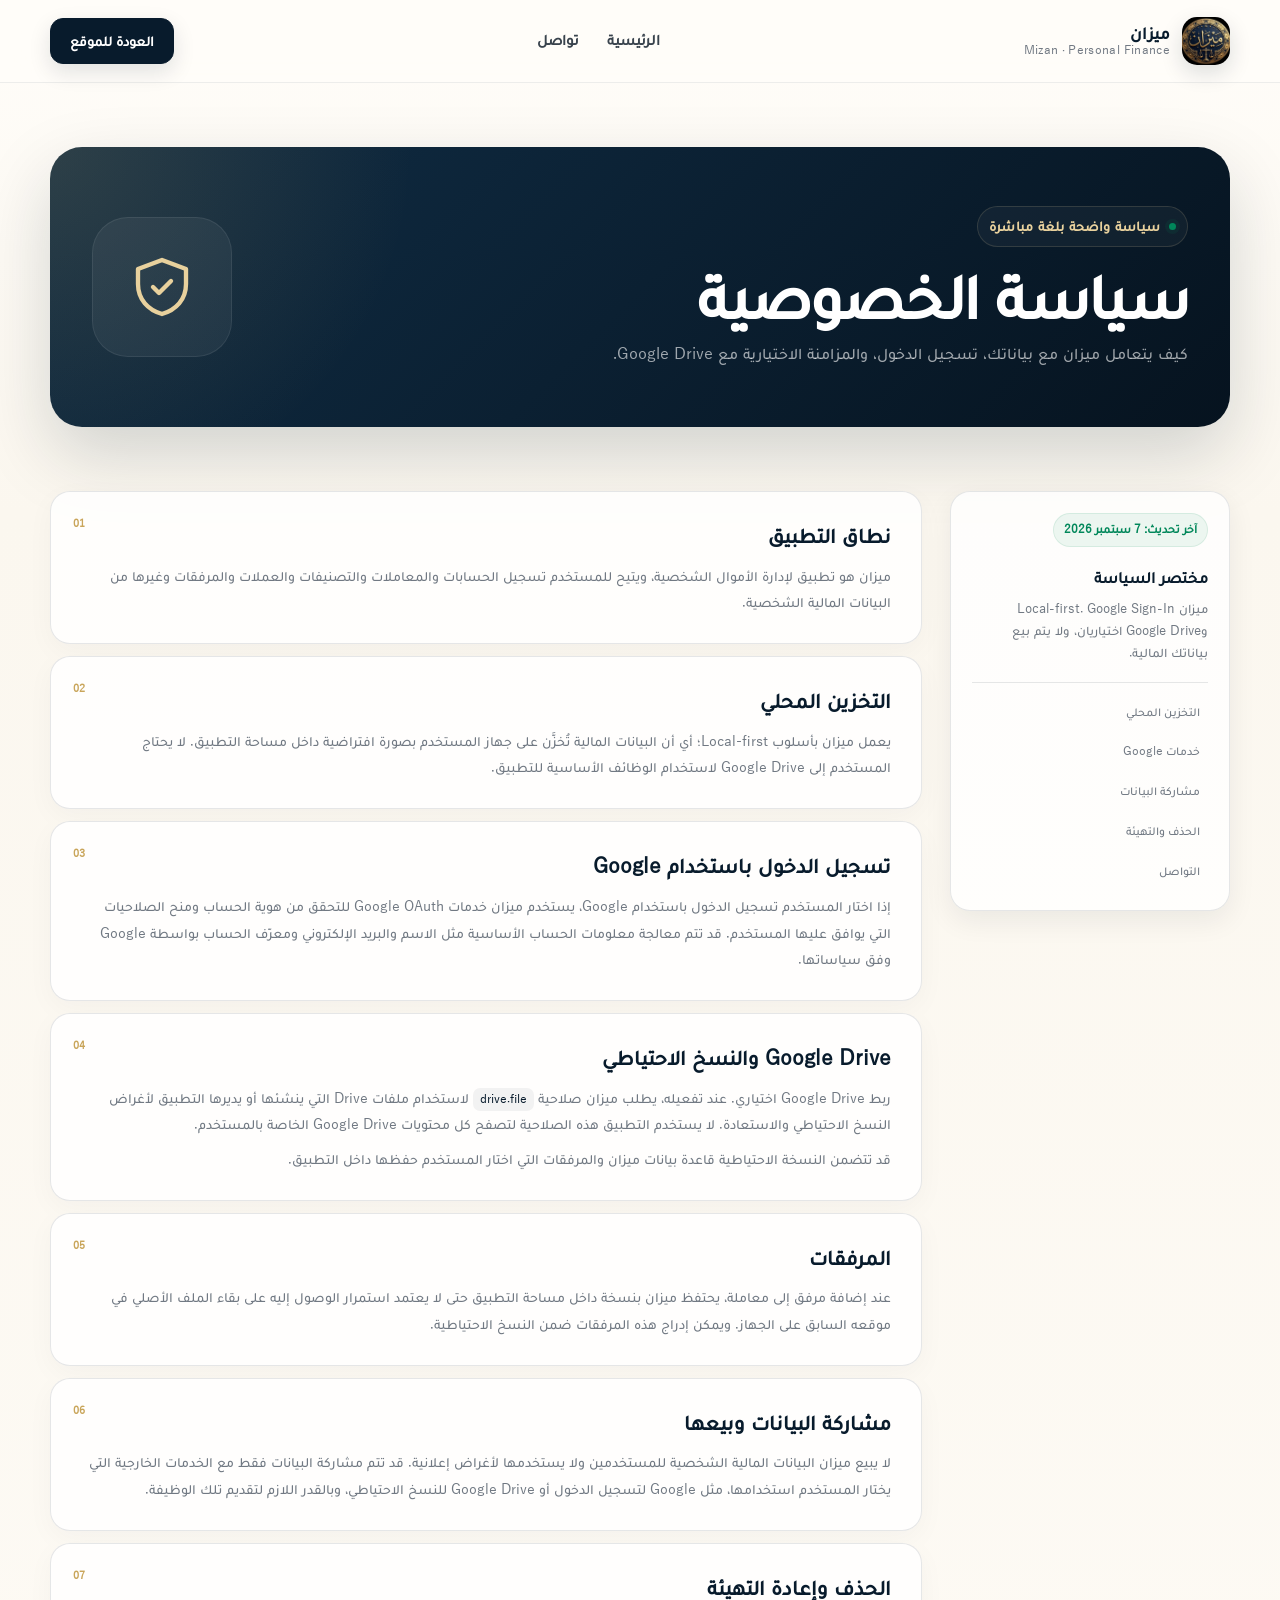
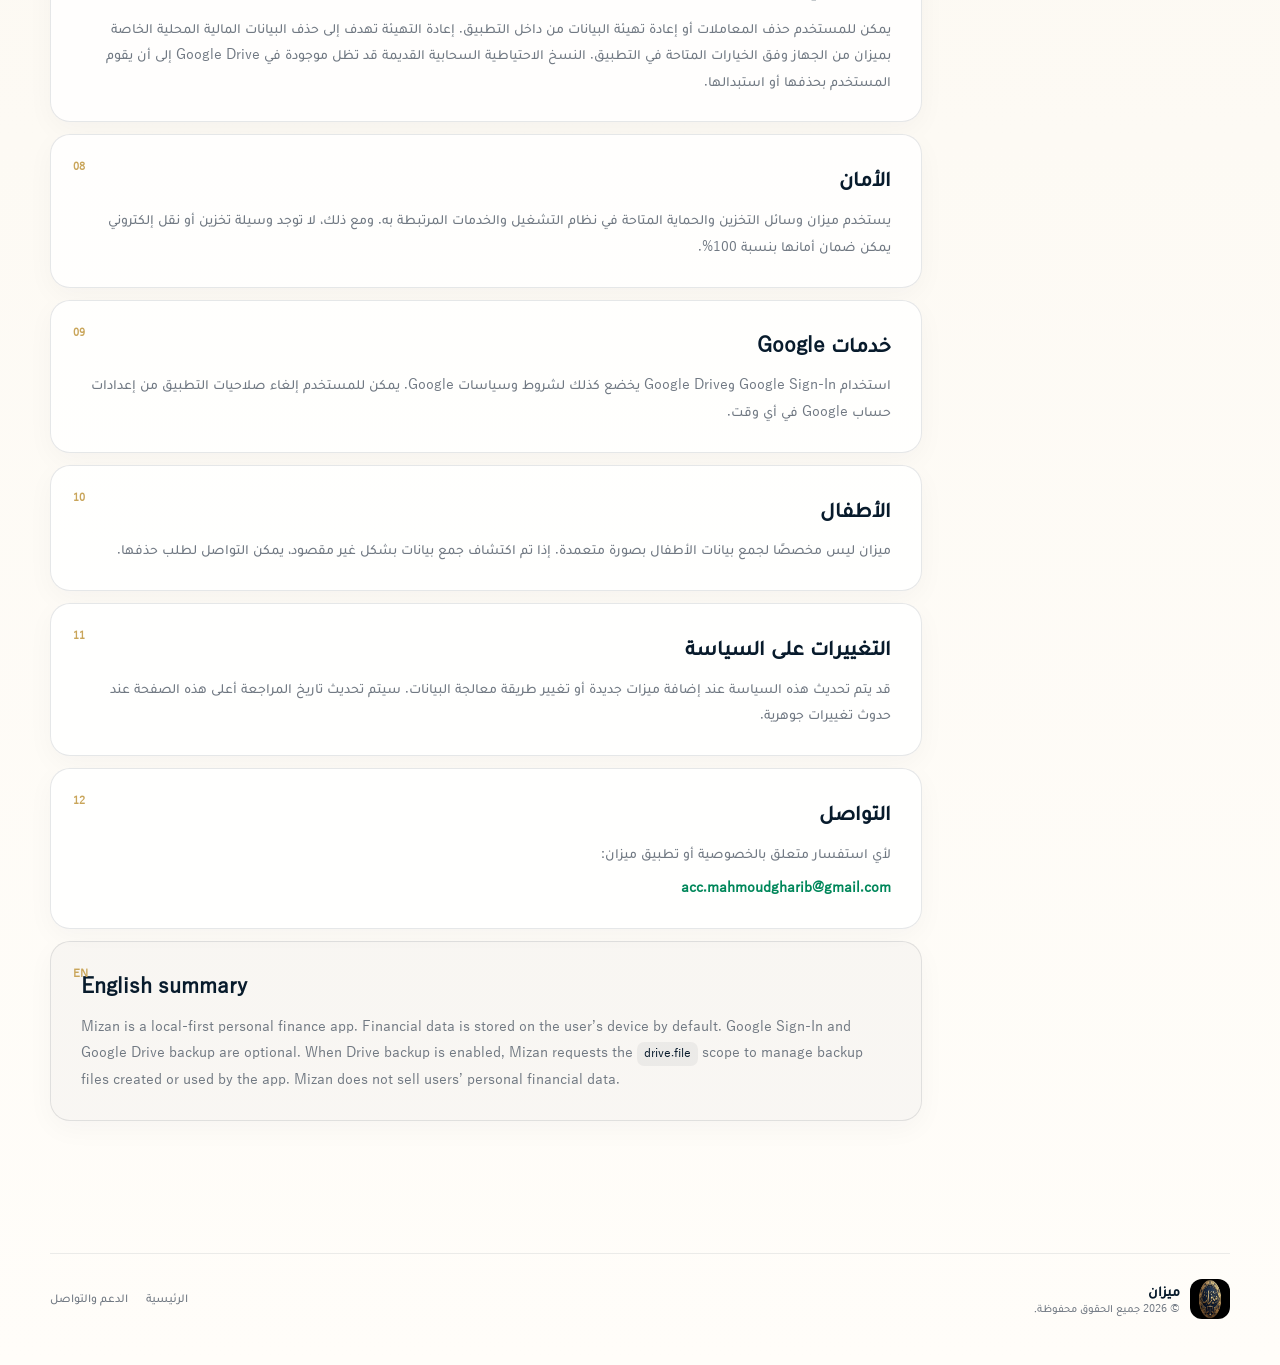
==== commit 850cc9be: "Add files via upload" ====
--- a/privacy-policy/index.html
+++ b/privacy-policy/index.html
@@ -7,7 +7,7 @@
   <meta name="theme-color" content="#081b2c" />
   <title>سياسة الخصوصية | ميزان</title>
   <link rel="icon" href="../assets/mizan-logo.png" />
-  <link rel="stylesheet" href="../assets/styles.css" />
+  <link rel="stylesheet" href="../assets/styles.css?v=20260908-fontfix2" />
 </head>
 <body class="privacy-page">
   <header class="site-header">
--- a/assets/styles.css
+++ b/assets/styles.css
@@ -1,9 +1,10 @@
 @font-face {
-  font-family: 'Mahmoud';
-  src: url('fonts/Mahmoud-Final.ttf') format('truetype');
+  font-family: 'MahmoudWeb';
+  src: url('./fonts/Mahmoud-Web-20260908.woff2') format('woff2'),
+       url('./fonts/Mahmoud-Web-20260908.ttf') format('truetype');
   font-display: swap;
   font-style: normal;
-  font-weight: 100 900;
+  font-weight: 500;
 }
 
 :root {
@@ -36,7 +37,15 @@
 }
 
 * { box-sizing: border-box; }
-html { scroll-behavior: smooth; }
+html {
+  scroll-behavior: smooth;
+  font-family: 'MahmoudWeb', sans-serif;
+}
+
+html, body, body *, button, input, textarea, select, option {
+  font-family: 'MahmoudWeb', sans-serif !important;
+}
+
 
 body {
   margin: 0;
@@ -44,7 +53,9 @@
   background:
     radial-gradient(circle at 9% 6%, rgba(201,165,90,.12), transparent 23rem),
     linear-gradient(180deg, #fffdf9 0%, #fbf7ef 55%, #fffdf9 100%);
-  font-family: 'Mahmoud', 'Segoe UI', Tahoma, Arial, sans-serif;
+  font-family: 'MahmoudWeb', sans-serif;
+  font-weight: 500;
+  font-synthesis: weight;
   line-height: 1.72;
   text-rendering: optimizeLegibility;
   -webkit-font-smoothing: antialiased;
@@ -419,7 +430,7 @@
 
 .balance-number {
   margin-top: 21px;
-  font-family: 'Mahmoud', 'Segoe UI', sans-serif;
+  font-family: 'MahmoudWeb', 'Segoe UI', sans-serif;
   font-size: 2.68rem;
   font-weight: 900;
   direction: ltr;
@@ -1197,3 +1208,153 @@
     transition: none !important;
   }
 }
+
+
+/* ===== Signature hero visual ===== */
+.hero-grid {
+  grid-template-columns: minmax(0, .82fr) minmax(520px, 1.18fr);
+  gap: clamp(44px, 6vw, 88px);
+}
+
+.hero-art {
+  position: relative;
+  min-width: 0;
+}
+
+.hero-art::before {
+  content: '';
+  position: absolute;
+  inset: 10% -6% -8% 12%;
+  border-radius: 44px;
+  background: radial-gradient(circle at 55% 45%, rgba(201,165,90,.26), rgba(8,27,44,.08) 38%, transparent 70%);
+  filter: blur(24px);
+  z-index: 0;
+  pointer-events: none;
+}
+
+.hero-art-frame {
+  position: relative;
+  z-index: 1;
+  overflow: hidden;
+  border-radius: 34px;
+  border: 1px solid rgba(201,165,90,.34);
+  background: var(--navy-950);
+  box-shadow: 0 38px 90px rgba(6,19,31,.24), 0 8px 28px rgba(8,27,44,.12);
+  isolation: isolate;
+}
+
+.hero-art-frame::before {
+  content: '';
+  position: absolute;
+  inset: 0;
+  border-radius: inherit;
+  box-shadow: inset 0 0 0 1px rgba(255,255,255,.08);
+  z-index: 4;
+  pointer-events: none;
+}
+
+.hero-art-frame img {
+  display: block;
+  width: 100%;
+  aspect-ratio: 1.5 / 1;
+  object-fit: cover;
+  object-position: center;
+  transform: scale(1.015);
+  transition: transform .8s var(--ease);
+}
+
+.hero-art-frame:hover img { transform: scale(1.045); }
+
+.hero-art-shade {
+  position: absolute;
+  inset: 0;
+  z-index: 2;
+  background:
+    linear-gradient(180deg, rgba(6,19,31,.02) 44%, rgba(6,19,31,.48) 100%),
+    linear-gradient(90deg, rgba(6,19,31,.18), transparent 34%, transparent 70%, rgba(6,19,31,.08));
+  pointer-events: none;
+}
+
+.hero-art-badge {
+  position: absolute;
+  z-index: 5;
+  display: flex;
+  align-items: center;
+  gap: 10px;
+  min-width: 190px;
+  padding: 10px 13px;
+  color: #fff;
+  background: rgba(6,19,31,.72);
+  border: 1px solid rgba(232,209,157,.28);
+  border-radius: 15px;
+  backdrop-filter: blur(14px) saturate(140%);
+  -webkit-backdrop-filter: blur(14px) saturate(140%);
+  box-shadow: 0 14px 28px rgba(0,0,0,.18);
+}
+.hero-art-badge small,
+.hero-art-badge strong { display: block; }
+.hero-art-badge small { color: var(--gold-300); font-size: .72rem; line-height: 1.3; }
+.hero-art-badge strong { margin-top: 2px; font-size: .84rem; line-height: 1.35; font-weight: 700; }
+.hero-art-badge-top { top: 18px; left: 18px; }
+.hero-art-badge-bottom { right: 18px; bottom: 18px; }
+.badge-mark {
+  width: 10px; height: 10px; border-radius: 50%;
+  background: var(--green-500);
+  box-shadow: 0 0 0 5px rgba(0,160,107,.14);
+  flex: 0 0 auto;
+}
+.badge-icon {
+  display: grid; place-items: center;
+  width: 30px; height: 30px; border-radius: 10px;
+  color: var(--navy-950); background: linear-gradient(145deg,var(--gold-300),var(--gold-500));
+  font-size: .92rem;
+}
+
+.hero-art-caption {
+  position: relative;
+  z-index: 1;
+  width: min(88%, 640px);
+  margin: 16px auto 0;
+  display: flex;
+  align-items: center;
+  gap: 18px;
+  color: var(--ink-500);
+}
+.hero-art-caption span {
+  flex: 0 0 auto;
+  color: var(--gold-600);
+  font-size: 1.05rem;
+  font-weight: 800;
+}
+.hero-art-caption p { margin: 0; font-size: .86rem; line-height: 1.65; }
+
+/* Mahmoud is a single-weight font. Keep the visual hierarchy through size/color,
+   while browsers may synthesize heavier weights for headings. */
+body, p, a, span, small, strong, h1, h2, h3, h4, h5, h6,
+button, input, textarea, select, option, label, li, dt, dd, th, td {
+  font-family: 'MahmoudWeb', sans-serif !important;
+}
+
+[dir='ltr'], .brand-copy span, .trust-row, .balance-number, .account-chip strong {
+  font-family: 'MahmoudWeb', sans-serif !important;
+}
+
+@media (max-width: 1050px) {
+  .hero-grid { grid-template-columns: 1fr; }
+  .hero-copy { max-width: 760px; margin-inline: auto; text-align: center; }
+  .hero-lead { margin-inline: auto; }
+  .hero-actions, .trust-row { justify-content: center; }
+  .hero-art { width: min(880px, 100%); margin-inline: auto; }
+}
+
+@media (max-width: 680px) {
+  .hero-art-frame { border-radius: 24px; }
+  .hero-art-frame img { aspect-ratio: 1 / .88; }
+  .hero-art-badge { min-width: 0; padding: 8px 10px; }
+  .hero-art-badge strong { font-size: .74rem; }
+  .hero-art-badge small { font-size: .65rem; }
+  .hero-art-badge-top { top: 10px; left: 10px; }
+  .hero-art-badge-bottom { right: 10px; bottom: 10px; }
+  .hero-art-caption { width: 94%; gap: 10px; align-items: flex-start; }
+  .hero-art-caption p { font-size: .78rem; }
+}
